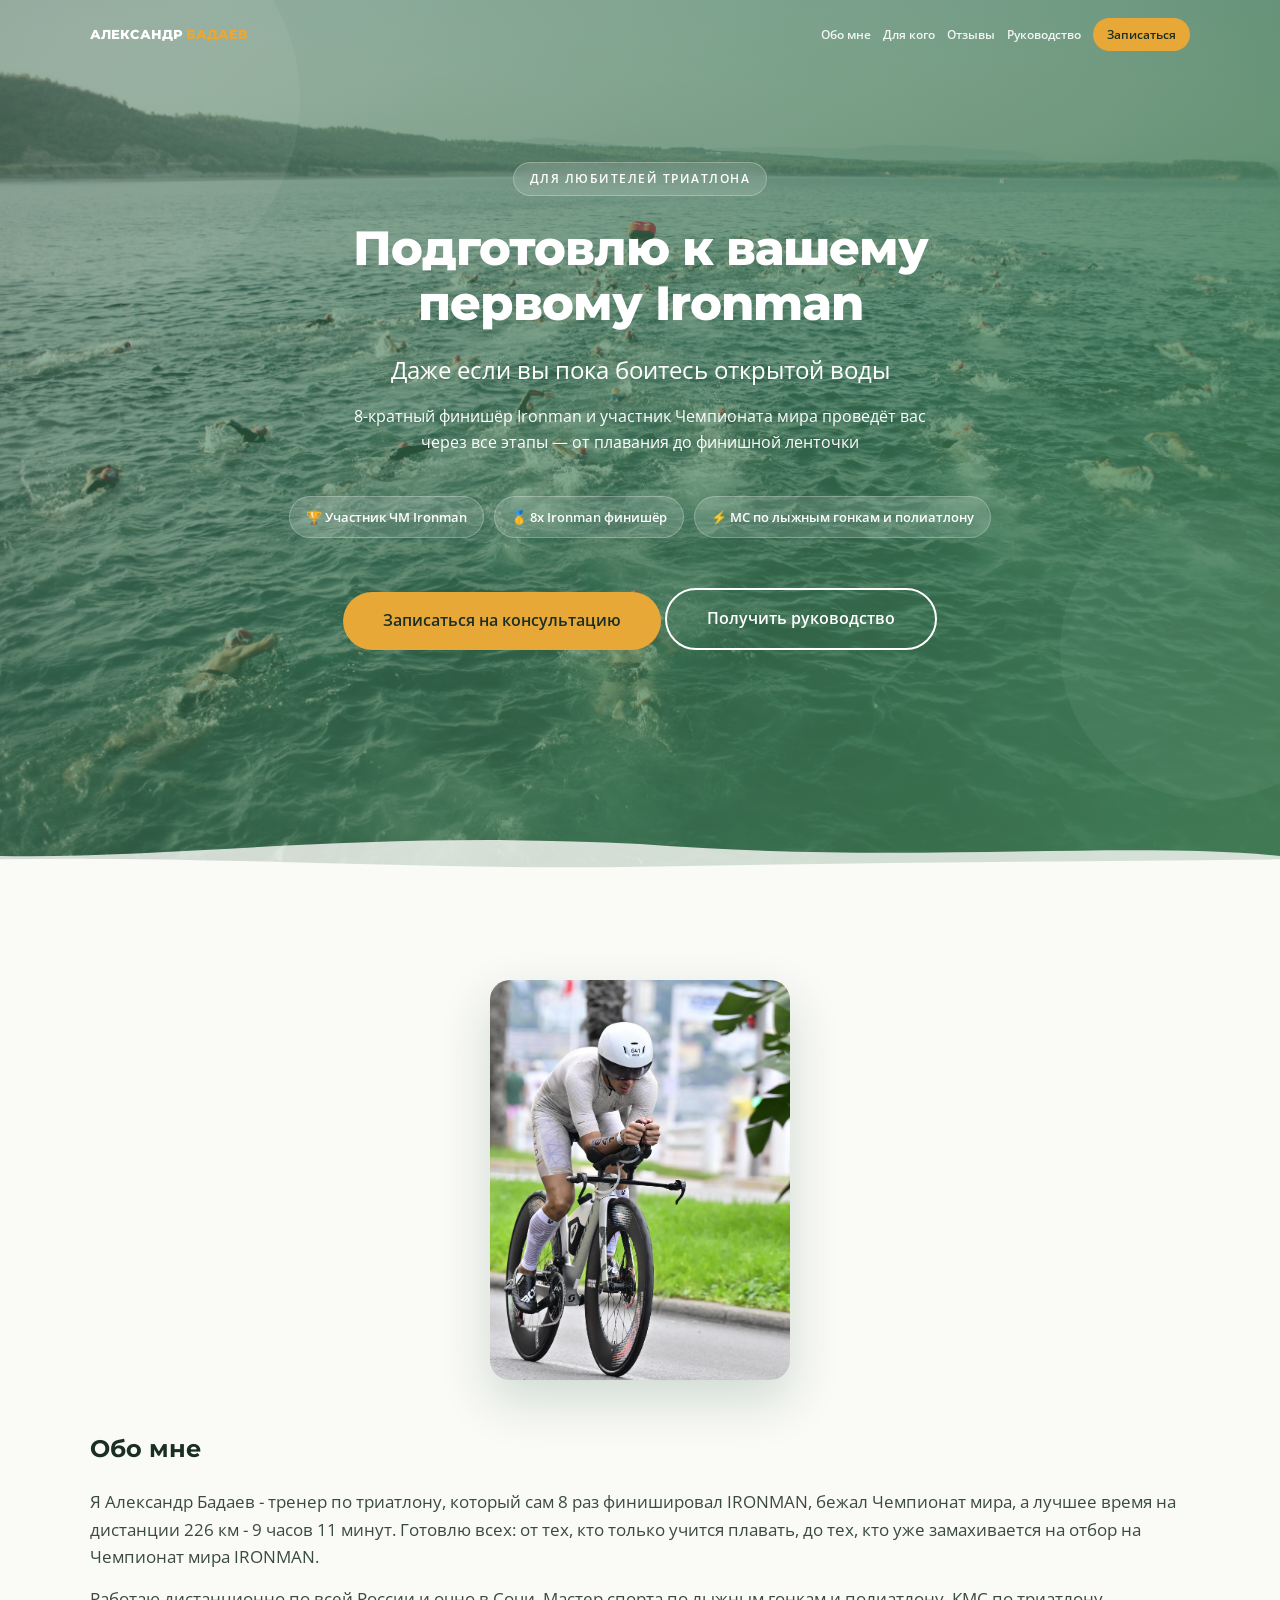
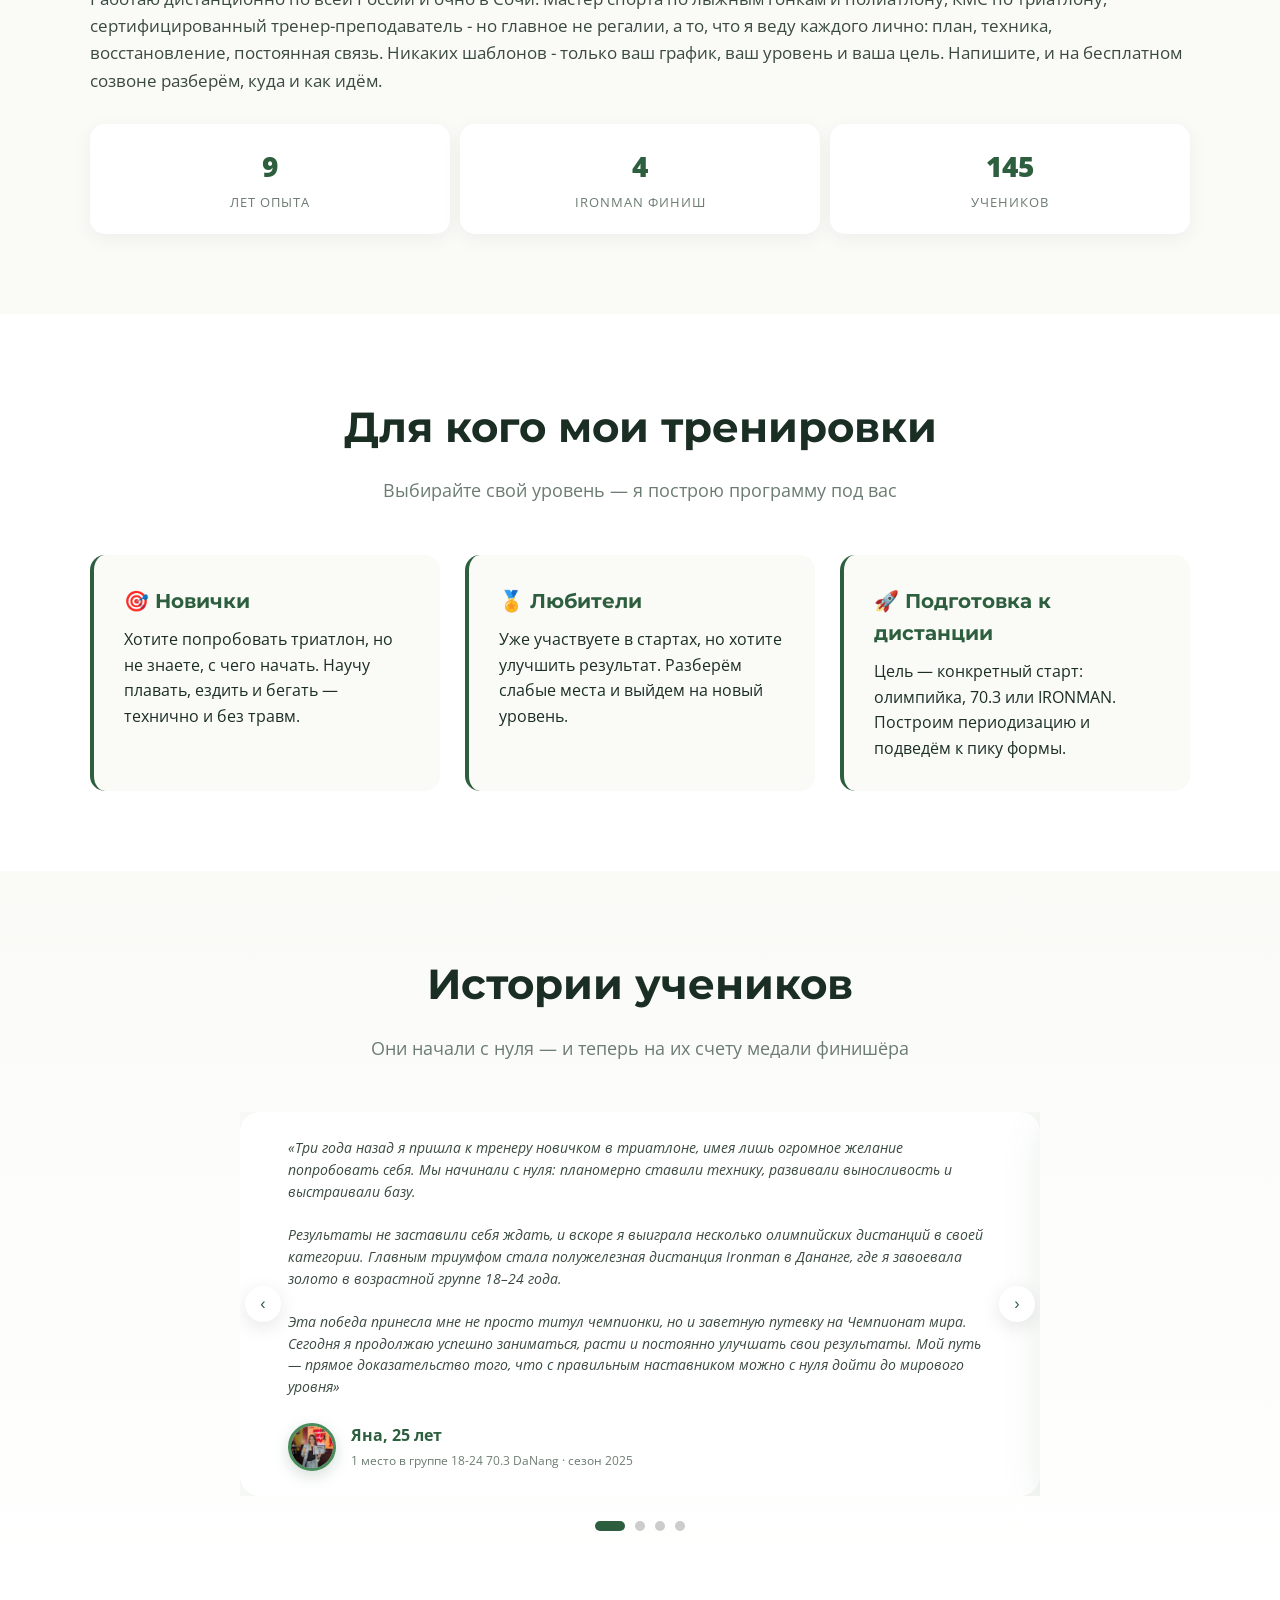
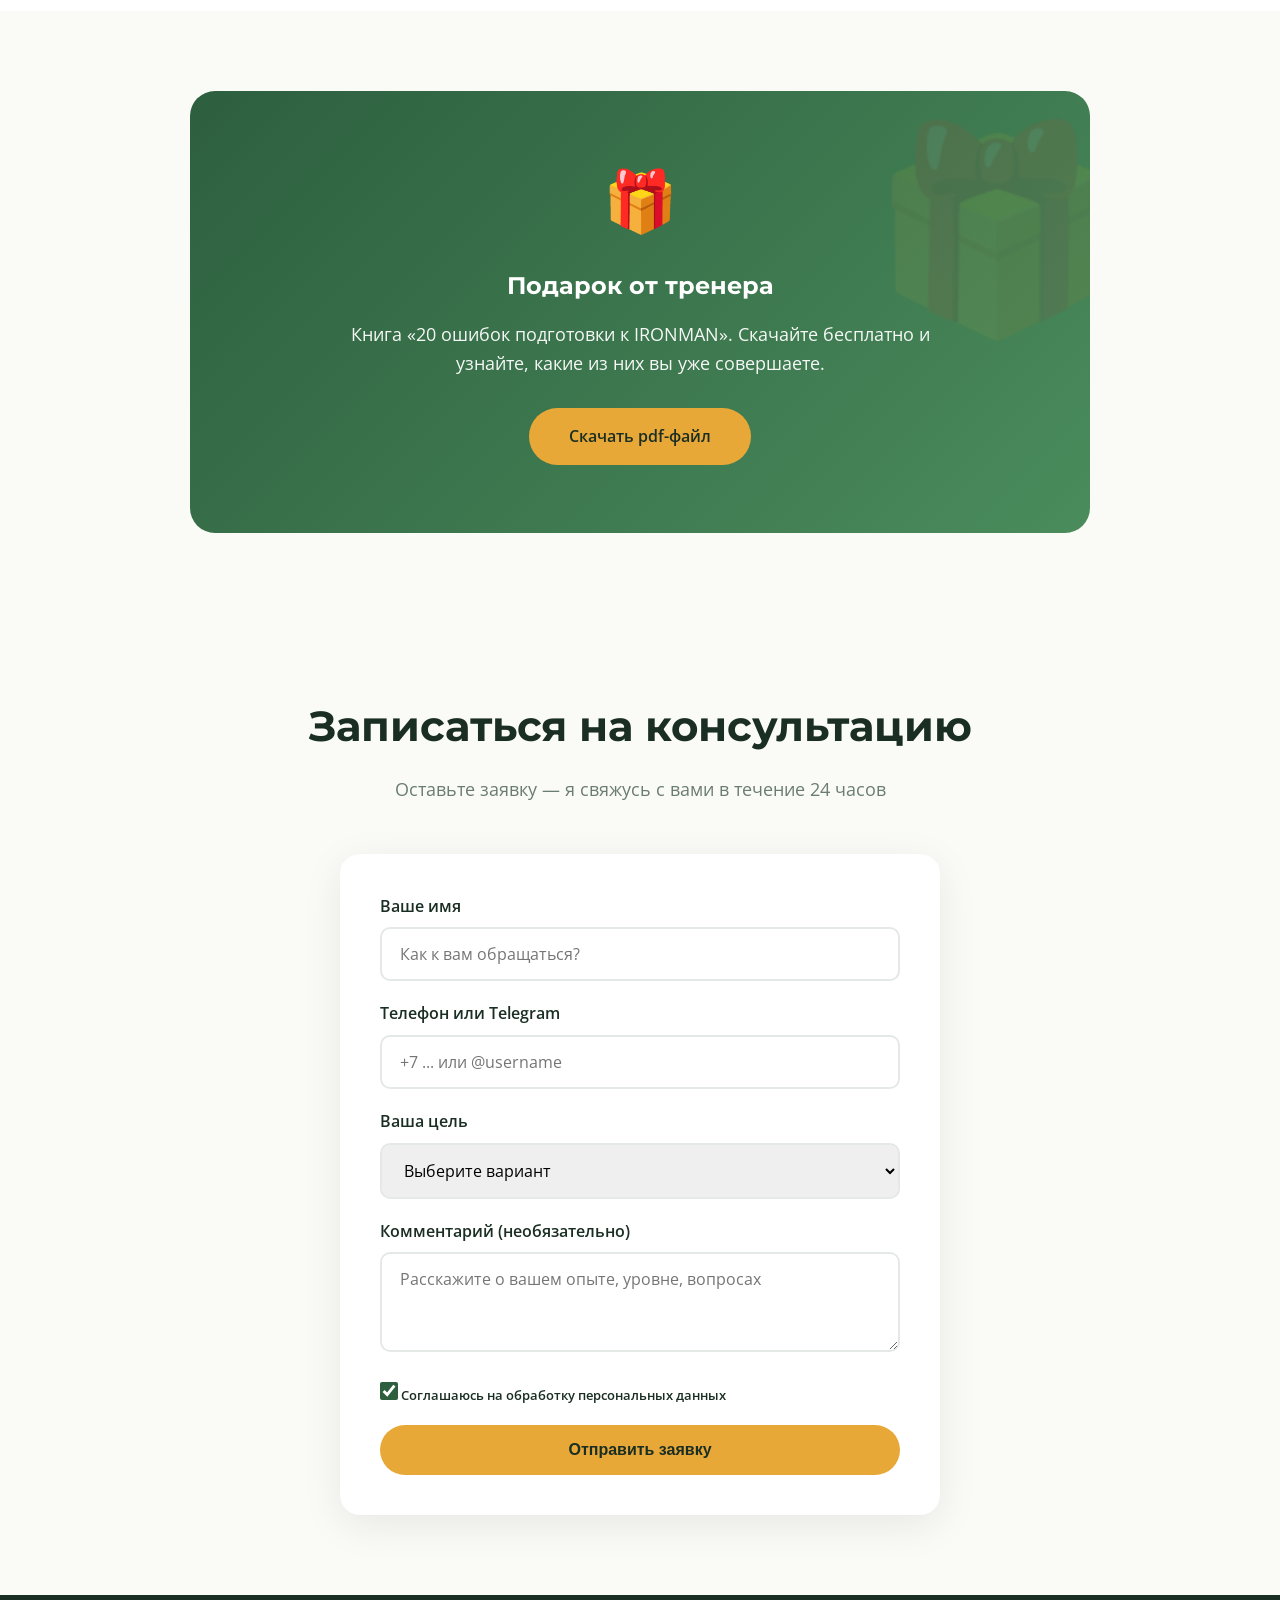
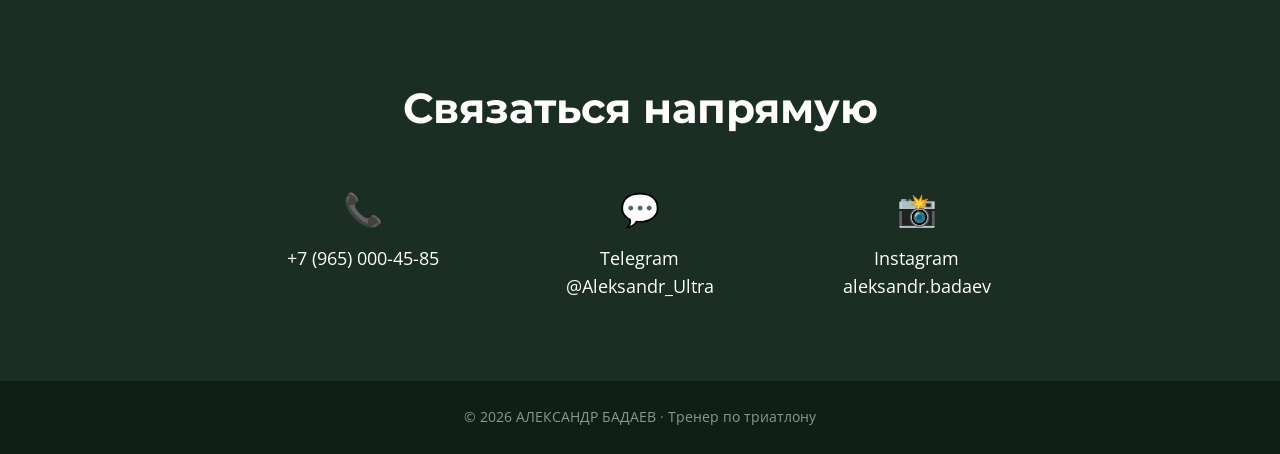
==== index.html @ 338d78ca "Update index.html" ====
<!DOCTYPE html>
<html lang="ru">
<head>
    <meta charset="UTF-8">
    <link rel="preconnect" href="https://fonts.googleapis.com">
<link rel="preconnect" href="https://fonts.gstatic.com" crossorigin>
<link href="https://fonts.googleapis.com/css2?family=Montserrat:wght@600;700;800&family=Open+Sans:wght@400;600&display=swap" rel="stylesheet">
    <meta name="viewport" content="width=device-width, initial-scale=1.0">
    <meta name="description" content="Александр Бадаев - персональный тренер по триатлону. Подготовка новичков и любителей к соревнованиям. Индивидуальные тренировочные планы, консультации. Начните путь к вашей первой гонке!">
    <title>Тренер по триатлону Александр Бадаев| Персональные тренировки и подготовка к стартам</title>
    <style>
        * { margin: 0; padding: 0; box-sizing: border-box; }

        :root {
            --green: #2d5f3f;
            --green-light: #4a8c5c;
            --accent: #e8a838;
            --bg: #fafaf7;
            --dark: #1a2e23;
            --gray: #6b7c72;
        }

        html { scroll-behavior: smooth; }

        body {
            font-family: 'Open Sans', sans-serif;
            color: var(--dark);
            line-height: 1.6;
            background: var(--bg);
            overflow-x: hidden;
        }
        h1, h2, h3 {
            font-family: 'Montserrat', sans-serif;
            font-weight: 700;
        }

        /* ===== HERO С ФОНОМ ===== */
.hero {
    min-height: 100vh;
    /* Замените 'hero-bg.jpg' на имя вашего файла */
    background: linear-gradient(135deg, rgba(45, 95, 63, 0.45) 0%, rgba(74, 140, 92, 0.85) 100%), 
                url('hero-bg.jpg');
    background-size: cover;
    background-position: center;
    background-attachment: fixed; /* Параллакс-эффект */
    color: white;
    display: flex;
    align-items: center;
    justify-content: center;
    text-align: center;
    padding: 40px 20px 120px;
    position: relative;
    overflow: hidden;
}


        /* Плавающие круги на фоне */
        .hero::before,
        .hero::after {
            content: '';
            position: absolute;
            border-radius: 50%;
            background: rgba(255,255,255,0.05);
            animation: float 20s infinite ease-in-out;
        }
        .hero::before {
            width: 400px; height: 400px;
            top: -100px; left: -100px;
        }
        .hero::after {
            width: 300px; height: 300px;
            bottom: 100px; right: -80px;
            animation-delay: -10s;
        }

        @keyframes float {
            0%, 100% { transform: translate(0, 0) scale(1); }
            50% { transform: translate(30px, -30px) scale(1.1); }
        }

        .hero-content { position: relative; z-index: 2; max-width: 800px; }
        .hero h1 {
            font-size: clamp(28px, 4vw, 48px);
            margin-bottom: 20px;
            font-weight: 800;
            letter-spacing: -1px;
            animation: slideUp 1s ease;
            line-height: 1.15;
        }
        .hero .subtitle {
            font-size: clamp(18px, 2.5vw, 24px);
            margin-bottom: 15px;
            opacity: 0.95;
            animation: slideUp 1s ease 0.2s both;
        }
        .hero .tagline {
            font-size: 16px;
            margin-bottom: 40px;
            opacity: 0.85;
            max-width: 600px;
            margin-left: auto;
            margin-right: auto;
            animation: slideUp 1s ease 0.4s both;
        }

        @keyframes slideUp {
            from { opacity: 0; transform: translateY(30px); }
            to { opacity: 1; transform: translateY(0); }
        }

        /* Бейджи достижений */
        .badges {
          display: flex;
          justify-content: center;
          flex-wrap: wrap;
          gap: 15px;
          margin-bottom: 40px;
          animation: slideUp 1s ease 0.3s both;
        }

        .badge {
          background: rgba(255, 255, 255, 0.15);
          backdrop-filter: blur(10px);
         -webkit-backdrop-filter: blur(10px);
          border: 1px solid rgba(255, 255, 255, 0.25);
          padding: 12px 22px;
          border-radius: 50px;
          font-size: 15px;
          font-weight: 600;
          color: white;
          transition: all 0.3s;
          cursor: default;
        }

        .badge:hover {
         background: rgba(255, 255, 255, 0.25);
         transform: translateY(-3px);
        }

        /* Пре-заголовок "Для любителей триатлона" */
        .hero-pretitle {
          display: inline-block;
          background: rgba(255, 255, 255, 0.15);
          backdrop-filter: blur(10px);
          border: 1px solid rgba(255, 255, 255, 0.25);
          padding: 8px 20px;
          border-radius: 50px;
          font-size: 14px;
          font-weight: 600;
          text-transform: uppercase;
          letter-spacing: 1.5px;
          margin-bottom: 25px;
          animation: slideUp 1s ease;
        }


        /* Волны внизу hero */
        .waves {
            position: absolute;
            bottom: 0;
            left: 0;
            width: 100%;
            height: 100px;
            z-index: 1;
        }
        .waves svg {
            width: 100%;
            height: 100%;
        }

        /* ===== КНОПКИ ===== */
        .btn {
            display: inline-block;
            padding: 16px 40px;
            border-radius: 50px;
            text-decoration: none;
            font-weight: 600;
            font-size: 16px;
            transition: all 0.3s;
            border: none;
            cursor: pointer;
            position: relative;
            overflow: hidden;
        }
        .btn-primary {
            background: var(--accent);
            color: var(--dark);
            animation: pulse 2s infinite;
        }
        .btn-primary:hover {
            transform: translateY(-3px);
            box-shadow: 0 10px 25px rgba(232, 168, 56, 0.4);
            animation: none;
        }
        @keyframes pulse {
            0%, 100% { box-shadow: 0 0 0 0 rgba(232, 168, 56, 0.5); }
            50% { box-shadow: 0 0 0 15px rgba(232, 168, 56, 0); }
        }
        .btn-outline {
            background: transparent;
            color: white;
            border: 2px solid white;
            margin-left: 10px;
        }
        .btn-outline:hover {
            background: white;
            color: var(--green);
            transform: translateY(-3px);
        }

        /* ===== СЕКЦИИ ===== */
        section { padding: 80px 20px; }
        .container { max-width: 1100px; margin: 0 auto; }
        .section-title {
            font-size: clamp(28px, 4vw, 42px);
            text-align: center;
            margin-bottom: 15px;
            color: var(--dark);
            font-weight: 700;
        }
        .section-subtitle {
            text-align: center;
            color: var(--gray);
            margin-bottom: 50px;
            font-size: 18px;
        }

        /* ===== О ТРЕНЕРЕ ===== */
        .about {
            display: grid;
            grid-template-columns: 1fr 1.5fr;
            gap: 50px;
            align-items: center;
        }
        .about-photo {
            width: 100%;
            aspect-ratio: 3/4;
            background: linear-gradient(135deg, var(--green-light), var(--green));
            border-radius: 20px;
            box-shadow: 0 20px 50px rgba(45, 95, 63, 0.2);
            background-size: cover;
            background-position: center;
            transition: transform 0.5s;
        }
        .about-photo:hover { transform: scale(1.02) rotate(-1deg); }
        .about h2 { text-align: left; margin-bottom: 20px; }
        .about p { margin-bottom: 15px; font-size: 17px; color: #3a4a40; }
        .achievements {
            display: grid;
            grid-template-columns: repeat(3, 1fr);
            gap: 20px;
            margin-top: 30px;
        }
        .achievement {
            text-align: center;
            padding: 20px 10px;
            background: white;
            border-radius: 15px;
            box-shadow: 0 5px 20px rgba(0,0,0,0.05);
            transition: transform 0.3s;
        }
        .achievement:hover { transform: translateY(-5px); }
        .achievement .num {
            font-size: 36px;
            font-weight: 800;
            color: var(--green);
            display: block;
        }
        .achievement .label {
            font-size: 13px;
            color: var(--gray);
            text-transform: uppercase;
            letter-spacing: 1px;
        }

        /* ===== ДЛЯ КОГО ===== */
        .for-whom { background: white; }
        .targets {
            display: grid;
            grid-template-columns: repeat(auto-fit, minmax(250px, 1fr));
            gap: 25px;
        }
        .target-card {
            padding: 30px;
            border-radius: 15px;
            background: var(--bg);
            border-left: 4px solid var(--green);
            transition: all 0.4s;
            cursor: pointer;
        }
        .target-card:hover {
            transform: translateY(-8px) scale(1.02);
            box-shadow: 0 15px 40px rgba(45, 95, 63, 0.15);
            border-left-color: var(--accent);
        }
        .target-card h3 {
            color: var(--green);
            margin-bottom: 10px;
            font-size: 20px;
            transition: color 0.3s;
        }
        .target-card:hover h3 { color: var(--accent); }

        /* ===== СЛАЙДЕР ===== */
        .reviews { background: linear-gradient(180deg, var(--bg) 0%, white 100%); }
        .slider {
            position: relative;
            max-width: 800px;
            margin: 0 auto;
            overflow: hidden;
        }
        .slider-track {
            display: flex;
            transition: transform 0.6s cubic-bezier(0.4, 0, 0.2, 1);
        }
        .review-card {
            min-width: 100%;
            padding: 40px 80px;
            background: white;
            border-radius: 20px;
            box-shadow: 0 10px 40px rgba(45, 95, 63, 0.1);
            text-align: center;
        }
        .review-author {
            display: flex;
            align-items: center;
            gap: 15px;
            margin-top: 25px;
            text-align: left;
        }

        .review-photo {
            width: 60px;
            height: 60px;
            border-radius: 50%;
            object-fit: cover;
            object-position: center;
            border: 3px solid var(--green-light);
            box-shadow: 0 5px 15px rgba(45, 95, 63, 0.2);
            flex-shrink: 0;
            display: block;
        }

        .review-info .author {
            font-weight: 700;
            color: var(--green);
            font-size: 18px;
            margin-bottom: 3px;
        }

        .review-info .distance {
            color: var(--gray);
            font-size: 14px;
            margin: 0;
        }

        .review-card .quote {
            font-size: 16px;
            font-style: italic;
            color: #3a4a40;
            margin-bottom: 25px;
            line-height: 1.6;
            text-align: left;
        }
        .slider-btn {
            position: absolute;
            top: 50%;
            transform: translateY(-50%);
            background: white;
            border: none;
            width: 50px; height: 50px;
            border-radius: 50%;
            cursor: pointer;
            font-size: 20px;
            color: var(--green);
            box-shadow: 0 5px 20px rgba(0,0,0,0.1);
            transition: all 0.3s;
            z-index: 10;
        }
        .slider-btn:hover {
            background: var(--green);
            color: white;
            transform: translateY(-50%) scale(1.1);
        }
        .slider-btn.prev { left: 20px; }
        .slider-btn.next { right: 20px; }
        .slider-dots {
            display: flex;
            justify-content: center;
            gap: 10px;
            margin-top: 25px;
        }
        .dot {
            width: 10px; height: 10px;
            border-radius: 50%;
            background: #ccc;
            cursor: pointer;
            transition: all 0.3s;
        }
        .dot.active { background: var(--green); width: 30px; border-radius: 5px; }

        /* ===== ЛИД-МАГНИТ ===== */
        .lead-magnet {
            background: linear-gradient(135deg, var(--green) 0%, var(--green-light) 100%);
            color: white;
            text-align: center;
            border-radius: 25px;
            max-width: 900px;
            margin: 0 auto;
            padding: 60px 30px;
            position: relative;
            overflow: hidden;
        }
        .lead-magnet::before {
            content: '🎁';
            position: absolute;
            font-size: 200px;
            opacity: 0.08;
            top: -30px;
            right: -30px;
            animation: spin 20s linear infinite;
        }
        @keyframes spin {
            from { transform: rotate(0deg); }
            to { transform: rotate(360deg); }
        }
        .lead-magnet h2 { color: white; margin-bottom: 15px; position: relative; }
        .lead-magnet p {
            font-size: 18px;
            margin-bottom: 30px;
            opacity: 0.95;
            max-width: 600px;
            margin-left: auto;
            margin-right: auto;
            position: relative;
        }
        .lead-magnet .gift-icon {
            font-size: 60px;
            margin-bottom: 20px;
            display: inline-block;
            animation: wiggle 2s infinite;
            position: relative;
        }
        @keyframes wiggle {
            0%, 100% { transform: rotate(0); }
            25% { transform: rotate(-10deg); }
            75% { transform: rotate(10deg); }
        }

        /* ===== ФОРМА ===== */
        .contact-form {
            max-width: 600px;
            margin: 0 auto;
            background: white;
            padding: 40px;
            border-radius: 20px;
            box-shadow: 0 10px 40px rgba(0,0,0,0.08);
        }
        .form-group { margin-bottom: 20px; }
        .form-group label {
            display: block;
            margin-bottom: 8px;
            font-weight: 600;
            color: var(--dark);
        }
        .form-group input,
        .form-group textarea,
        .form-group select {
            width: 100%;
            padding: 14px 18px;
            border: 2px solid #e5e9e6;
            border-radius: 10px;
            font-size: 16px;
            font-family: inherit;
            transition: all 0.3s;
        }
        .form-group input:focus,
        .form-group textarea:focus,
        .form-group select:focus {
            outline: none;
            border-color: var(--green);
            box-shadow: 0 0 0 4px rgba(45, 95, 63, 0.1);
        }
        .form-group textarea { resize: vertical; min-height: 100px; }
        .contact-form .btn { width: 100%; }
        .consent {
        display: flex;
        align-items: flex-start;
        gap: 10px;
        font-size: 13px;
        color: var(--gray);
        cursor: pointer;
        line-height: 1.5;
        font-weight: 400;
        }
        .consent input {
        width: 18px;
        height: 18px;
        margin-top: 2px;
        accent-color: var(--green);
        cursor: pointer;
        flex-shrink: 0;
        }
        .form-success {
        text-align: center;
        padding: 40px 20px;
        font-size: 18px;
        font-weight: 600;
        color: var(--green);
        line-height: 1.6;
        }


        /* ===== КОНТАКТЫ ===== */
        .contacts-section { background: var(--dark); color: white; text-align: center; }
        .contacts-section h2 { color: white; }
        .contacts-grid {
            display: grid;
            grid-template-columns: repeat(auto-fit, minmax(200px, 1fr));
            gap: 30px;
            max-width: 800px;
            margin: 40px auto 0;
        }
        .contact-item a {
            color: white;
            text-decoration: none;
            font-size: 18px;
            transition: all 0.3s;
            display: inline-block;
        }
        .contact-item a:hover {
            color: var(--accent);
            transform: translateY(-3px);
        }
        .contact-item .icon {
            font-size: 32px;
            margin-bottom: 10px;
            display: block;
        }

        footer {
            background: #0f1f17;
            color: #8a9a90;
            text-align: center;
            padding: 25px;
            font-size: 14px;
        }

        /* ===== АНИМАЦИИ ПРИ СКРОЛЛЕ ===== */
        .fade-in {
            opacity: 0;
            transform: translateY(40px);
            transition: all 0.9s cubic-bezier(0.4, 0, 0.2, 1);
        }
        .fade-in.visible {
            opacity: 1;
            transform: translateY(0);
        }
        .fade-in-left {
            opacity: 0;
            transform: translateX(-40px);
            transition: all 0.9s cubic-bezier(0.4, 0, 0.2, 1);
        }
        .fade-in-left.visible { opacity: 1; transform: translateX(0); }
        .fade-in-right {
            opacity: 0;
            transform: translateX(40px);
            transition: all 0.9s cubic-bezier(0.4, 0, 0.2, 1);
        }
        .fade-in-right.visible { opacity: 1; transform: translateX(0); }

/* ===== ШАПКА ===== */

html { scroll-padding-top: 90px; }
.header {
    position: fixed;
    top: 0; left: 0; right: 0;
    z-index: 100;
    padding: 18px 20px;
    transition: all 0.3s;
}
.header.scrolled {
    background: rgba(26, 46, 35, 0.95);
    backdrop-filter: blur(10px);
    -webkit-backdrop-filter: blur(10px);
    padding: 12px 20px;
    box-shadow: 0 5px 20px rgba(0,0,0,0.15);
}
.header-container {
    max-width: 1100px;
    margin: 0 auto;
    display: flex;
    align-items: center;
    justify-content: space-between;
}
.logo {
    font-family: 'Montserrat', sans-serif;
    font-weight: 800;
    font-size: 18px;
    color: white;
    text-decoration: none;
}
.logo span { color: var(--accent); }
.nav { display: flex; gap: 28px; align-items: center; }
.nav a {
    color: white;
    text-decoration: none;
    font-size: 15px;
    font-weight: 600;
    opacity: 0.9;
    transition: all 0.3s;
}
.nav a:hover { opacity: 1; color: var(--accent); }
.nav a.nav-cta {
    background: var(--accent);
    color: var(--dark);
    padding: 10px 22px;
    border-radius: 50px;
    opacity: 1;
}
.nav a.nav-cta:hover {
    color: var(--dark);
    transform: translateY(-2px);
    box-shadow: 0 8px 20px rgba(232,168,56,0.4);
}
        /* ===== АДАПТИВ ===== */
     
        @media (max-width: 768px) { 
            select {
                -webkit-appearance: none !important;
                appearance: none !important;
                border-radius: 10px;
                pading: 15px;
                font-size: 16px;
                border: 1px solid #d1d5db;
                background: white;
                width: 100%;
            }
            }
        .badges { gap: 10px; }
        .badge { font-size: 13px; padding: 10px 16px; }
        .hero-pretitle { font-size: 12px; padding: 6px 16px; }
        .about { grid-template-columns: 1fr; }
        .about-photo { max-width: 300px; margin: 0 auto; }
        .achievements { grid-template-columns: repeat(3, 1fr); gap: 10px; }
        .achievement .num { font-size: 28px; }
        .btn-outline { margin-left: 0; margin-top: 10px; }

        /* ===== ОТЗЫВЫ НА МОБИЛЬНЫХ ===== */
        .review-card { padding: 25px 48px; }          /* отступы по бокам, чтобы текст не залезал под кнопки */
        .review-card .quote { font-size: 14px; line-height: 1.55; }  /* текст поменьше */
        .review-photo { width: 48px; height: 48px; }
        .review-info .author { font-size: 16px; }
        .review-info .distance { font-size: 12px; }
        .slider-btn { width: 36px; height: 36px; font-size: 16px; }  /* кнопки поменьше */
        .slider-btn.prev { left: 5px; }
        .slider-btn.next { right: 5px; }
        }

    .    /* Шапка в одну строку */
    .header { padding: 14px 16px; }
    .header-container {
        flex-direction: row;
        align-items: center;
        justify-content: space-between;
        gap: 12px;
    }
    .logo {
        font-size: 13px;
        white-space: nowrap;
        flex-shrink: 0;
    }
    .nav {
        flex: 1;
        min-width: 0;
        gap: 12px;
        overflow-x: auto;
        scrollbar-width: none;
        -webkit-overflow-scrolling: touch;
    }
    .nav::-webkit-scrollbar { display: none; }
    .nav a { font-size: 12px; white-space: nowrap; }
    .nav a:first-child { margin-left: auto; }
    .nav a.nav-cta { padding: 7px 14px; font-size: 12px; }
    html { scroll-padding-top: 80px; }


    </style>
   </head>
<body>

<header class="header" id="header">
    <div class="header-container">
        <a href="#" class="logo">АЛЕКСАНДР <span>БАДАЕВ</span></a>
        <nav class="nav" id="nav">
            <a href="#about">Обо мне</a>
            <a href="#for-whom">Для кого</a>
            <a href="#reviews">Отзывы</a>
            <a href="#gift">Руководство</a>
            <a href="#form" class="nav-cta">Записаться</a>
        </nav>
    </div>
</header>
    <!-- HERO -->
    <section class="hero">
     <div class="hero-content">
          <p class="hero-pretitle">Для любителей триатлона</p>
          <h1>Подготовлю к вашему <br> первому Ironman</h1>
          <p class="subtitle">Даже если вы пока боитесь открытой воды</p>
          <p class="tagline">8-кратный финишёр Ironman и участник Чемпионата мира проведёт вас через все этапы — от плавания до финишной ленточки</p>
    
         <div class="badges">
         <div class="badge">🏆 Участник ЧМ Ironman</div>
         <div class="badge">🥇 8x Ironman финишёр</div>
         <div class="badge">⚡ МС по лыжным гонкам и полиатлону</div>
         </div>
    
         <div>
         <a href="#form" class="btn btn-primary">Записаться на консультацию</a>
         <a href="#gift" class="btn btn-outline">Получить руководство
        </a>
         </div>
     </div>

        <!-- Волны -->
        <div class="waves">
            <svg viewBox="0 0 1200 120" preserveAspectRatio="none">
                <path d="M0,60 C150,100 350,0 600,60 C850,120 1050,20 1200,60 L1200,120 L0,120 Z" fill="#fafaf7" opacity="0.8">
                    <animate attributeName="d" dur="10s" repeatCount="indefinite"
                        values="M0,60 C150,100 350,0 600,60 C850,120 1050,20 1200,60 L1200,120 L0,120 Z;
                                M0,80 C150,20 350,100 600,40 C850,0 1050,100 1200,80 L1200,120 L0,120 Z;
                                M0,60 C150,100 350,0 600,60 C850,120 1050,20 1200,60 L1200,120 L0,120 Z"/>
                </path>
                <path d="M0,80 C200,40 400,120 600,80 C800,40 1000,100 1200,80 L1200,120 L0,120 Z" fill="#fafaf7">
                    <animate attributeName="d" dur="8s" repeatCount="indefinite"
                        values="M0,80 C200,40 400,120 600,80 C800,40 1000,100 1200,80 L1200,120 L0,120 Z;
                                M0,60 C200,100 400,40 600,80 C800,120 1000,40 1200,60 L1200,120 L0,120 Z;
                                M0,80 C200,40 400,120 600,80 C800,40 1000,100 1200,80 L1200,120 L0,120 Z"/>
                </path>
            </svg>
        </div>
    </section>

    <!-- О ТРЕНЕРЕ -->
    <section id="about">
        <div class="container">
            <div class="about">
                <div class="about-photo fade-in-left" style="background-image: url('photo.jpg');"></div>
                <div class="fade-in-right">
                    <h2>Обо мне</h2>
                    <p>Я Александр Бадаев - тренер по триатлону, который сам 8 раз финишировал IRONMAN, бежал Чемпионат мира, а лучшее время на дистанции 226 км - 9 часов 11 минут. Готовлю всех: от тех, кто только учится плавать, до тех, кто уже замахивается на отбор на Чемпионат мира IRONMAN.</p>
                    <p>Работаю дистанционно по всей России и очно в Сочи. Мастер спорта по лыжным гонкам и полиатлону, КМС по триатлону, сертифицированный тренер-преподаватель - но главное не регалии, а то, что я веду каждого лично: план, техника, восстановление, постоянная связь. Никаких шаблонов - только ваш график, ваш уровень и ваша цель. Напишите, и на бесплатном созвоне разберём, куда и как идём.</p>
                    
                    <div class="achievements">
                        <div class="achievement">
                            <span class="num" data-target="16">0</span>
                            <span class="label">лет опыта</span>
                        </div>
                        <div class="achievement">
                            <span class="num" data-target="8">0</span>
                            <span class="label">IRONMAN финиш</span>
                        </div>
                        <div class="achievement">
                            <span class="num" data-target="250">0</span>
                            <span class="label">учеников</span>
                        </div>
                    </div>
                </div>
            </div>
        </div>
    </section>

    <!-- ДЛЯ КОГО -->
    <section class="for-whom" id="for-whom">
        <div class="container">
            <h2 class="section-title fade-in">Для кого мои тренировки</h2>
            <p class="section-subtitle fade-in">Выбирайте свой уровень — я построю программу под вас</p>
            <div class="targets">
                <div class="target-card fade-in">
                    <h3>🎯 Новички</h3>
                    <p>Хотите попробовать триатлон, но не знаете, с чего начать. Научу плавать, ездить и бегать — технично и без травм.</p>
                </div>
                <div class="target-card fade-in">
                    <h3>🏅 Любители</h3>
                    <p>Уже участвуете в стартах, но хотите улучшить результат. Разберём слабые места и выйдем на новый уровень.</p>
                </div>
                <div class="target-card fade-in">
                    <h3>🚀 Подготовка к дистанции</h3>
                    <p>Цель — конкретный старт: олимпийка, 70.3 или IRONMAN. Построим периодизацию и подведём к пику формы.</p>
                </div>
            </div>
        </div>
    </section>

    <!-- ОТЗЫВЫ -->
    <section class="reviews" id="reviews">
        <div class="container">
            <h2 class="section-title fade-in">Истории учеников</h2>
            <p class="section-subtitle fade-in">Они начали с нуля — и теперь на их счету медали финишёра</p>
            
            <div class="slider fade-in">
                <div class="slider-track" id="sliderTrack">
                    <div class="review-card">
                      <p class="quote">«Три года назад я пришла к тренеру новичком в триатлоне, имея лишь огромное желание попробовать себя. Мы начинали с нуля: планомерно ставили технику, развивали выносливость и выстраивали базу. <br><br>Результаты не заставили себя ждать, и вскоре я выиграла несколько олимпийских дистанций в своей категории. Главным триумфом стала полужелезная дистанция Ironman в Дананге, где я завоевала золото в возрастной группе 18–24 года. <br><br>Эта победа принесла мне не просто титул чемпионки, но и заветную путевку на Чемпионат мира. Сегодня я продолжаю успешно заниматься, расти и постоянно улучшать свои результаты. Мой путь — прямое доказательство того, что с правильным наставником можно с нуля дойти до мирового уровня»</p>
                      <div class="review-author">
                        <img src="review1.jpg" alt="Яна" class="review-photo">
                        <div class="review-info">
                          <p class="author">Яна, 25 лет</p>
                          <p class="distance">1 место в группе 18-24 70.3 DaNang · сезон 2025</p>
                        </div>
                      </div>
                    </div>

                    <div class="review-card">
                      <p class="quote">«Тренерскому делу можно научиться, но быть хорошим тренером - это талант. И у Саши он есть! Спасибо ему за Большие результаты, достигнутые мной, они, без сомнения - огромная его заслуга. 
                      Спасибо и за ценности, которые прививает своим воспитанникам и учит их чтить.
                      <br><br>Спасибо Саше и за человеческие качества - честность, доброту, отзывчивость, порядочность, проницательность и способность принимать дальновидные решения. Я очень надеюсь, что и в дальнейшем он не оставите нас без своей поддержки 💪 🥇 🏊 🚴 🏃🥇»</p>
                      <div class="review-author">
                        <img src="review2.jpg" alt="Антон" class="review-photo">
                        <div class="review-info">
                          <p class="author">Антон, 37 лет</p>
                          <p class="distance">3 место 28км плавание · сезон 2022</p>
                        </div>
                      </div>
                    </div>

                   <div class="review-card">
                      <p class="quote">«Я пришел к Александру в апреле 2021 года, до триатлона довольно много бегал и катался на велосипеде, но очень боялся и не любил плавать из-за страха открытой воды. Мой предыдущий результат на дистанции 113 в Выборге едва вышел из 6 часов, поэтому целью на IronMan в Санкт-Петербурге мы поставили 5:30. Благодаря индивидуальным занятиям в начале пути мы быстро настроились на совместную работу. <br><br>В итоге я финишировал со временем 5:09 и остался очень доволен результатом. Триатлон прекрасен своим разнообразием и заставляет жестко планировать распорядок дня, что полезно для продуктивной жизни. Я рекомендую Александра как тренера тем, кто хочет понять и полюбить циклические виды спорта. С ним вы выйдете на старт сильными и уверенными, что эта дистанция вам по плечу.»</p>
                      <div class="review-author">
                        <img src="review3.jpg" alt="Андрей" class="review-photo">
                        <div class="review-info">
                          <p class="author">Андрей, 38 лет</p>
                          <p class="distance">Финишёр 70.3 · сезон 2021</p>
                        </div>
                      </div>
                    </div>

                    <div class="review-card">
                      <p class="quote">«Александр — великолепный тренер.Моя задача была подготовиться за 9 месяцев к моей первой половинке железной дистанции в Сочи. При этом — основное требование было, к тому чтобы безопасно пройти дистанцию, так как ранее была травма в процессе самостоятельной подготовки.Александр, внимательно подходил к подготовке планов, а личные встречи помогали понять на какие нюансы надо обращать внимание. <br><br>Планы — не универсальные, а берут во внимание особенности жизни спортсмена.Александр, также помог подобрать оптимальную экипировку для старта, всегда был на связи и полно и внимательно отвечал на вопросы.Дистанция взята.<br><br>Могу смело рекомендовать работать с Александром!»</p>
                      <div class="review-author">
                        <img src="review4.jpg" alt="Алексей" class="review-photo">
                        <div class="review-info">
                          <p class="author">Артем, 38 лет</p>
                          <p class="distance">Финишёр 70.3 · сезон 2021</p>
                        </div>
                      </div>
                    </div>
                </div>
                <button class="slider-btn prev" onclick="moveSlide(-1)">‹</button>
                <button class="slider-btn next" onclick="moveSlide(1)">›</button>
            </div>
            <div class="slider-dots" id="sliderDots"></div>
        </div>
    </section>

    <!-- ЛИД-МАГНИТ -->
    <section id="gift">
        <div class="container">
            <div class="lead-magnet fade-in">
                <div class="gift-icon">🎁</div>
                <h2>Подарок от тренера</h2>
                <p>Книга «20 ошибок подготовки к IRONMAN». Скачайте бесплатно и узнайте, какие из них вы уже совершаете.</p>
                <a href="20_oshibok_podgotovki_k_Ironman.pdf" download class="btn btn-primary">Скачать pdf-файл</a>
            </div>
        </div>
    </section>

    <!-- ФОРМА -->
    <section id="form">
        <div class="container">
            <h2 class="section-title fade-in">Записаться на консультацию</h2>
            <p class="section-subtitle fade-in">Оставьте заявку — я свяжусь с вами в течение 24 часов</p>
            
            <form class="contact-form fade-in" action="https://formspree.io/f/mvkpggjy" method="POST">
                <div class="form-group">
                    <label for="name">Ваше имя</label>
                    <input type="text" id="name" name="name" required placeholder="Как к вам обращаться?">
                </div>
                <div class="form-group">
                    <label for="phone">Телефон или Telegram</label>
                    <input type="text" id="phone" name="phone" required placeholder="+7 ... или @username">
                </div>
                <div class="form-group">
                    <label for="goal">Ваша цель</label>
                    <select id="goal" name="goal" required>
                        <option value="">Выберите вариант</option>
                        <option>Хочу попробовать триатлон</option>
                        <option>Готовлюсь к первой олимпийке</option>
                        <option>Готовлюсь к 70.3 (половинке)</option>
                        <option>Готовлюсь к IRONMAN</option>
                        <option>Улучшить текущий результат</option>
                    </select>
                </div>
                <div class="form-group">
                    <label for="message">Комментарий (необязательно)</label>
                    <textarea id="message" name="message" placeholder="Расскажите о вашем опыте, уровне, вопросах"></textarea>
                </div>
                                <div class="form-group">
                    <label class="consent">
                        <input type="checkbox" required checked>
                        <span>Соглашаюсь на обработку персональных данных</span>
                    </label>
                </div>
                <button type="submit" class="btn btn-primary">Отправить заявку</button>
            </form>
        </div>
    </section>

    <!-- КОНТАКТЫ -->
    <section class="contacts-section">
        <div class="container">
            <h2 class="section-title fade-in">Связаться напрямую</h2>
            <div class="contacts-grid">
                <div class="contact-item fade-in">
                    <span class="icon">📞</span>
                    <a href="tel:+79999999999">+7 (965) 000-45-85</a>
                </div>
                <div class="contact-item fade-in">
                    <span class="icon">💬</span>
                    <a href="https://t.me/username" target="_blank">Telegram <br> @Aleksandr_Ultra</a>
                </div>
                <div class="contact-item fade-in">
                    <span class="icon">📸</span>
                    <a href="https://instagram.com/username" target="_blank">Instagram <br> aleksandr.badaev </a>
                </div>
            </div>
        </div>
    </section>

    <footer>
        © 2026 АЛЕКСАНДР БАДАЕВ · Тренер по триатлону
    </footer>

    <script>
        // ===== СЛАЙДЕР =====
        const track = document.getElementById('sliderTrack');
        const slides = track.children;
        const totalSlides = slides.length;
        let currentSlide = 0;
        const dotsContainer = document.getElementById('sliderDots');

        for (let i = 0; i < totalSlides; i++) {
            const dot = document.createElement('div');
            dot.classList.add('dot');
            if (i === 0) dot.classList.add('active');
            dot.addEventListener('click', () => goToSlide(i));
            dotsContainer.appendChild(dot);
        }

        function updateSlider() {
            track.style.transform = `translateX(-${currentSlide * 100}%)`;
            document.querySelectorAll('.dot').forEach((d, i) => {
                d.classList.toggle('active', i === currentSlide);
            });
        }

        function moveSlide(dir) {
            currentSlide = (currentSlide + dir + totalSlides) % totalSlides;
            updateSlider();
        }

        function goToSlide(idx) {
            currentSlide = idx;
            updateSlider();
        }


        // ===== АНИМАЦИЯ ПРИ СКРОЛЛЕ =====
        const observer = new IntersectionObserver((entries) => {
            entries.forEach(entry => {
                if (entry.isIntersecting) entry.target.classList.add('visible');
            });
        }, { threshold: 0.15 });

        document.querySelectorAll('.fade-in, .fade-in-left, .fade-in-right').forEach(el => observer.observe(el));

        // ===== АНИМИРОВАННЫЕ СЧЁТЧИКИ =====
        const counters = document.querySelectorAll('.achievement .num');
        const counterObserver = new IntersectionObserver((entries) => {
            entries.forEach(entry => {
                if (entry.isIntersecting) {
                    const el = entry.target;
                    const target = +el.getAttribute('data-target');
                    let current = 0;
                    const step = target / 50;
                    const timer = setInterval(() => {
                        current += step;
                        if (current >= target) {
                            el.textContent = target + (target >= 100 ? '+' : '');
                            clearInterval(timer);
                        } else {
                            el.textContent = Math.floor(current);
                        }
                    }, 30);
                    counterObserver.unobserve(el);
                }
            });
        }, { threshold: 0.5 });

        counters.forEach(c => counterObserver.observe(c));
        // ===== ШАПКА =====
const header = document.getElementById('header');
window.addEventListener('scroll', () => {
    header.classList.toggle('scrolled', window.scrollY > 50);
});
// ===== ФОРМА: отправка без перезагрузки =====
const form = document.querySelector('.contact-form');
form.addEventListener('submit', async (e) => {
    e.preventDefault();
    const btn = form.querySelector('button[type="submit"]');
    const original = btn.textContent;
    btn.textContent = 'Отправляю...';
    btn.disabled = true;
    try {
        const res = await fetch(form.action, {
            method: 'POST',
            body: new FormData(form),
            headers: { 'Accept': 'application/json' }
        });
        if (res.ok) {
            form.innerHTML = '<div class="form-success">✅ Заявка отправлена!<br>Свяжусь с вами в течение 24 часов.</div>';
        } else {
            btn.textContent = original;
            btn.disabled = false;
            alert('Не удалось отправить. Попробуйте ещё раз.');
        }
    } catch {
        btn.textContent = original;
        btn.disabled = false;
        alert('Проверьте подключение к интернету и попробуйте ещё раз.');
    }
});
    </script>
<!-- Yandex.Metrika counter -->
<script type="text/javascript">
    (function(m,e,t,r,i,k,a){
        m[i]=m[i]||function(){(m[i].a=m[i].a||[]).push(arguments)};
        m[i].l=1*new Date();
        for (var j = 0; j < document.scripts.length; j++) {if (document.scripts[j].src === r) { return; }}
        k=e.createElement(t),a=e.getElementsByTagName(t)[0],k.async=1,k.src=r,a.parentNode.insertBefore(k,a)
    })(window, document,'script','https://mc.yandex.ru/metrika/tag.js?id=111830556', 'ym');

    ym(111830556, 'init', {ssr:true, webvisor:true, clickmap:true, ecommerce:"dataLayer", referrer: document.referrer, url: location.href, accurateTrackBounce:true, trackLinks:true});
</script>
<noscript><div><img src="https://mc.yandex.ru/watch/111830556" style="position:absolute; left:-9999px;" alt="" /></div></noscript>
<!-- /Yandex.Metrika counter -->
</body>
</html>
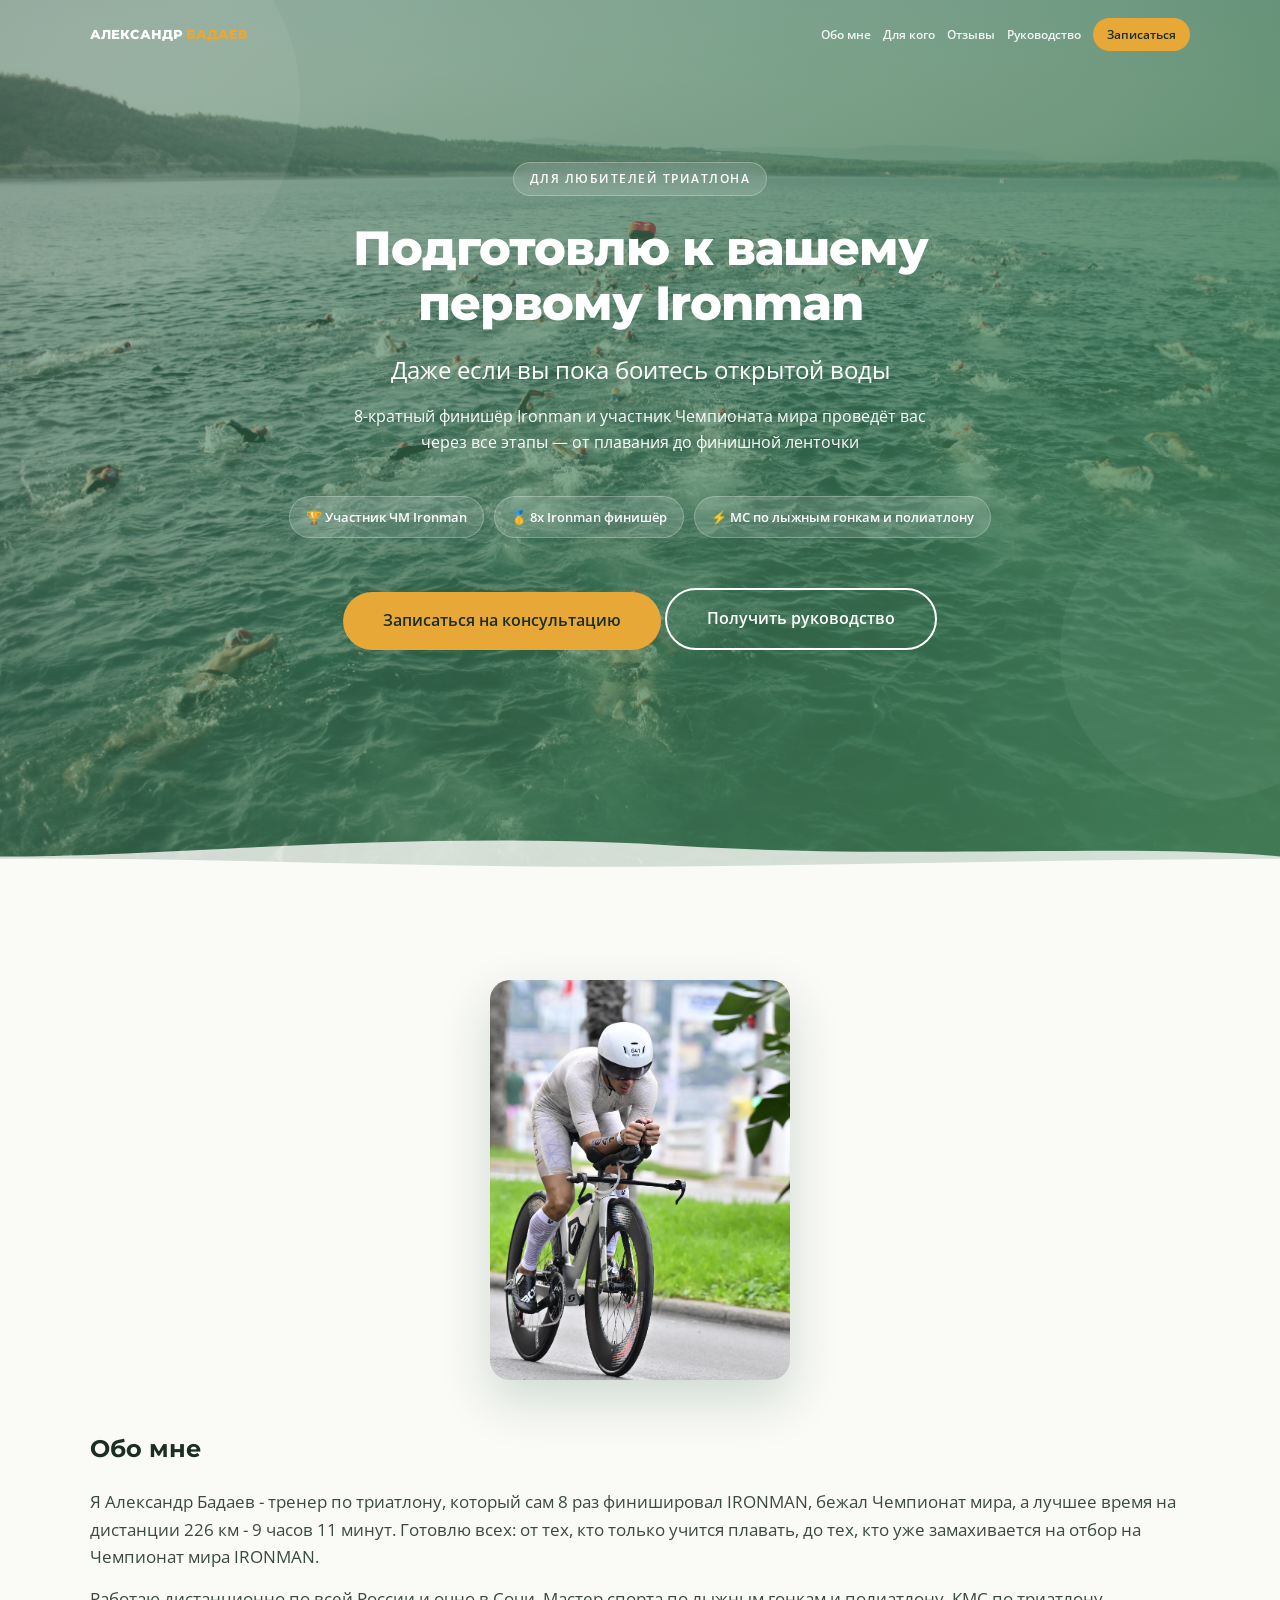
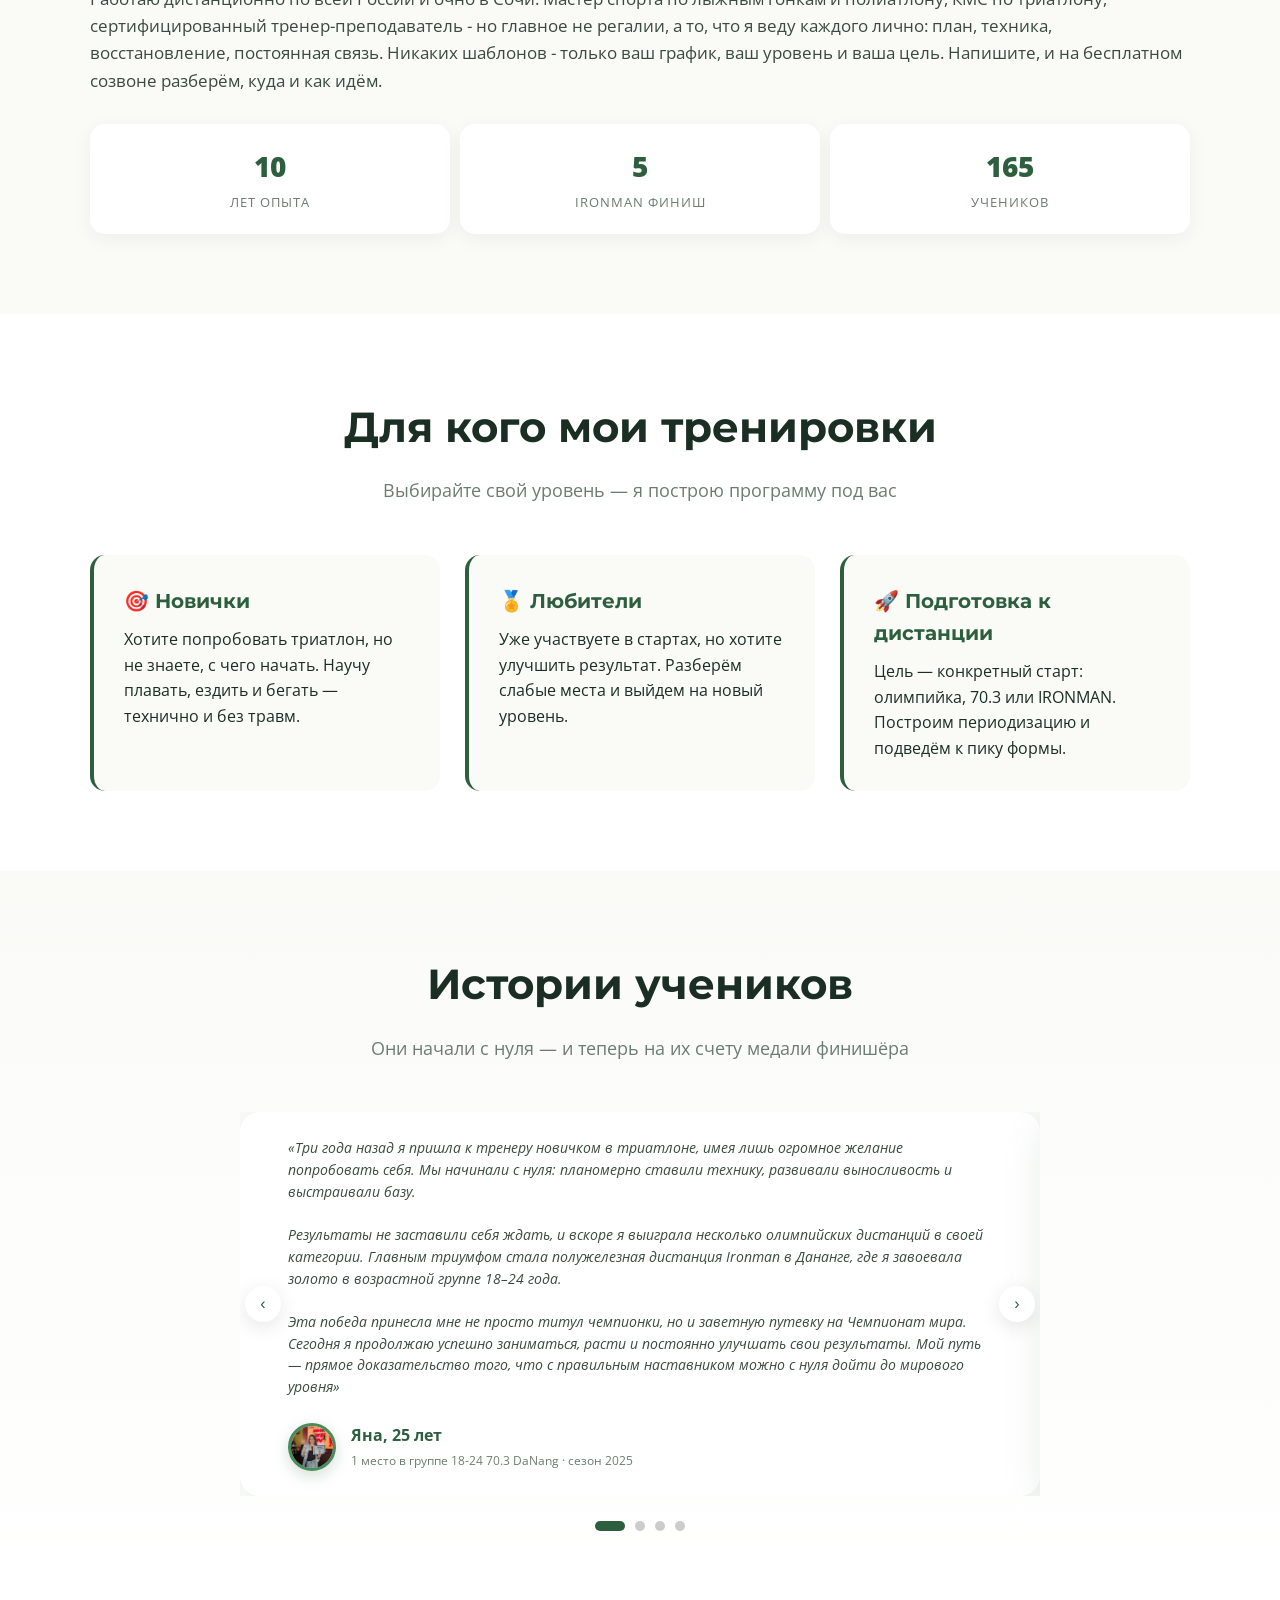
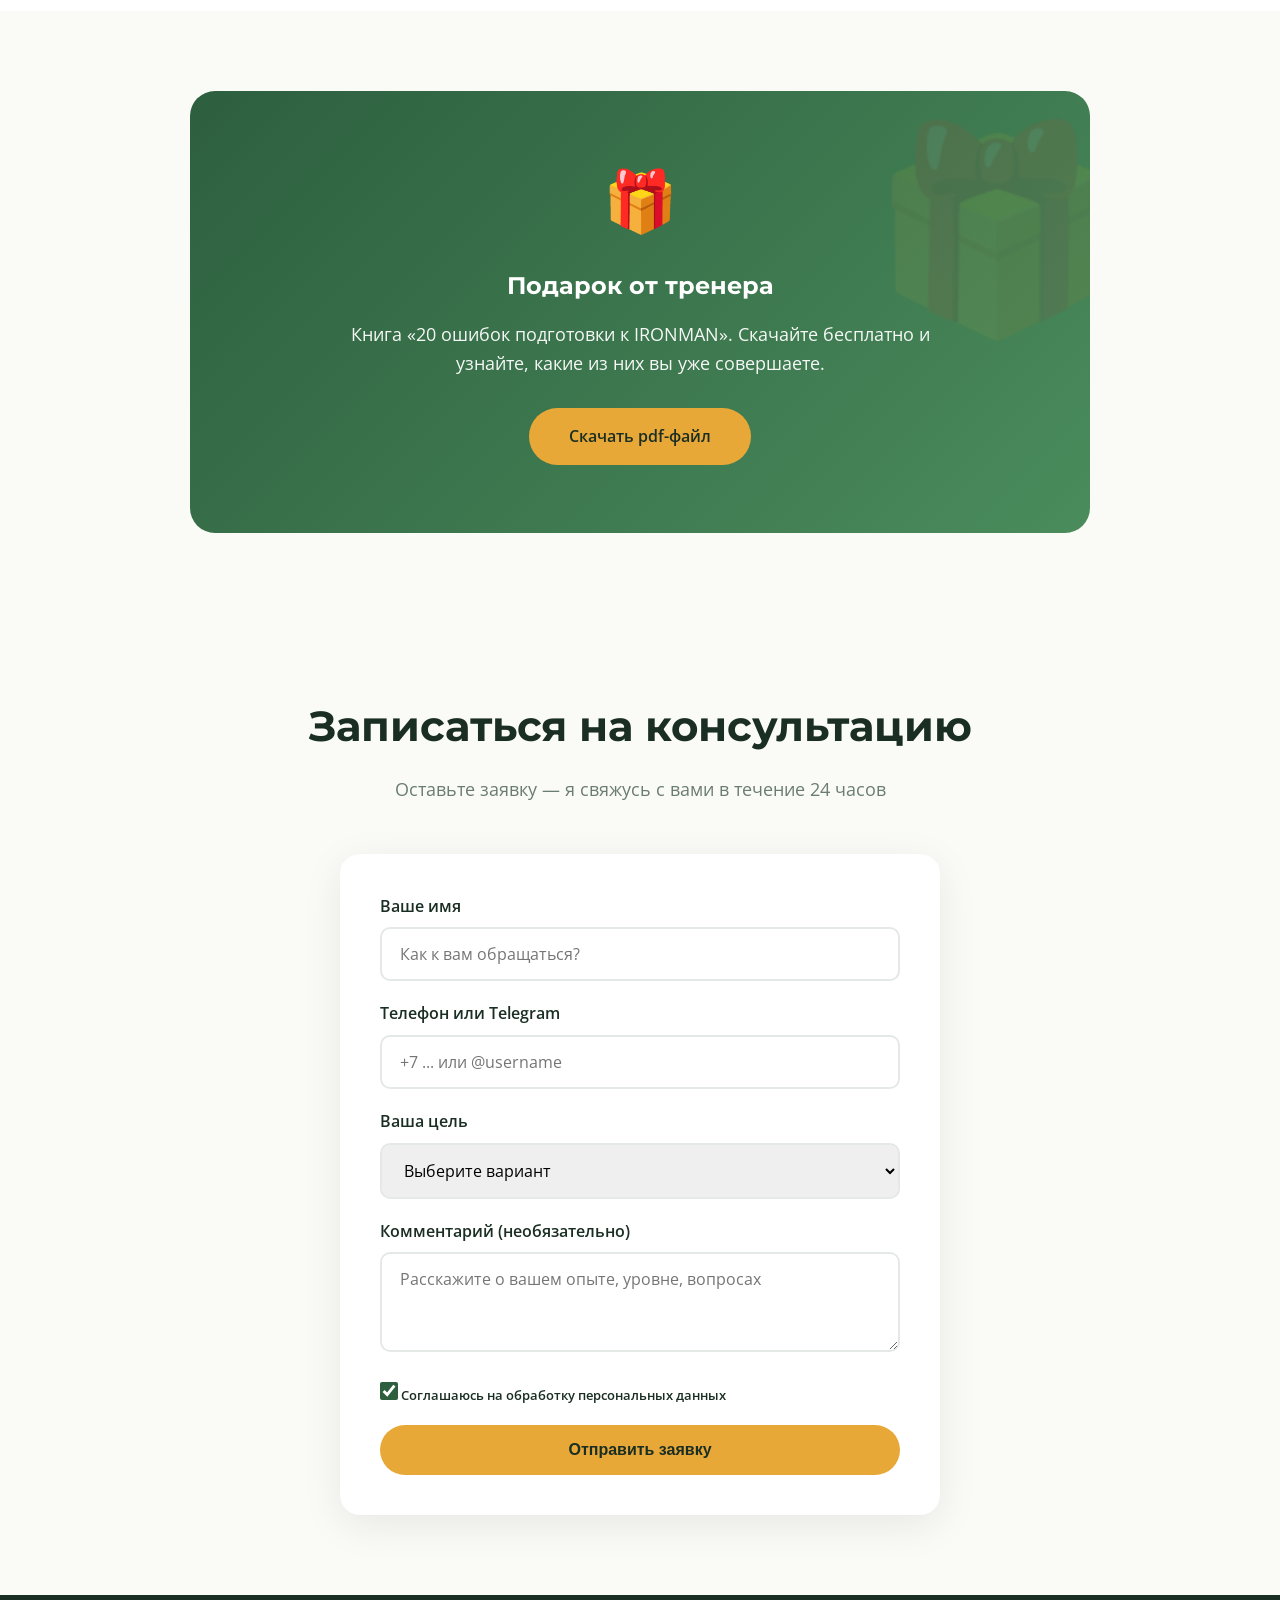
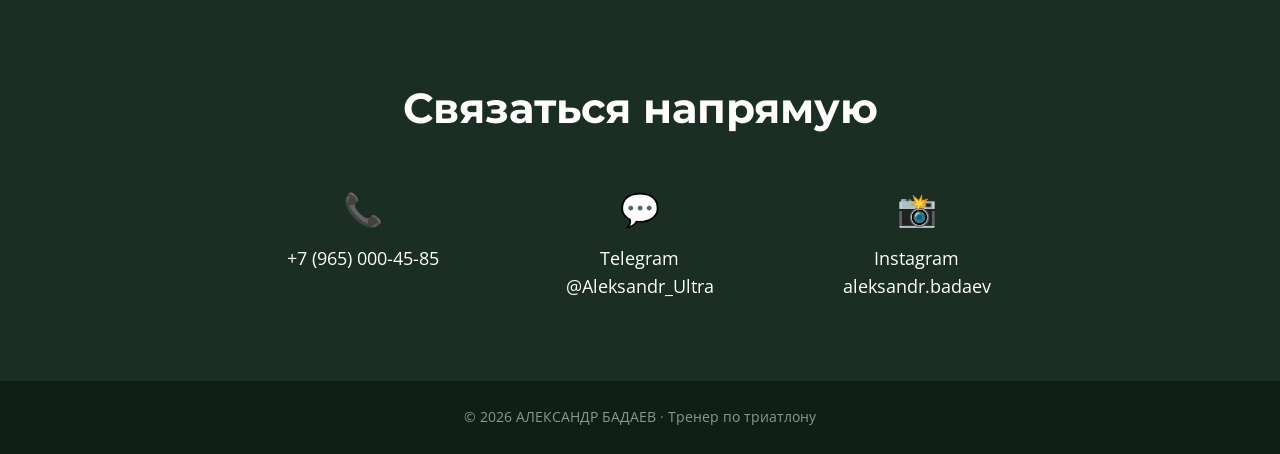
==== commit 4991c9b1: "Update index.html" ====
--- a/index.html
+++ b/index.html
@@ -913,15 +913,15 @@
             <div class="contacts-grid">
                 <div class="contact-item fade-in">
                     <span class="icon">📞</span>
-                    <a href="tel:+79999999999">+7 (965) 000-45-85</a>
+                    <a href="tel:+79650004585">+7 (965) 000-45-85</a>
                 </div>
                 <div class="contact-item fade-in">
                     <span class="icon">💬</span>
-                    <a href="https://t.me/username" target="_blank">Telegram <br> @Aleksandr_Ultra</a>
+                    <a href="https://t.me/Aleksandr_Ultra" target="_blank">Telegram <br> @Aleksandr_Ultra</a>
                 </div>
                 <div class="contact-item fade-in">
                     <span class="icon">📸</span>
-                    <a href="https://instagram.com/username" target="_blank">Instagram <br> aleksandr.badaev </a>
+                    <a href="https://instagram.com/aleksandr.badaev" target="_blank">Instagram <br> aleksandr.badaev </a>
                 </div>
             </div>
         </div>
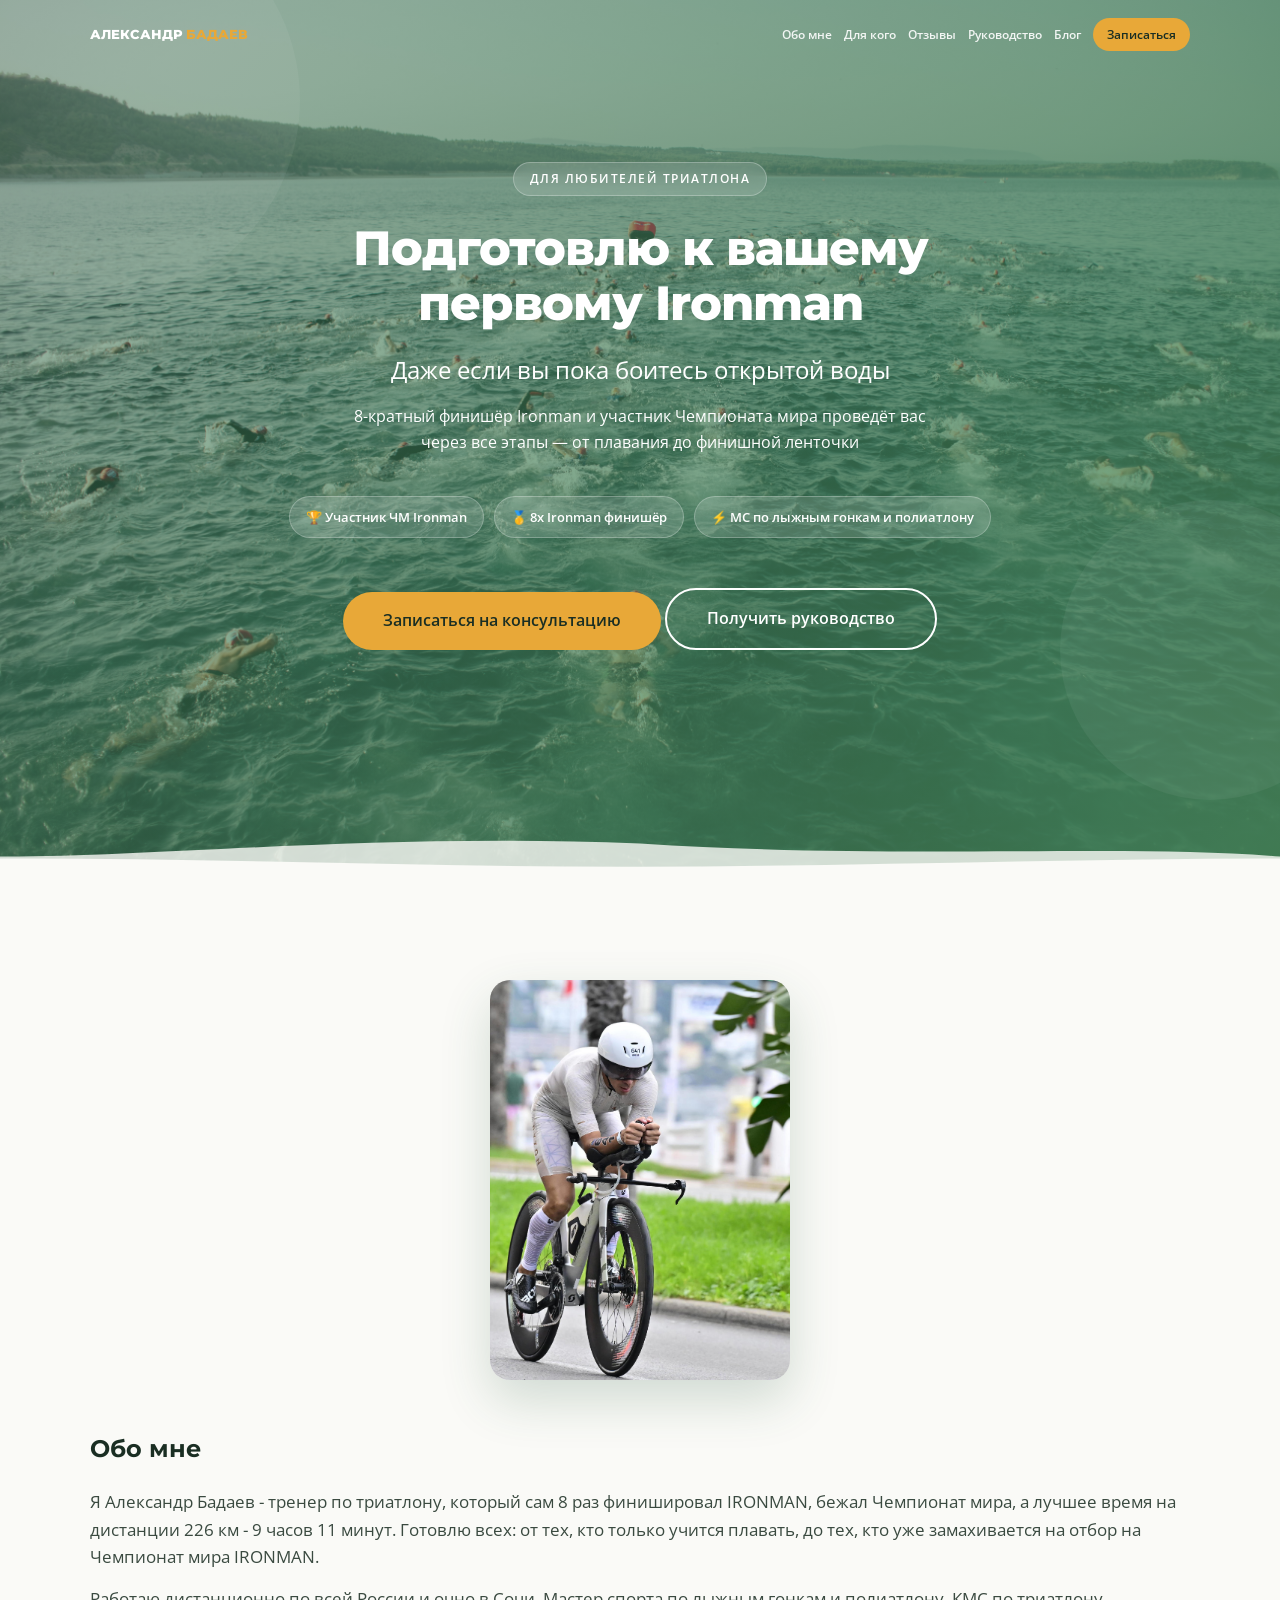
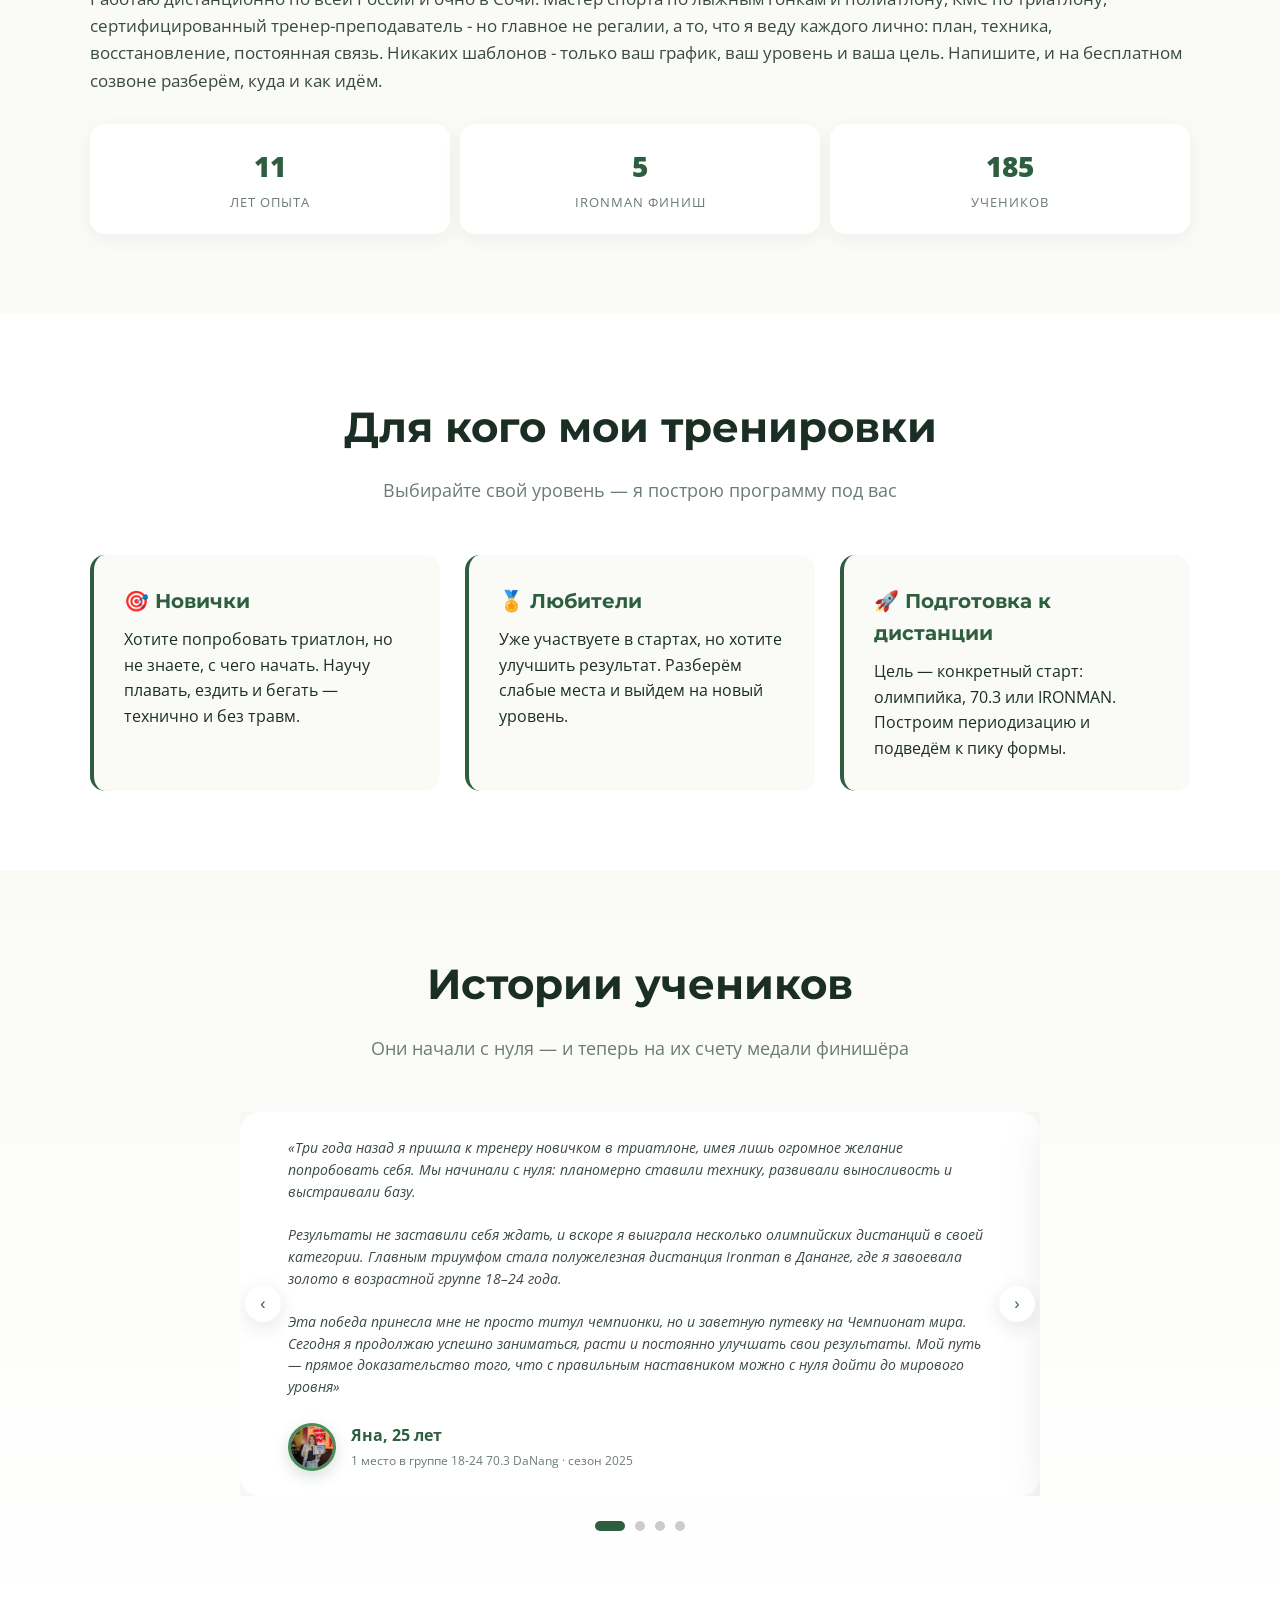
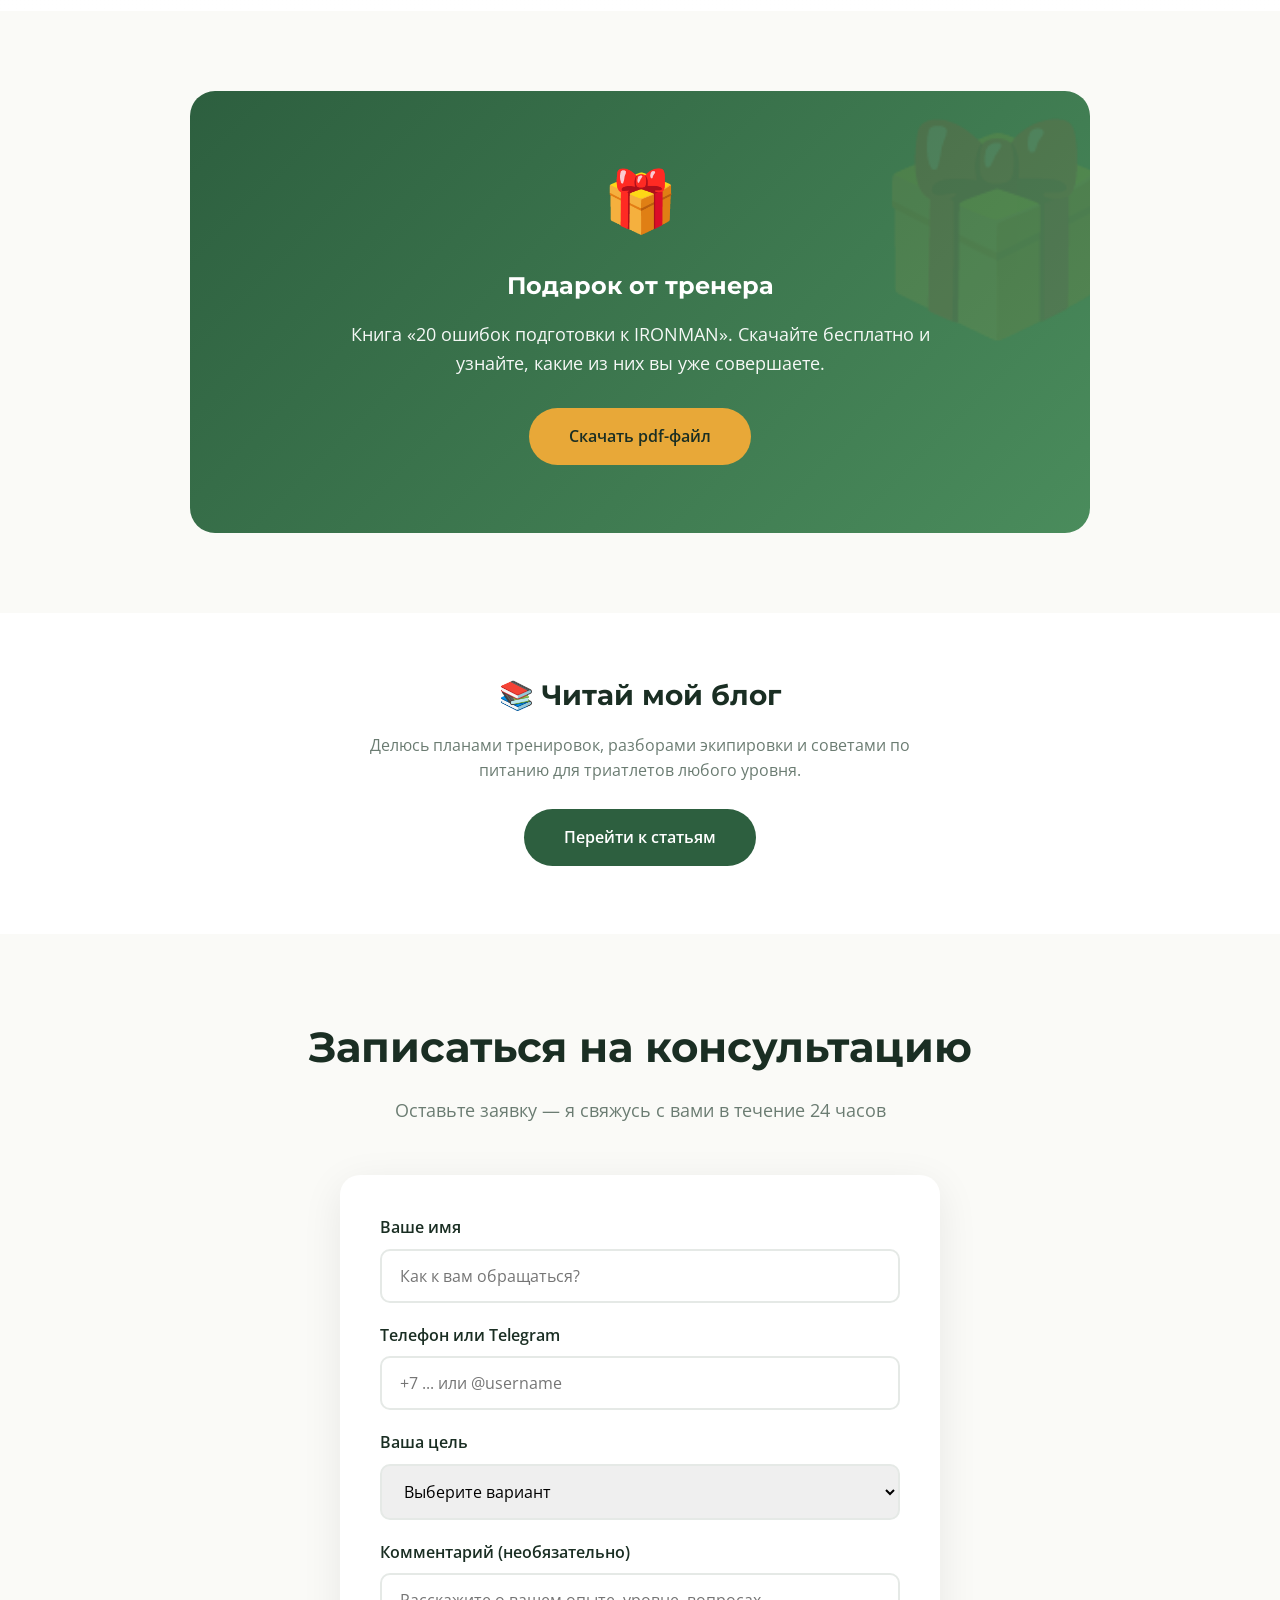
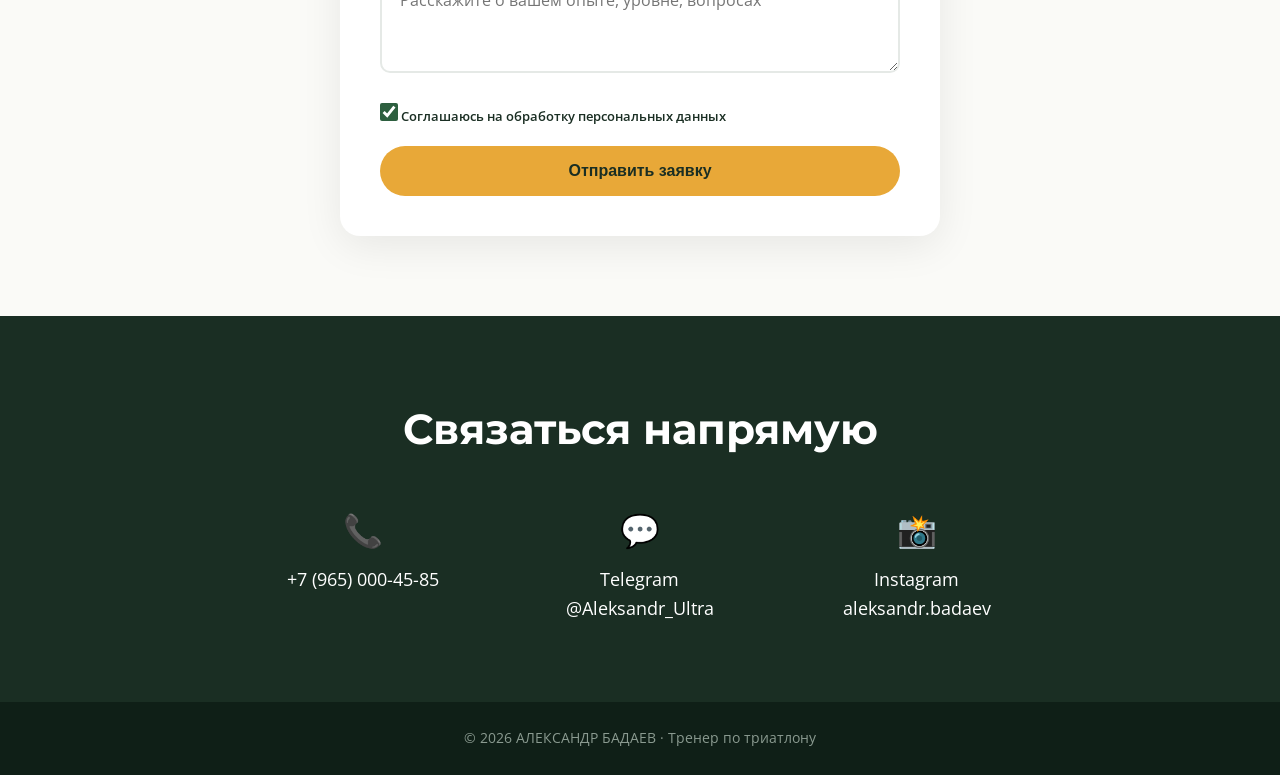
==== commit ff46e860: "Update index.html" ====
--- a/index.html
+++ b/index.html
@@ -697,6 +697,7 @@
             <a href="#for-whom">Для кого</a>
             <a href="#reviews">Отзывы</a>
             <a href="#gift">Руководство</a>
+            <a href="blog/">Блог</a>
             <a href="#form" class="nav-cta">Записаться</a>
         </nav>
     </div>
@@ -862,6 +863,17 @@
                 <p>Книга «20 ошибок подготовки к IRONMAN». Скачайте бесплатно и узнайте, какие из них вы уже совершаете.</p>
                 <a href="20_oshibok_podgotovki_k_Ironman.pdf" download class="btn btn-primary">Скачать pdf-файл</a>
             </div>
+        </div>
+    </section>
+    
+    <!-- БАННЕР БЛОГА -->
+    <section style="background: white; padding: 60px 20px; text-align: center;">
+        <div class="container fade-in">
+            <h2 class="section-title" style="font-size: 28px; margin-bottom: 15px;">📚 Читай мой блог</h2>
+            <p style="color: var(--gray); margin-bottom: 25px; max-width: 600px; margin-left: auto; margin-right: auto;">
+                Делюсь планами тренировок, разборами экипировки и советами по питанию для триатлетов любого уровня.
+            </p>
+            <a href="blog/" class="btn btn-primary" style="background: var(--green); color: white;">Перейти к статьям</a>
         </div>
     </section>
 
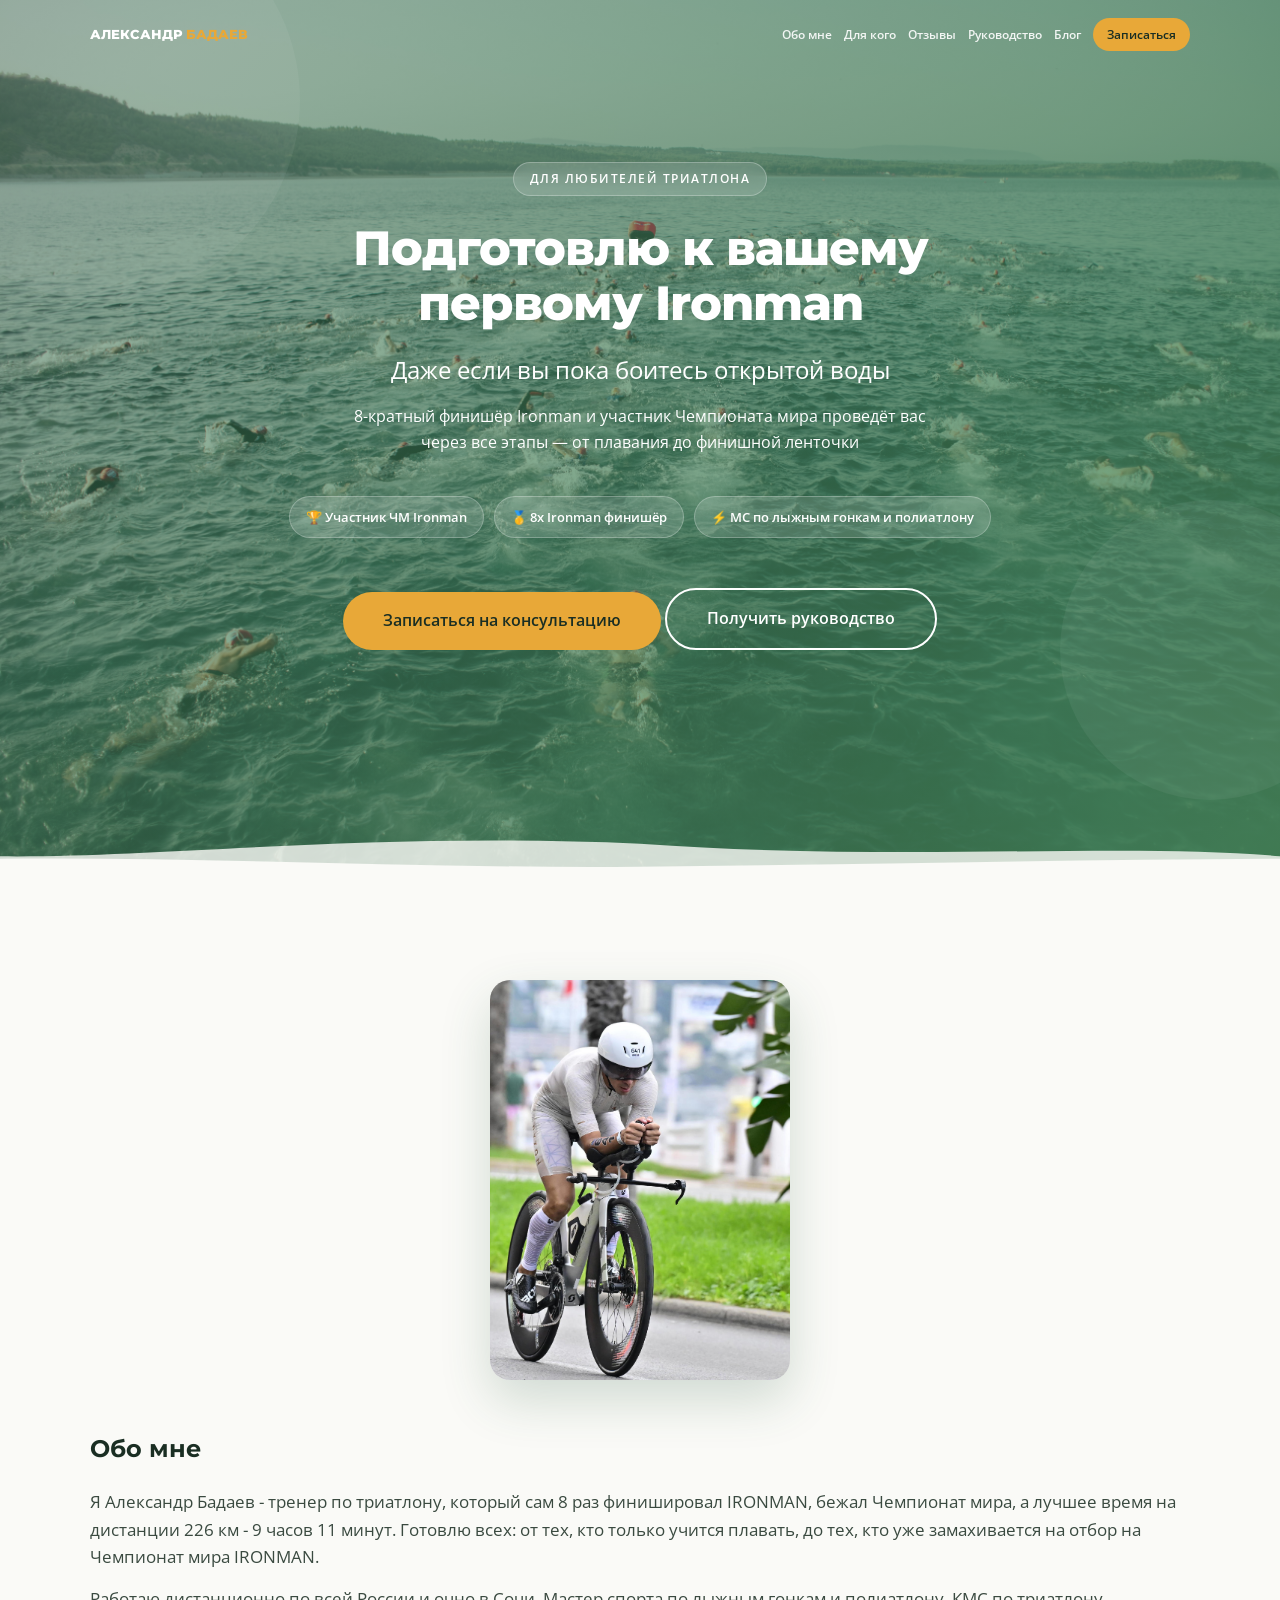
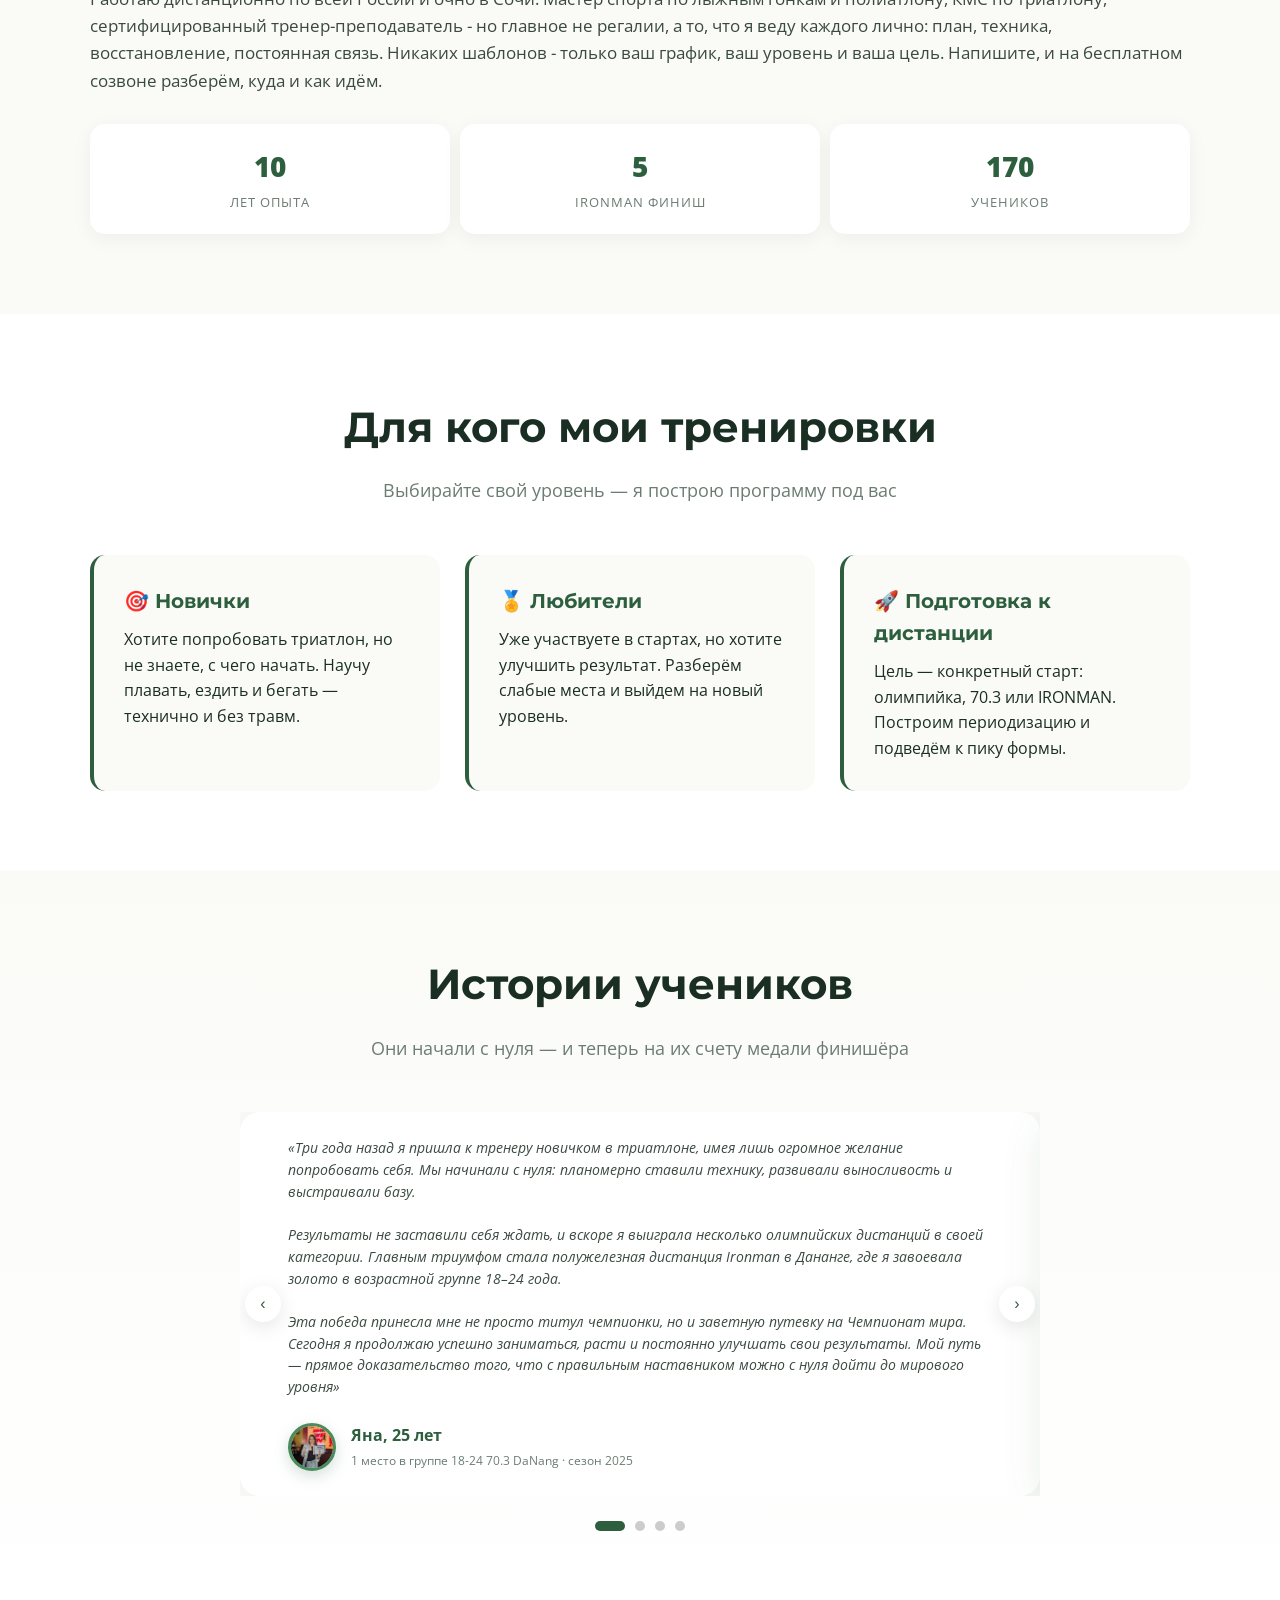
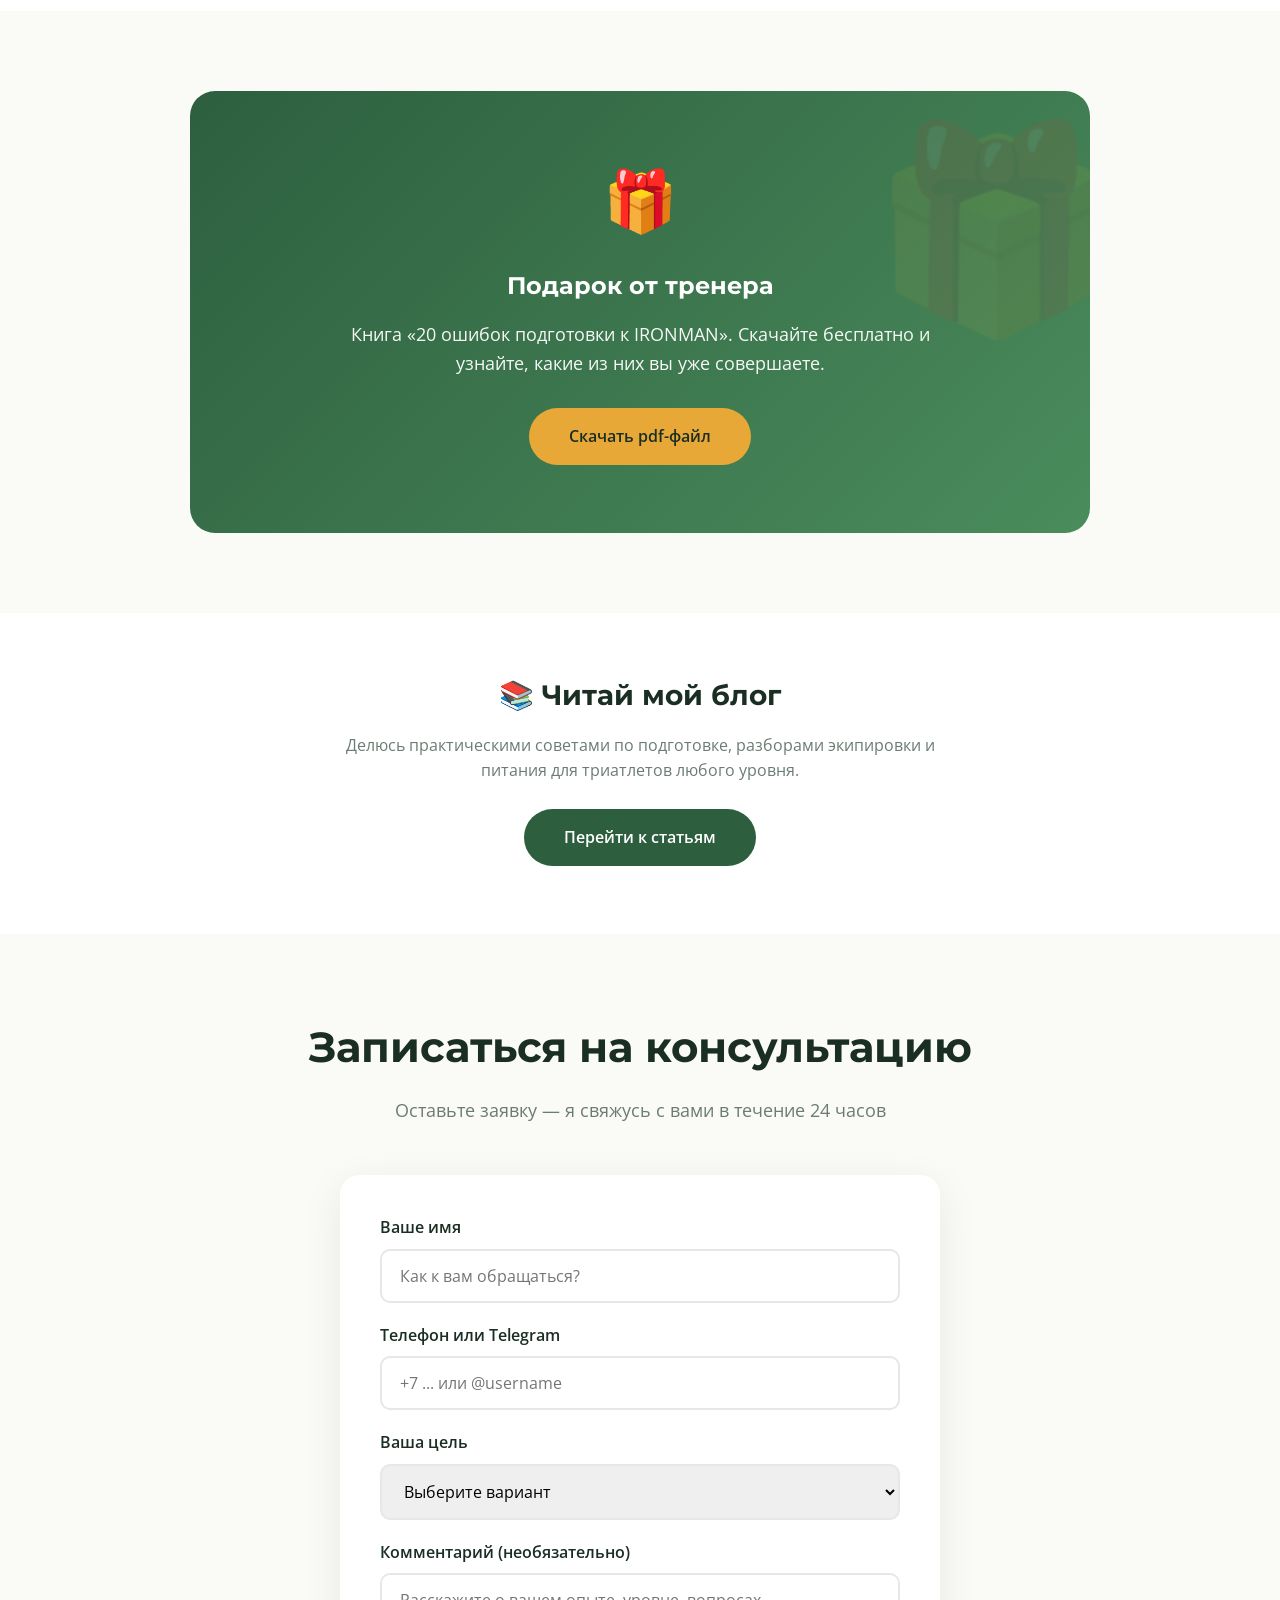
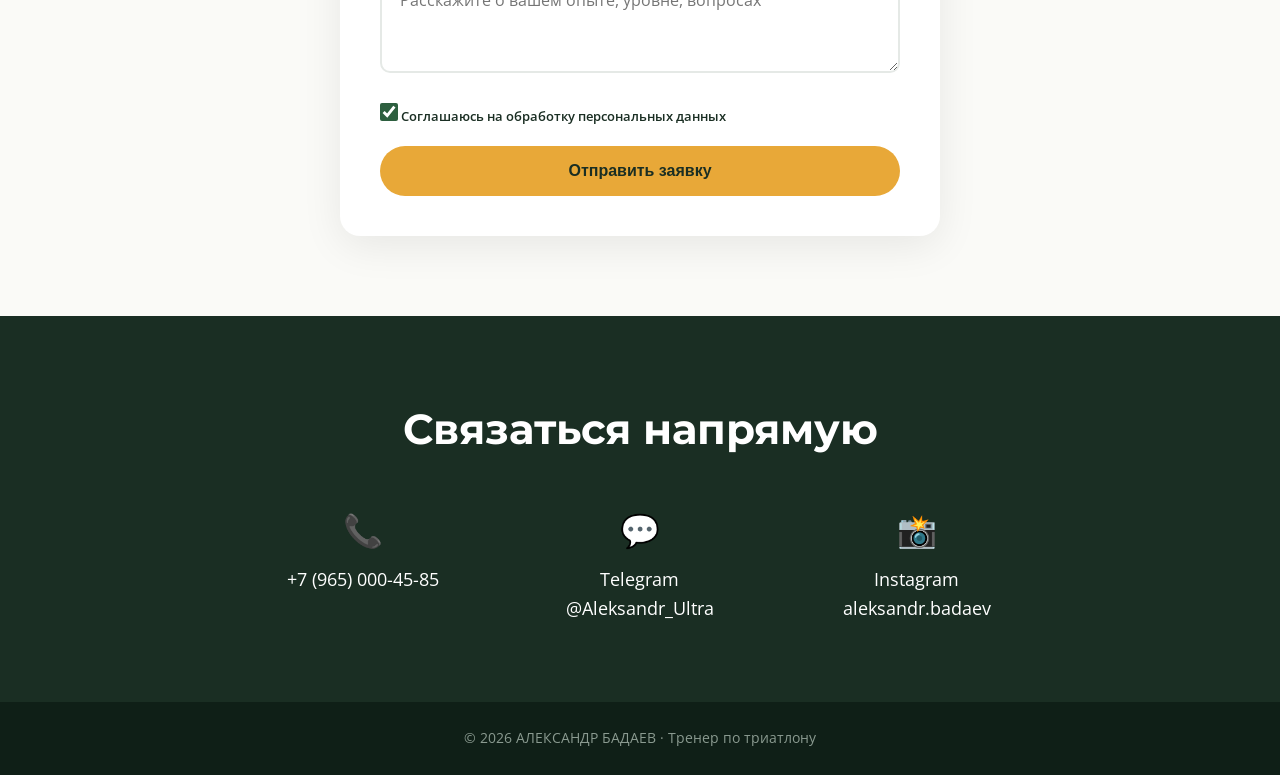
==== commit 82d58442: "Update index.html" ====
--- a/index.html
+++ b/index.html
@@ -871,7 +871,7 @@
         <div class="container fade-in">
             <h2 class="section-title" style="font-size: 28px; margin-bottom: 15px;">📚 Читай мой блог</h2>
             <p style="color: var(--gray); margin-bottom: 25px; max-width: 600px; margin-left: auto; margin-right: auto;">
-                Делюсь планами тренировок, разборами экипировки и советами по питанию для триатлетов любого уровня.
+                Делюсь практическими советами по подготовке, разборами экипировки и питания для триатлетов любого уровня.
             </p>
             <a href="blog/" class="btn btn-primary" style="background: var(--green); color: white;">Перейти к статьям</a>
         </div>
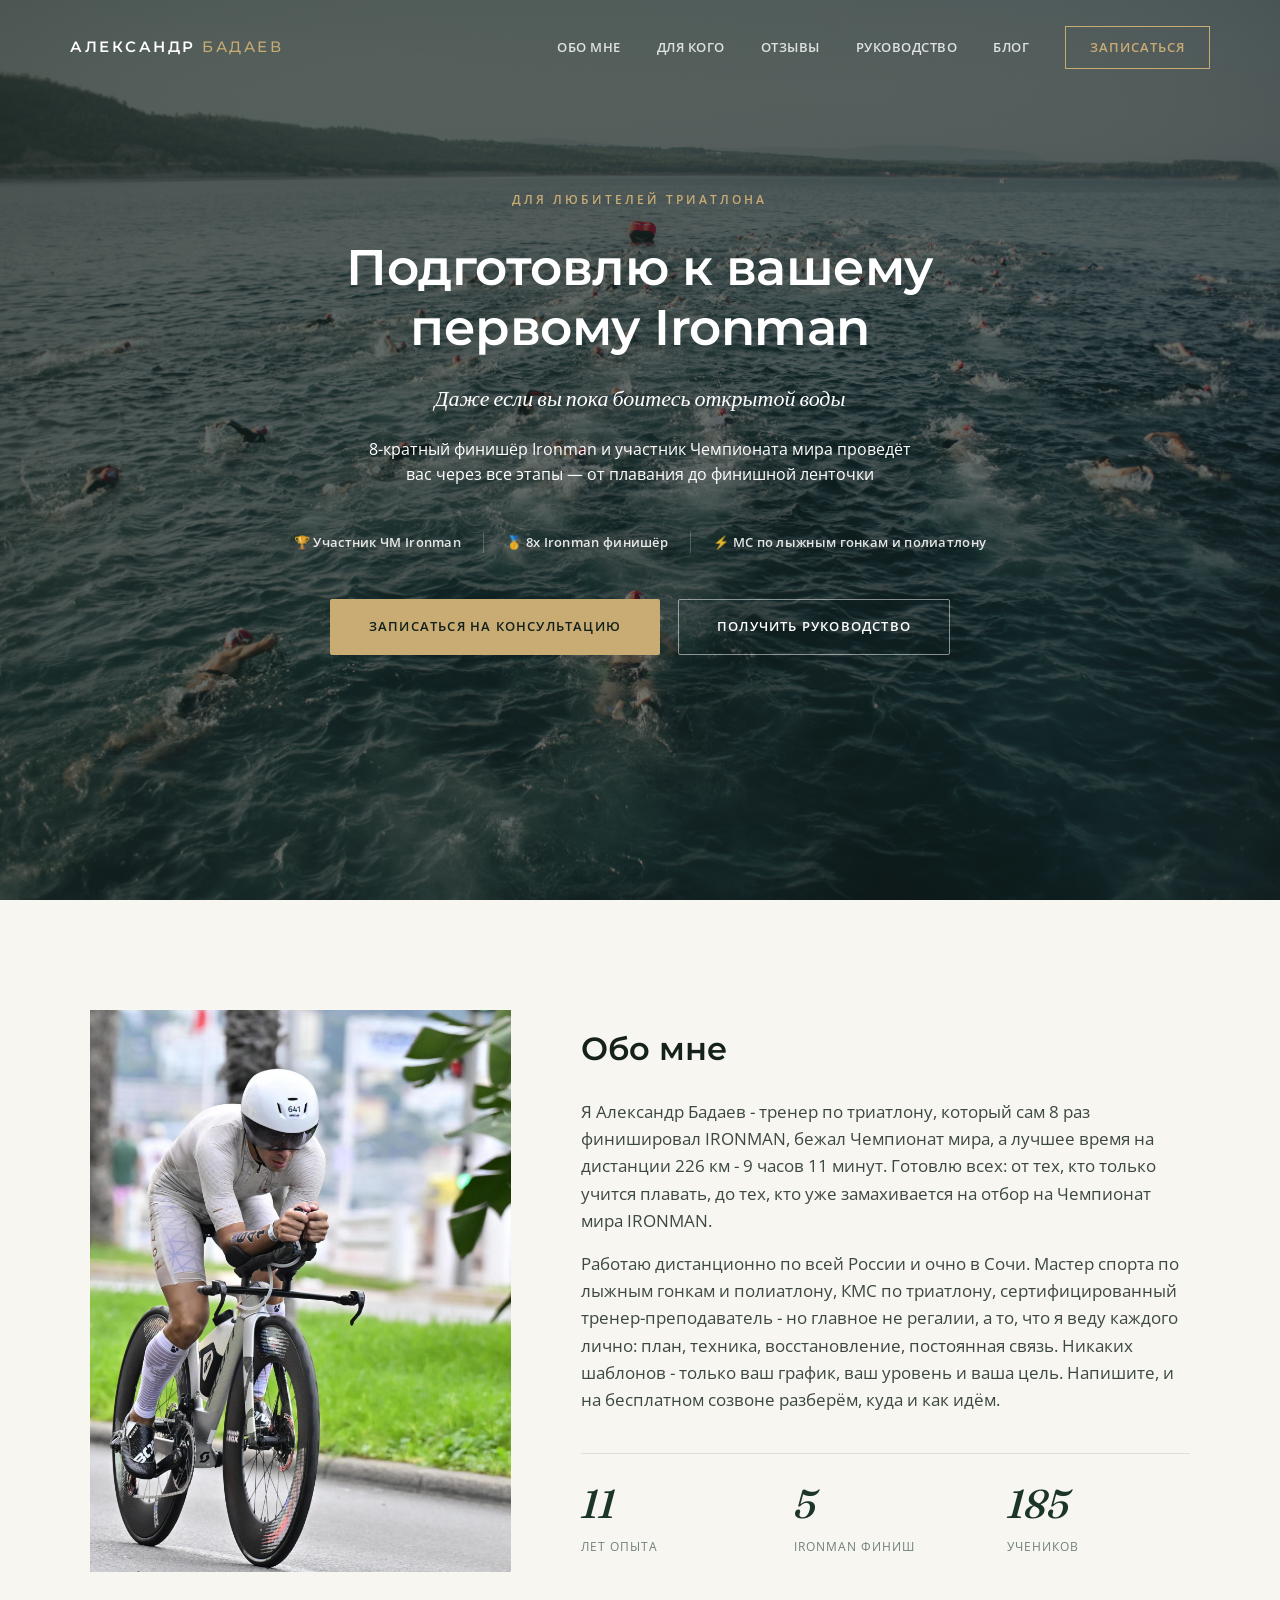
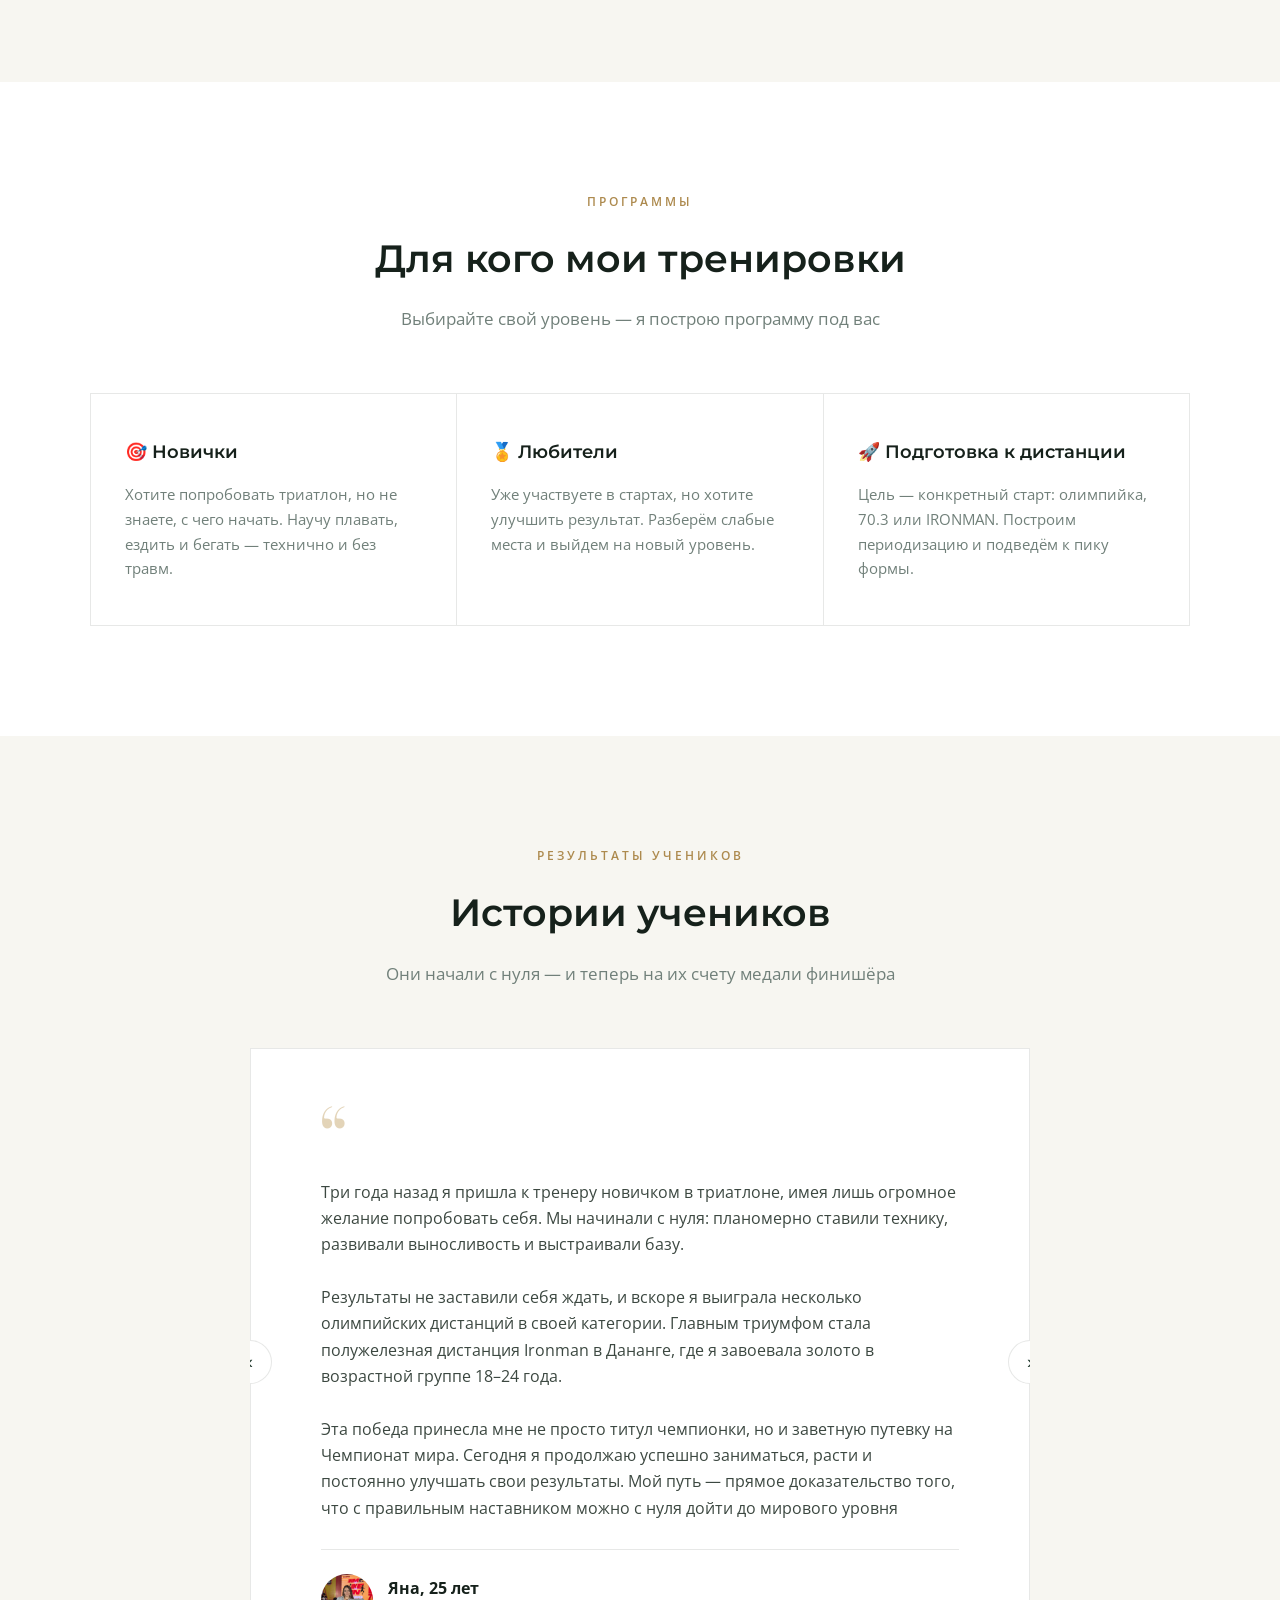
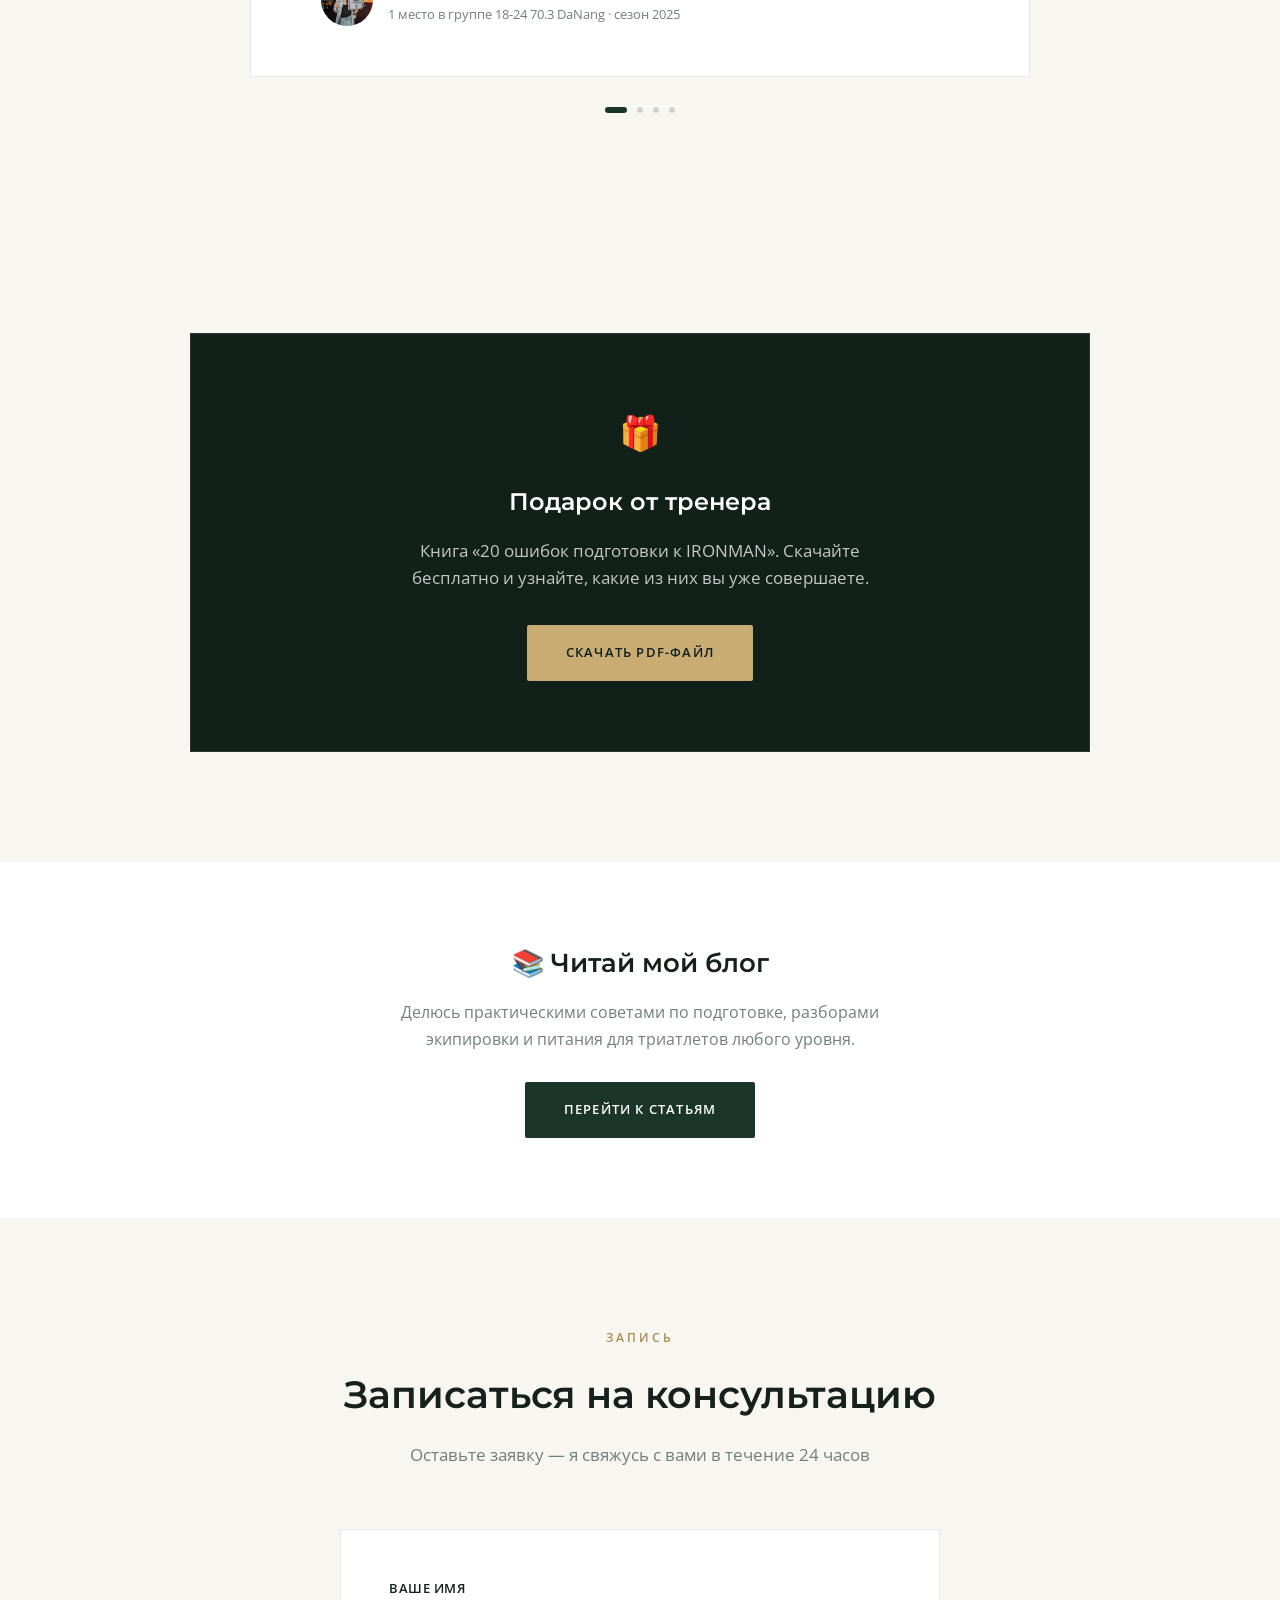
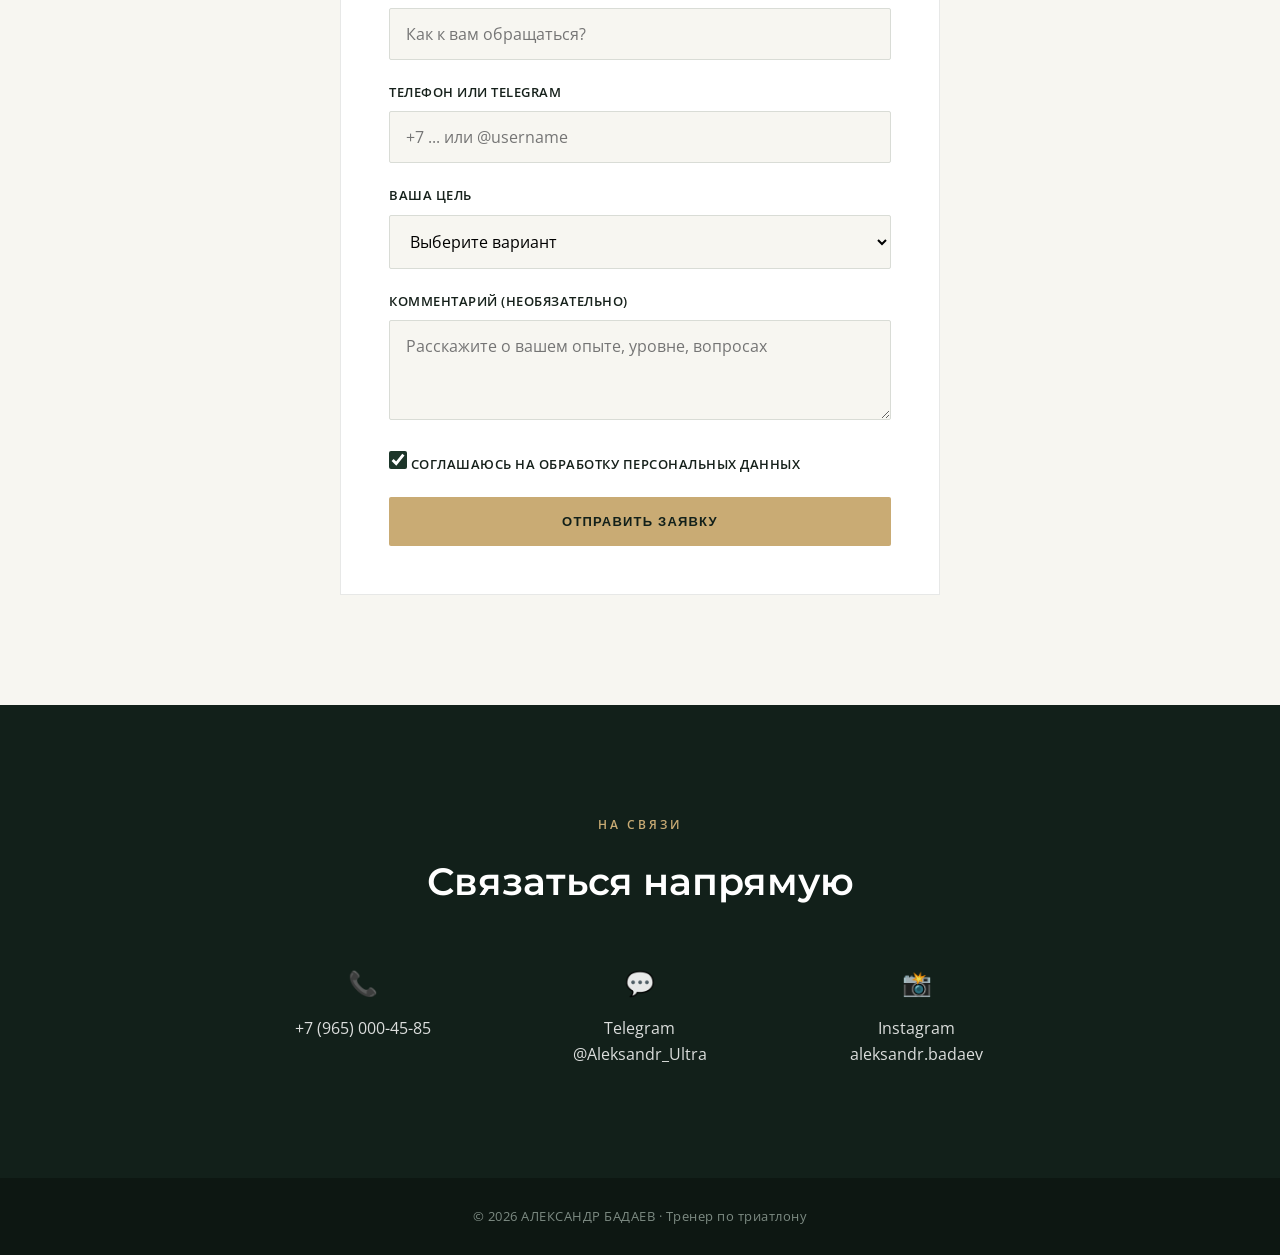
==== commit 0c839099: "Update index.html" ====
--- a/index.html
+++ b/index.html
@@ -4,7 +4,7 @@
     <meta charset="UTF-8">
     <link rel="preconnect" href="https://fonts.googleapis.com">
 <link rel="preconnect" href="https://fonts.gstatic.com" crossorigin>
-<link href="https://fonts.googleapis.com/css2?family=Montserrat:wght@600;700;800&family=Open+Sans:wght@400;600&display=swap" rel="stylesheet">
+<link href="https://fonts.googleapis.com/css2?family=Montserrat:wght@500;600;700&family=Fraunces:ital,opsz,wght@0,9..144,500;1,9..144,500&family=Open+Sans:wght@400;600&display=swap" rel="stylesheet">
     <meta name="viewport" content="width=device-width, initial-scale=1.0">
     <meta name="description" content="Александр Бадаев - персональный тренер по триатлону. Подготовка новичков и любителей к соревнованиям. Индивидуальные тренировочные планы, консультации. Начните путь к вашей первой гонке!">
     <title>Тренер по триатлону Александр Бадаев| Персональные тренировки и подготовка к стартам</title>
@@ -12,300 +12,344 @@
         * { margin: 0; padding: 0; box-sizing: border-box; }
 
         :root {
-            --green: #2d5f3f;
-            --green-light: #4a8c5c;
-            --accent: #e8a838;
-            --bg: #fafaf7;
-            --dark: #1a2e23;
-            --gray: #6b7c72;
-        }
-
-        html { scroll-behavior: smooth; }
+            --green-950: #12201a;
+            --green-800: #1c3529;
+            --green-700: #274a38;
+            --green-500: #4b7361;
+            --gold: #ad8a4e;
+            --gold-light: #c9ab74;
+            --bg: #f7f6f1;
+            --paper: #ffffff;
+            --ink: #16211b;
+            --gray: #71807a;
+            --hair: rgba(22, 33, 27, 0.1);
+        }
+
+        html { scroll-behavior: smooth; scroll-padding-top: 96px; }
 
         body {
             font-family: 'Open Sans', sans-serif;
-            color: var(--dark);
-            line-height: 1.6;
+            color: var(--ink);
+            line-height: 1.65;
             background: var(--bg);
             overflow-x: hidden;
         }
         h1, h2, h3 {
             font-family: 'Montserrat', sans-serif;
-            font-weight: 700;
-        }
-
-        /* ===== HERO С ФОНОМ ===== */
-.hero {
-    min-height: 100vh;
-    /* Замените 'hero-bg.jpg' на имя вашего файла */
-    background: linear-gradient(135deg, rgba(45, 95, 63, 0.45) 0%, rgba(74, 140, 92, 0.85) 100%), 
-                url('hero-bg.jpg');
-    background-size: cover;
-    background-position: center;
-    background-attachment: fixed; /* Параллакс-эффект */
-    color: white;
-    display: flex;
-    align-items: center;
-    justify-content: center;
-    text-align: center;
-    padding: 40px 20px 120px;
-    position: relative;
-    overflow: hidden;
-}
-
-
-        /* Плавающие круги на фоне */
-        .hero::before,
-        .hero::after {
+            font-weight: 600;
+        }
+
+        @media (prefers-reduced-motion: reduce) {
+            *, *::before, *::after { animation-duration: 0.001ms !important; transition-duration: 0.001ms !important; }
+        }
+
+        /* ===== ШАПКА ===== */
+        .header {
+            position: fixed;
+            top: 0; left: 0; right: 0;
+            z-index: 100;
+            padding: 26px 32px;
+            transition: all 0.4s ease;
+        }
+        .header.scrolled {
+            background: rgba(18, 32, 26, 0.92);
+            backdrop-filter: blur(14px);
+            -webkit-backdrop-filter: blur(14px);
+            padding: 16px 32px;
+            box-shadow: 0 1px 0 rgba(255,255,255,0.06);
+        }
+        .header-container {
+            max-width: 1140px;
+            margin: 0 auto;
+            display: flex;
+            align-items: center;
+            justify-content: space-between;
+        }
+        .logo {
+            font-family: 'Montserrat', sans-serif;
+            font-weight: 600;
+            font-size: 15px;
+            letter-spacing: 2.5px;
+            color: white;
+            text-decoration: none;
+        }
+        .logo span { color: var(--gold-light); font-weight: 500; }
+        .nav { display: flex; gap: 36px; align-items: center; }
+        .nav a {
+            color: rgba(255,255,255,0.82);
+            text-decoration: none;
+            font-size: 13px;
+            font-weight: 600;
+            letter-spacing: 0.5px;
+            text-transform: uppercase;
+            transition: color 0.3s;
+            position: relative;
+        }
+        .nav a:not(.nav-cta)::after {
             content: '';
             position: absolute;
-            border-radius: 50%;
-            background: rgba(255,255,255,0.05);
-            animation: float 20s infinite ease-in-out;
-        }
-        .hero::before {
-            width: 400px; height: 400px;
-            top: -100px; left: -100px;
-        }
-        .hero::after {
-            width: 300px; height: 300px;
-            bottom: 100px; right: -80px;
-            animation-delay: -10s;
-        }
-
-        @keyframes float {
-            0%, 100% { transform: translate(0, 0) scale(1); }
-            50% { transform: translate(30px, -30px) scale(1.1); }
-        }
-
-        .hero-content { position: relative; z-index: 2; max-width: 800px; }
+            left: 0; bottom: -6px;
+            width: 0; height: 1px;
+            background: var(--gold-light);
+            transition: width 0.3s ease;
+        }
+        .nav a:not(.nav-cta):hover::after { width: 100%; }
+        .nav a:hover { color: white; }
+        .nav a.nav-cta {
+            border: 1px solid var(--gold-light);
+            color: var(--gold-light);
+            padding: 10px 24px;
+            letter-spacing: 1px;
+        }
+        .nav a.nav-cta:hover {
+            background: var(--gold-light);
+            color: var(--green-950);
+        }
+
+        /* Бургер */
+        .burger {
+            display: none;
+            flex-direction: column;
+            justify-content: center;
+            gap: 5px;
+            width: 40px;
+            height: 40px;
+            background: none;
+            border: none;
+            cursor: pointer;
+            z-index: 110;
+        }
+        .burger span {
+            display: block;
+            width: 24px;
+            height: 1.5px;
+            background: white;
+            margin: 0 auto;
+            transition: all 0.3s ease;
+        }
+        .burger.active span:nth-child(1) { transform: translateY(6.5px) rotate(45deg); }
+        .burger.active span:nth-child(2) { opacity: 0; }
+        .burger.active span:nth-child(3) { transform: translateY(-6.5px) rotate(-45deg); }
+
+        /* ===== HERO ===== */
+        .hero {
+            min-height: 100vh;
+            background: linear-gradient(160deg, rgba(18, 32, 26, 0.72) 0%, rgba(18, 32, 26, 0.55) 100%),
+                        url('hero-bg.jpg');
+            background-size: cover;
+            background-position: center;
+            background-attachment: fixed;
+            color: white;
+            display: flex;
+            align-items: center;
+            justify-content: center;
+            text-align: center;
+            padding: 40px 20px 100px;
+            position: relative;
+        }
+
+        .hero-content { position: relative; z-index: 2; max-width: 760px; }
+
+        .hero-pretitle {
+            display: inline-block;
+            font-size: 12px;
+            font-weight: 600;
+            text-transform: uppercase;
+            letter-spacing: 3px;
+            color: var(--gold-light);
+            margin-bottom: 28px;
+            animation: fadeUp 1s ease both;
+        }
+
         .hero h1 {
-            font-size: clamp(28px, 4vw, 48px);
+            font-size: clamp(30px, 4.4vw, 50px);
+            margin-bottom: 22px;
+            font-weight: 600;
+            letter-spacing: -0.5px;
+            line-height: 1.2;
+            animation: fadeUp 1s ease 0.1s both;
+        }
+        .hero .subtitle {
+            font-family: 'Fraunces', serif;
+            font-style: italic;
+            font-size: clamp(18px, 2.2vw, 22px);
             margin-bottom: 20px;
-            font-weight: 800;
-            letter-spacing: -1px;
-            animation: slideUp 1s ease;
-            line-height: 1.15;
-        }
-        .hero .subtitle {
-            font-size: clamp(18px, 2.5vw, 24px);
-            margin-bottom: 15px;
-            opacity: 0.95;
-            animation: slideUp 1s ease 0.2s both;
+            opacity: 0.9;
+            font-weight: 500;
+            animation: fadeUp 1s ease 0.2s both;
         }
         .hero .tagline {
-            font-size: 16px;
-            margin-bottom: 40px;
-            opacity: 0.85;
-            max-width: 600px;
+            font-size: 15.5px;
+            margin-bottom: 44px;
+            opacity: 0.78;
+            max-width: 560px;
             margin-left: auto;
             margin-right: auto;
-            animation: slideUp 1s ease 0.4s both;
-        }
-
-        @keyframes slideUp {
-            from { opacity: 0; transform: translateY(30px); }
+            animation: fadeUp 1s ease 0.3s both;
+        }
+
+        @keyframes fadeUp {
+            from { opacity: 0; transform: translateY(18px); }
             to { opacity: 1; transform: translateY(0); }
         }
 
-        /* Бейджи достижений */
+        /* Бейджи — сдержанные, разделены тонкой линией */
         .badges {
-          display: flex;
-          justify-content: center;
-          flex-wrap: wrap;
-          gap: 15px;
-          margin-bottom: 40px;
-          animation: slideUp 1s ease 0.3s both;
-        }
-
+            display: flex;
+            justify-content: center;
+            flex-wrap: wrap;
+            gap: 0;
+            margin-bottom: 46px;
+            animation: fadeUp 1s ease 0.4s both;
+        }
         .badge {
-          background: rgba(255, 255, 255, 0.15);
-          backdrop-filter: blur(10px);
-         -webkit-backdrop-filter: blur(10px);
-          border: 1px solid rgba(255, 255, 255, 0.25);
-          padding: 12px 22px;
-          border-radius: 50px;
-          font-size: 15px;
-          font-weight: 600;
-          color: white;
-          transition: all 0.3s;
-          cursor: default;
-        }
-
-        .badge:hover {
-         background: rgba(255, 255, 255, 0.25);
-         transform: translateY(-3px);
-        }
-
-        /* Пре-заголовок "Для любителей триатлона" */
-        .hero-pretitle {
-          display: inline-block;
-          background: rgba(255, 255, 255, 0.15);
-          backdrop-filter: blur(10px);
-          border: 1px solid rgba(255, 255, 255, 0.25);
-          padding: 8px 20px;
-          border-radius: 50px;
-          font-size: 14px;
-          font-weight: 600;
-          text-transform: uppercase;
-          letter-spacing: 1.5px;
-          margin-bottom: 25px;
-          animation: slideUp 1s ease;
-        }
-
-
-        /* Волны внизу hero */
-        .waves {
-            position: absolute;
-            bottom: 0;
-            left: 0;
-            width: 100%;
-            height: 100px;
-            z-index: 1;
-        }
-        .waves svg {
-            width: 100%;
-            height: 100%;
-        }
+            font-size: 13px;
+            font-weight: 600;
+            letter-spacing: 0.3px;
+            color: rgba(255,255,255,0.88);
+            padding: 0 22px;
+            border-right: 1px solid rgba(255,255,255,0.22);
+        }
+        .badge:last-child { border-right: none; }
+
+        .waves { display: none; }
 
         /* ===== КНОПКИ ===== */
         .btn {
             display: inline-block;
-            padding: 16px 40px;
-            border-radius: 50px;
+            padding: 16px 38px;
+            border-radius: 2px;
             text-decoration: none;
             font-weight: 600;
-            font-size: 16px;
-            transition: all 0.3s;
-            border: none;
+            font-size: 13px;
+            letter-spacing: 1.2px;
+            text-transform: uppercase;
+            transition: all 0.35s ease;
+            border: 1px solid transparent;
             cursor: pointer;
-            position: relative;
-            overflow: hidden;
         }
         .btn-primary {
-            background: var(--accent);
-            color: var(--dark);
-            animation: pulse 2s infinite;
+            background: var(--gold-light);
+            color: var(--green-950);
         }
         .btn-primary:hover {
-            transform: translateY(-3px);
-            box-shadow: 0 10px 25px rgba(232, 168, 56, 0.4);
-            animation: none;
-        }
-        @keyframes pulse {
-            0%, 100% { box-shadow: 0 0 0 0 rgba(232, 168, 56, 0.5); }
-            50% { box-shadow: 0 0 0 15px rgba(232, 168, 56, 0); }
+            background: transparent;
+            border-color: var(--gold-light);
+            color: var(--gold-light);
         }
         .btn-outline {
             background: transparent;
             color: white;
-            border: 2px solid white;
-            margin-left: 10px;
+            border: 1px solid rgba(255,255,255,0.5);
+            margin-left: 14px;
         }
         .btn-outline:hover {
-            background: white;
-            color: var(--green);
-            transform: translateY(-3px);
+            border-color: white;
+            background: rgba(255,255,255,0.08);
         }
 
         /* ===== СЕКЦИИ ===== */
-        section { padding: 80px 20px; }
+        section { padding: 110px 20px; }
         .container { max-width: 1100px; margin: 0 auto; }
+        .eyebrow {
+            display: block;
+            text-align: center;
+            font-size: 12px;
+            font-weight: 600;
+            letter-spacing: 3px;
+            text-transform: uppercase;
+            color: var(--gold);
+            margin-bottom: 16px;
+        }
         .section-title {
-            font-size: clamp(28px, 4vw, 42px);
+            font-size: clamp(26px, 3.4vw, 38px);
             text-align: center;
             margin-bottom: 15px;
-            color: var(--dark);
-            font-weight: 700;
+            color: var(--ink);
+            font-weight: 600;
         }
         .section-subtitle {
             text-align: center;
             color: var(--gray);
-            margin-bottom: 50px;
-            font-size: 18px;
+            margin-bottom: 60px;
+            font-size: 17px;
+            max-width: 520px;
+            margin-left: auto;
+            margin-right: auto;
         }
 
         /* ===== О ТРЕНЕРЕ ===== */
         .about {
             display: grid;
-            grid-template-columns: 1fr 1.5fr;
-            gap: 50px;
+            grid-template-columns: 0.9fr 1.3fr;
+            gap: 70px;
             align-items: center;
         }
         .about-photo {
             width: 100%;
             aspect-ratio: 3/4;
-            background: linear-gradient(135deg, var(--green-light), var(--green));
-            border-radius: 20px;
-            box-shadow: 0 20px 50px rgba(45, 95, 63, 0.2);
+            background: var(--green-700);
             background-size: cover;
             background-position: center;
-            transition: transform 0.5s;
-        }
-        .about-photo:hover { transform: scale(1.02) rotate(-1deg); }
-        .about h2 { text-align: left; margin-bottom: 20px; }
-        .about p { margin-bottom: 15px; font-size: 17px; color: #3a4a40; }
+        }
+        .about h2 { text-align: left; margin-bottom: 22px; font-size: clamp(24px, 3vw, 32px); }
+        .about p { margin-bottom: 16px; font-size: 16.5px; color: #3c4841; }
         .achievements {
             display: grid;
             grid-template-columns: repeat(3, 1fr);
-            gap: 20px;
-            margin-top: 30px;
-        }
-        .achievement {
-            text-align: center;
-            padding: 20px 10px;
-            background: white;
-            border-radius: 15px;
-            box-shadow: 0 5px 20px rgba(0,0,0,0.05);
-            transition: transform 0.3s;
-        }
-        .achievement:hover { transform: translateY(-5px); }
+            gap: 30px;
+            margin-top: 40px;
+            padding-top: 30px;
+            border-top: 1px solid var(--hair);
+        }
+        .achievement { text-align: left; }
         .achievement .num {
-            font-size: 36px;
-            font-weight: 800;
-            color: var(--green);
+            font-family: 'Fraunces', serif;
+            font-style: italic;
+            font-size: 40px;
+            font-weight: 500;
+            color: var(--green-800);
             display: block;
+            line-height: 1;
+            margin-bottom: 8px;
         }
         .achievement .label {
-            font-size: 13px;
+            font-size: 12px;
             color: var(--gray);
             text-transform: uppercase;
             letter-spacing: 1px;
         }
 
         /* ===== ДЛЯ КОГО ===== */
-        .for-whom { background: white; }
+        .for-whom { background: var(--paper); }
         .targets {
             display: grid;
             grid-template-columns: repeat(auto-fit, minmax(250px, 1fr));
-            gap: 25px;
+            gap: 0;
+            border-top: 1px solid var(--hair);
+            border-left: 1px solid var(--hair);
         }
         .target-card {
-            padding: 30px;
-            border-radius: 15px;
-            background: var(--bg);
-            border-left: 4px solid var(--green);
-            transition: all 0.4s;
-            cursor: pointer;
-        }
-        .target-card:hover {
-            transform: translateY(-8px) scale(1.02);
-            box-shadow: 0 15px 40px rgba(45, 95, 63, 0.15);
-            border-left-color: var(--accent);
-        }
+            padding: 44px 34px;
+            background: var(--paper);
+            border-right: 1px solid var(--hair);
+            border-bottom: 1px solid var(--hair);
+            transition: background 0.3s ease;
+        }
+        .target-card:hover { background: var(--bg); }
         .target-card h3 {
-            color: var(--green);
-            margin-bottom: 10px;
-            font-size: 20px;
-            transition: color 0.3s;
-        }
-        .target-card:hover h3 { color: var(--accent); }
+            color: var(--ink);
+            margin-bottom: 14px;
+            font-size: 18px;
+            font-weight: 600;
+        }
+        .target-card p { color: var(--gray); font-size: 15px; }
 
         /* ===== СЛАЙДЕР ===== */
-        .reviews { background: linear-gradient(180deg, var(--bg) 0%, white 100%); }
+        .reviews { background: var(--bg); }
         .slider {
             position: relative;
-            max-width: 800px;
+            max-width: 780px;
             margin: 0 auto;
             overflow: hidden;
         }
@@ -315,171 +359,157 @@
         }
         .review-card {
             min-width: 100%;
-            padding: 40px 80px;
-            background: white;
-            border-radius: 20px;
-            box-shadow: 0 10px 40px rgba(45, 95, 63, 0.1);
-            text-align: center;
+            padding: 50px 70px;
+            background: var(--paper);
+            border: 1px solid var(--hair);
+            text-align: left;
+            position: relative;
+        }
+        .review-card::before {
+            content: '“';
+            font-family: 'Fraunces', serif;
+            font-size: 90px;
+            color: var(--gold-light);
+            opacity: 0.5;
+            line-height: 1;
+            display: block;
+            margin-bottom: -10px;
         }
         .review-author {
             display: flex;
             align-items: center;
             gap: 15px;
-            margin-top: 25px;
-            text-align: left;
+            margin-top: 28px;
+            padding-top: 24px;
+            border-top: 1px solid var(--hair);
         }
 
         .review-photo {
-            width: 60px;
-            height: 60px;
+            width: 52px;
+            height: 52px;
             border-radius: 50%;
             object-fit: cover;
             object-position: center;
-            border: 3px solid var(--green-light);
-            box-shadow: 0 5px 15px rgba(45, 95, 63, 0.2);
             flex-shrink: 0;
             display: block;
         }
 
         .review-info .author {
             font-weight: 700;
-            color: var(--green);
-            font-size: 18px;
+            color: var(--ink);
+            font-size: 16px;
             margin-bottom: 3px;
         }
 
         .review-info .distance {
             color: var(--gray);
-            font-size: 14px;
+            font-size: 13px;
             margin: 0;
         }
 
         .review-card .quote {
-            font-size: 16px;
-            font-style: italic;
-            color: #3a4a40;
-            margin-bottom: 25px;
-            line-height: 1.6;
-            text-align: left;
+            font-size: 15.5px;
+            color: #3c4841;
+            margin-bottom: 0;
+            line-height: 1.7;
         }
         .slider-btn {
             position: absolute;
             top: 50%;
             transform: translateY(-50%);
-            background: white;
-            border: none;
-            width: 50px; height: 50px;
+            background: var(--paper);
+            border: 1px solid var(--hair);
+            width: 44px; height: 44px;
             border-radius: 50%;
             cursor: pointer;
-            font-size: 20px;
-            color: var(--green);
-            box-shadow: 0 5px 20px rgba(0,0,0,0.1);
+            font-size: 18px;
+            color: var(--green-800);
             transition: all 0.3s;
             z-index: 10;
         }
         .slider-btn:hover {
-            background: var(--green);
+            background: var(--green-800);
             color: white;
-            transform: translateY(-50%) scale(1.1);
-        }
-        .slider-btn.prev { left: 20px; }
-        .slider-btn.next { right: 20px; }
+            border-color: var(--green-800);
+        }
+        .slider-btn.prev { left: -22px; }
+        .slider-btn.next { right: -22px; }
         .slider-dots {
             display: flex;
             justify-content: center;
             gap: 10px;
-            margin-top: 25px;
+            margin-top: 30px;
         }
         .dot {
-            width: 10px; height: 10px;
+            width: 6px; height: 6px;
             border-radius: 50%;
-            background: #ccc;
+            background: #cfd3ce;
             cursor: pointer;
             transition: all 0.3s;
         }
-        .dot.active { background: var(--green); width: 30px; border-radius: 5px; }
+        .dot.active { background: var(--green-800); width: 22px; border-radius: 3px; }
 
         /* ===== ЛИД-МАГНИТ ===== */
         .lead-magnet {
-            background: linear-gradient(135deg, var(--green) 0%, var(--green-light) 100%);
+            background: var(--green-950);
             color: white;
             text-align: center;
-            border-radius: 25px;
             max-width: 900px;
             margin: 0 auto;
-            padding: 60px 30px;
-            position: relative;
-            overflow: hidden;
-        }
-        .lead-magnet::before {
-            content: '🎁';
-            position: absolute;
-            font-size: 200px;
-            opacity: 0.08;
-            top: -30px;
-            right: -30px;
-            animation: spin 20s linear infinite;
-        }
-        @keyframes spin {
-            from { transform: rotate(0deg); }
-            to { transform: rotate(360deg); }
-        }
-        .lead-magnet h2 { color: white; margin-bottom: 15px; position: relative; }
+            padding: 70px 40px;
+            border: 1px solid rgba(255,255,255,0.1);
+        }
+        .lead-magnet .gift-icon {
+            font-size: 34px;
+            margin-bottom: 22px;
+            display: inline-block;
+        }
+        .lead-magnet h2 { color: white; margin-bottom: 15px; font-weight: 600; }
         .lead-magnet p {
-            font-size: 18px;
-            margin-bottom: 30px;
-            opacity: 0.95;
-            max-width: 600px;
+            font-size: 16.5px;
+            margin-bottom: 34px;
+            opacity: 0.75;
+            max-width: 520px;
             margin-left: auto;
             margin-right: auto;
-            position: relative;
-        }
-        .lead-magnet .gift-icon {
-            font-size: 60px;
-            margin-bottom: 20px;
-            display: inline-block;
-            animation: wiggle 2s infinite;
-            position: relative;
-        }
-        @keyframes wiggle {
-            0%, 100% { transform: rotate(0); }
-            25% { transform: rotate(-10deg); }
-            75% { transform: rotate(10deg); }
         }
 
         /* ===== ФОРМА ===== */
         .contact-form {
             max-width: 600px;
             margin: 0 auto;
-            background: white;
-            padding: 40px;
-            border-radius: 20px;
-            box-shadow: 0 10px 40px rgba(0,0,0,0.08);
-        }
-        .form-group { margin-bottom: 20px; }
+            background: var(--paper);
+            padding: 48px;
+            border: 1px solid var(--hair);
+        }
+        .form-group { margin-bottom: 22px; }
         .form-group label {
             display: block;
             margin-bottom: 8px;
             font-weight: 600;
-            color: var(--dark);
+            font-size: 13px;
+            text-transform: uppercase;
+            letter-spacing: 0.5px;
+            color: var(--ink);
         }
         .form-group input,
         .form-group textarea,
         .form-group select {
             width: 100%;
-            padding: 14px 18px;
-            border: 2px solid #e5e9e6;
-            border-radius: 10px;
+            padding: 14px 16px;
+            border: 1px solid #d9dcd6;
+            border-radius: 2px;
             font-size: 16px;
             font-family: inherit;
+            background: var(--bg);
             transition: all 0.3s;
         }
         .form-group input:focus,
         .form-group textarea:focus,
         .form-group select:focus {
             outline: none;
-            border-color: var(--green);
-            box-shadow: 0 0 0 4px rgba(45, 95, 63, 0.1);
+            border-color: var(--green-800);
+            background: white;
         }
         .form-group textarea { resize: vertical; min-height: 100px; }
         .contact-form .btn { width: 100%; }
@@ -492,199 +522,151 @@
         cursor: pointer;
         line-height: 1.5;
         font-weight: 400;
+        text-transform: none;
         }
         .consent input {
         width: 18px;
         height: 18px;
         margin-top: 2px;
-        accent-color: var(--green);
+        accent-color: var(--green-800);
         cursor: pointer;
         flex-shrink: 0;
         }
         .form-success {
         text-align: center;
         padding: 40px 20px;
-        font-size: 18px;
+        font-size: 17px;
         font-weight: 600;
-        color: var(--green);
+        color: var(--green-800);
         line-height: 1.6;
         }
 
-
         /* ===== КОНТАКТЫ ===== */
-        .contacts-section { background: var(--dark); color: white; text-align: center; }
+        .contacts-section { background: var(--green-950); color: white; text-align: center; }
         .contacts-section h2 { color: white; }
         .contacts-grid {
             display: grid;
             grid-template-columns: repeat(auto-fit, minmax(200px, 1fr));
             gap: 30px;
             max-width: 800px;
-            margin: 40px auto 0;
+            margin: 50px auto 0;
         }
         .contact-item a {
-            color: white;
+            color: rgba(255,255,255,0.85);
             text-decoration: none;
-            font-size: 18px;
+            font-size: 16px;
             transition: all 0.3s;
             display: inline-block;
         }
-        .contact-item a:hover {
-            color: var(--accent);
-            transform: translateY(-3px);
-        }
+        .contact-item a:hover { color: var(--gold-light); }
         .contact-item .icon {
-            font-size: 32px;
-            margin-bottom: 10px;
+            font-size: 24px;
+            margin-bottom: 12px;
             display: block;
+            opacity: 0.9;
         }
 
         footer {
-            background: #0f1f17;
-            color: #8a9a90;
+            background: #0d1712;
+            color: #7c8a82;
             text-align: center;
-            padding: 25px;
-            font-size: 14px;
+            padding: 28px;
+            font-size: 13px;
+            letter-spacing: 0.5px;
         }
 
         /* ===== АНИМАЦИИ ПРИ СКРОЛЛЕ ===== */
         .fade-in {
             opacity: 0;
-            transform: translateY(40px);
-            transition: all 0.9s cubic-bezier(0.4, 0, 0.2, 1);
-        }
-        .fade-in.visible {
-            opacity: 1;
-            transform: translateY(0);
-        }
+            transform: translateY(30px);
+            transition: all 0.8s cubic-bezier(0.4, 0, 0.2, 1);
+        }
+        .fade-in.visible { opacity: 1; transform: translateY(0); }
         .fade-in-left {
             opacity: 0;
-            transform: translateX(-40px);
-            transition: all 0.9s cubic-bezier(0.4, 0, 0.2, 1);
+            transform: translateX(-30px);
+            transition: all 0.8s cubic-bezier(0.4, 0, 0.2, 1);
         }
         .fade-in-left.visible { opacity: 1; transform: translateX(0); }
         .fade-in-right {
             opacity: 0;
-            transform: translateX(40px);
-            transition: all 0.9s cubic-bezier(0.4, 0, 0.2, 1);
+            transform: translateX(30px);
+            transition: all 0.8s cubic-bezier(0.4, 0, 0.2, 1);
         }
         .fade-in-right.visible { opacity: 1; transform: translateX(0); }
 
-/* ===== ШАПКА ===== */
-
-html { scroll-padding-top: 90px; }
-.header {
-    position: fixed;
-    top: 0; left: 0; right: 0;
-    z-index: 100;
-    padding: 18px 20px;
-    transition: all 0.3s;
-}
-.header.scrolled {
-    background: rgba(26, 46, 35, 0.95);
-    backdrop-filter: blur(10px);
-    -webkit-backdrop-filter: blur(10px);
-    padding: 12px 20px;
-    box-shadow: 0 5px 20px rgba(0,0,0,0.15);
-}
-.header-container {
-    max-width: 1100px;
-    margin: 0 auto;
-    display: flex;
-    align-items: center;
-    justify-content: space-between;
-}
-.logo {
-    font-family: 'Montserrat', sans-serif;
-    font-weight: 800;
-    font-size: 18px;
-    color: white;
-    text-decoration: none;
-}
-.logo span { color: var(--accent); }
-.nav { display: flex; gap: 28px; align-items: center; }
-.nav a {
-    color: white;
-    text-decoration: none;
-    font-size: 15px;
-    font-weight: 600;
-    opacity: 0.9;
-    transition: all 0.3s;
-}
-.nav a:hover { opacity: 1; color: var(--accent); }
-.nav a.nav-cta {
-    background: var(--accent);
-    color: var(--dark);
-    padding: 10px 22px;
-    border-radius: 50px;
-    opacity: 1;
-}
-.nav a.nav-cta:hover {
-    color: var(--dark);
-    transform: translateY(-2px);
-    box-shadow: 0 8px 20px rgba(232,168,56,0.4);
-}
         /* ===== АДАПТИВ ===== */
-     
-        @media (max-width: 768px) { 
+        @media (max-width: 860px) {
+            .about { grid-template-columns: 1fr; gap: 36px; }
+            .about-photo { max-width: 320px; margin: 0 auto; }
+        }
+
+        @media (max-width: 768px) {
             select {
                 -webkit-appearance: none !important;
                 appearance: none !important;
-                border-radius: 10px;
-                pading: 15px;
+                border-radius: 2px;
+                padding: 15px;
                 font-size: 16px;
-                border: 1px solid #d1d5db;
-                background: white;
+                border: 1px solid #d9dcd6;
                 width: 100%;
             }
+
+            section { padding: 72px 20px; }
+
+            .burger { display: flex; }
+
+            .header { padding: 18px 20px; }
+            .header.scrolled { padding: 14px 20px; }
+
+            .nav {
+                position: fixed;
+                top: 0; right: 0;
+                height: 100vh;
+                width: min(78vw, 320px);
+                background: var(--green-950);
+                flex-direction: column;
+                align-items: flex-start;
+                justify-content: center;
+                gap: 30px;
+                padding: 40px;
+                transform: translateX(100%);
+                transition: transform 0.4s ease;
+                z-index: 105;
             }
-        .badges { gap: 10px; }
-        .badge { font-size: 13px; padding: 10px 16px; }
-        .hero-pretitle { font-size: 12px; padding: 6px 16px; }
-        .about { grid-template-columns: 1fr; }
-        .about-photo { max-width: 300px; margin: 0 auto; }
-        .achievements { grid-template-columns: repeat(3, 1fr); gap: 10px; }
-        .achievement .num { font-size: 28px; }
-        .btn-outline { margin-left: 0; margin-top: 10px; }
-
-        /* ===== ОТЗЫВЫ НА МОБИЛЬНЫХ ===== */
-        .review-card { padding: 25px 48px; }          /* отступы по бокам, чтобы текст не залезал под кнопки */
-        .review-card .quote { font-size: 14px; line-height: 1.55; }  /* текст поменьше */
-        .review-photo { width: 48px; height: 48px; }
-        .review-info .author { font-size: 16px; }
-        .review-info .distance { font-size: 12px; }
-        .slider-btn { width: 36px; height: 36px; font-size: 16px; }  /* кнопки поменьше */
-        .slider-btn.prev { left: 5px; }
-        .slider-btn.next { right: 5px; }
-        }
-
-    .    /* Шапка в одну строку */
-    .header { padding: 14px 16px; }
-    .header-container {
-        flex-direction: row;
-        align-items: center;
-        justify-content: space-between;
-        gap: 12px;
-    }
-    .logo {
-        font-size: 13px;
-        white-space: nowrap;
-        flex-shrink: 0;
-    }
-    .nav {
-        flex: 1;
-        min-width: 0;
-        gap: 12px;
-        overflow-x: auto;
-        scrollbar-width: none;
-        -webkit-overflow-scrolling: touch;
-    }
-    .nav::-webkit-scrollbar { display: none; }
-    .nav a { font-size: 12px; white-space: nowrap; }
-    .nav a:first-child { margin-left: auto; }
-    .nav a.nav-cta { padding: 7px 14px; font-size: 12px; }
-    html { scroll-padding-top: 80px; }
-
-
+            .nav.open { transform: translateX(0); }
+            .nav a { font-size: 15px; }
+            .nav a.nav-cta { align-self: flex-start; }
+
+            .nav-overlay {
+                display: none;
+                position: fixed;
+                inset: 0;
+                background: rgba(13, 23, 18, 0.5);
+                z-index: 104;
+            }
+            .nav-overlay.open { display: block; }
+
+            .badges { flex-direction: column; gap: 10px; }
+            .badge { border-right: none; padding: 0; }
+
+            .btn-outline { margin-left: 0; margin-top: 12px; }
+
+            .achievements { gap: 16px; }
+            .achievement .num { font-size: 30px; }
+
+            .review-card { padding: 34px 26px; }
+            .review-card::before { font-size: 60px; }
+            .review-card .quote { font-size: 14.5px; }
+            .review-photo { width: 46px; height: 46px; }
+            .review-info .author { font-size: 15px; }
+
+            .slider-btn { width: 38px; height: 38px; font-size: 16px; }
+            .slider-btn.prev { left: 6px; }
+            .slider-btn.next { right: 6px; }
+
+            .contact-form { padding: 30px 24px; }
+        }
     </style>
    </head>
 <body>
@@ -700,8 +682,13 @@
             <a href="blog/">Блог</a>
             <a href="#form" class="nav-cta">Записаться</a>
         </nav>
+        <button class="burger" id="burger" aria-label="Меню" aria-expanded="false">
+            <span></span><span></span><span></span>
+        </button>
     </div>
 </header>
+<div class="nav-overlay" id="navOverlay"></div>
+
     <!-- HERO -->
     <section class="hero">
      <div class="hero-content">
@@ -709,37 +696,19 @@
           <h1>Подготовлю к вашему <br> первому Ironman</h1>
           <p class="subtitle">Даже если вы пока боитесь открытой воды</p>
           <p class="tagline">8-кратный финишёр Ironman и участник Чемпионата мира проведёт вас через все этапы — от плавания до финишной ленточки</p>
-    
+
          <div class="badges">
          <div class="badge">🏆 Участник ЧМ Ironman</div>
          <div class="badge">🥇 8x Ironman финишёр</div>
          <div class="badge">⚡ МС по лыжным гонкам и полиатлону</div>
          </div>
-    
+
          <div>
          <a href="#form" class="btn btn-primary">Записаться на консультацию</a>
          <a href="#gift" class="btn btn-outline">Получить руководство
         </a>
          </div>
      </div>
-
-        <!-- Волны -->
-        <div class="waves">
-            <svg viewBox="0 0 1200 120" preserveAspectRatio="none">
-                <path d="M0,60 C150,100 350,0 600,60 C850,120 1050,20 1200,60 L1200,120 L0,120 Z" fill="#fafaf7" opacity="0.8">
-                    <animate attributeName="d" dur="10s" repeatCount="indefinite"
-                        values="M0,60 C150,100 350,0 600,60 C850,120 1050,20 1200,60 L1200,120 L0,120 Z;
-                                M0,80 C150,20 350,100 600,40 C850,0 1050,100 1200,80 L1200,120 L0,120 Z;
-                                M0,60 C150,100 350,0 600,60 C850,120 1050,20 1200,60 L1200,120 L0,120 Z"/>
-                </path>
-                <path d="M0,80 C200,40 400,120 600,80 C800,40 1000,100 1200,80 L1200,120 L0,120 Z" fill="#fafaf7">
-                    <animate attributeName="d" dur="8s" repeatCount="indefinite"
-                        values="M0,80 C200,40 400,120 600,80 C800,40 1000,100 1200,80 L1200,120 L0,120 Z;
-                                M0,60 C200,100 400,40 600,80 C800,120 1000,40 1200,60 L1200,120 L0,120 Z;
-                                M0,80 C200,40 400,120 600,80 C800,40 1000,100 1200,80 L1200,120 L0,120 Z"/>
-                </path>
-            </svg>
-        </div>
     </section>
 
     <!-- О ТРЕНЕРЕ -->
@@ -751,7 +720,7 @@
                     <h2>Обо мне</h2>
                     <p>Я Александр Бадаев - тренер по триатлону, который сам 8 раз финишировал IRONMAN, бежал Чемпионат мира, а лучшее время на дистанции 226 км - 9 часов 11 минут. Готовлю всех: от тех, кто только учится плавать, до тех, кто уже замахивается на отбор на Чемпионат мира IRONMAN.</p>
                     <p>Работаю дистанционно по всей России и очно в Сочи. Мастер спорта по лыжным гонкам и полиатлону, КМС по триатлону, сертифицированный тренер-преподаватель - но главное не регалии, а то, что я веду каждого лично: план, техника, восстановление, постоянная связь. Никаких шаблонов - только ваш график, ваш уровень и ваша цель. Напишите, и на бесплатном созвоне разберём, куда и как идём.</p>
-                    
+
                     <div class="achievements">
                         <div class="achievement">
                             <span class="num" data-target="16">0</span>
@@ -774,6 +743,7 @@
     <!-- ДЛЯ КОГО -->
     <section class="for-whom" id="for-whom">
         <div class="container">
+            <span class="eyebrow fade-in">Программы</span>
             <h2 class="section-title fade-in">Для кого мои тренировки</h2>
             <p class="section-subtitle fade-in">Выбирайте свой уровень — я построю программу под вас</p>
             <div class="targets">
@@ -796,13 +766,14 @@
     <!-- ОТЗЫВЫ -->
     <section class="reviews" id="reviews">
         <div class="container">
+            <span class="eyebrow fade-in">Результаты учеников</span>
             <h2 class="section-title fade-in">Истории учеников</h2>
             <p class="section-subtitle fade-in">Они начали с нуля — и теперь на их счету медали финишёра</p>
-            
+
             <div class="slider fade-in">
                 <div class="slider-track" id="sliderTrack">
                     <div class="review-card">
-                      <p class="quote">«Три года назад я пришла к тренеру новичком в триатлоне, имея лишь огромное желание попробовать себя. Мы начинали с нуля: планомерно ставили технику, развивали выносливость и выстраивали базу. <br><br>Результаты не заставили себя ждать, и вскоре я выиграла несколько олимпийских дистанций в своей категории. Главным триумфом стала полужелезная дистанция Ironman в Дананге, где я завоевала золото в возрастной группе 18–24 года. <br><br>Эта победа принесла мне не просто титул чемпионки, но и заветную путевку на Чемпионат мира. Сегодня я продолжаю успешно заниматься, расти и постоянно улучшать свои результаты. Мой путь — прямое доказательство того, что с правильным наставником можно с нуля дойти до мирового уровня»</p>
+                      <p class="quote">Три года назад я пришла к тренеру новичком в триатлоне, имея лишь огромное желание попробовать себя. Мы начинали с нуля: планомерно ставили технику, развивали выносливость и выстраивали базу. <br><br>Результаты не заставили себя ждать, и вскоре я выиграла несколько олимпийских дистанций в своей категории. Главным триумфом стала полужелезная дистанция Ironman в Дананге, где я завоевала золото в возрастной группе 18–24 года. <br><br>Эта победа принесла мне не просто титул чемпионки, но и заветную путевку на Чемпионат мира. Сегодня я продолжаю успешно заниматься, расти и постоянно улучшать свои результаты. Мой путь — прямое доказательство того, что с правильным наставником можно с нуля дойти до мирового уровня</p>
                       <div class="review-author">
                         <img src="review1.jpg" alt="Яна" class="review-photo">
                         <div class="review-info">
@@ -813,9 +784,9 @@
                     </div>
 
                     <div class="review-card">
-                      <p class="quote">«Тренерскому делу можно научиться, но быть хорошим тренером - это талант. И у Саши он есть! Спасибо ему за Большие результаты, достигнутые мной, они, без сомнения - огромная его заслуга. 
+                      <p class="quote">Тренерскому делу можно научиться, но быть хорошим тренером - это талант. И у Саши он есть! Спасибо ему за Большие результаты, достигнутые мной, они, без сомнения - огромная его заслуга.
                       Спасибо и за ценности, которые прививает своим воспитанникам и учит их чтить.
-                      <br><br>Спасибо Саше и за человеческие качества - честность, доброту, отзывчивость, порядочность, проницательность и способность принимать дальновидные решения. Я очень надеюсь, что и в дальнейшем он не оставите нас без своей поддержки 💪 🥇 🏊 🚴 🏃🥇»</p>
+                      <br><br>Спасибо Саше и за человеческие качества - честность, доброту, отзывчивость, порядочность, проницательность и способность принимать дальновидные решения. Я очень надеюсь, что и в дальнейшем он не оставите нас без своей поддержки 💪 🥇 🏊 🚴 🏃🥇</p>
                       <div class="review-author">
                         <img src="review2.jpg" alt="Антон" class="review-photo">
                         <div class="review-info">
@@ -826,7 +797,7 @@
                     </div>
 
                    <div class="review-card">
-                      <p class="quote">«Я пришел к Александру в апреле 2021 года, до триатлона довольно много бегал и катался на велосипеде, но очень боялся и не любил плавать из-за страха открытой воды. Мой предыдущий результат на дистанции 113 в Выборге едва вышел из 6 часов, поэтому целью на IronMan в Санкт-Петербурге мы поставили 5:30. Благодаря индивидуальным занятиям в начале пути мы быстро настроились на совместную работу. <br><br>В итоге я финишировал со временем 5:09 и остался очень доволен результатом. Триатлон прекрасен своим разнообразием и заставляет жестко планировать распорядок дня, что полезно для продуктивной жизни. Я рекомендую Александра как тренера тем, кто хочет понять и полюбить циклические виды спорта. С ним вы выйдете на старт сильными и уверенными, что эта дистанция вам по плечу.»</p>
+                      <p class="quote">Я пришел к Александру в апреле 2021 года, до триатлона довольно много бегал и катался на велосипеде, но очень боялся и не любил плавать из-за страха открытой воды. Мой предыдущий результат на дистанции 113 в Выборге едва вышел из 6 часов, поэтому целью на IronMan в Санкт-Петербурге мы поставили 5:30. Благодаря индивидуальным занятиям в начале пути мы быстро настроились на совместную работу. <br><br>В итоге я финишировал со временем 5:09 и остался очень доволен результатом. Триатлон прекрасен своим разнообразием и заставляет жестко планировать распорядок дня, что полезно для продуктивной жизни. Я рекомендую Александра как тренера тем, кто хочет понять и полюбить циклические виды спорта. С ним вы выйдете на старт сильными и уверенными, что эта дистанция вам по плечу.</p>
                       <div class="review-author">
                         <img src="review3.jpg" alt="Андрей" class="review-photo">
                         <div class="review-info">
@@ -837,7 +808,7 @@
                     </div>
 
                     <div class="review-card">
-                      <p class="quote">«Александр — великолепный тренер.Моя задача была подготовиться за 9 месяцев к моей первой половинке железной дистанции в Сочи. При этом — основное требование было, к тому чтобы безопасно пройти дистанцию, так как ранее была травма в процессе самостоятельной подготовки.Александр, внимательно подходил к подготовке планов, а личные встречи помогали понять на какие нюансы надо обращать внимание. <br><br>Планы — не универсальные, а берут во внимание особенности жизни спортсмена.Александр, также помог подобрать оптимальную экипировку для старта, всегда был на связи и полно и внимательно отвечал на вопросы.Дистанция взята.<br><br>Могу смело рекомендовать работать с Александром!»</p>
+                      <p class="quote">Александр — великолепный тренер. Моя задача была подготовиться за 9 месяцев к моей первой половинке железной дистанции в Сочи. При этом — основное требование было, к тому чтобы безопасно пройти дистанцию, так как ранее была травма в процессе самостоятельной подготовки. Александр, внимательно подходил к подготовке планов, а личные встречи помогали понять на какие нюансы надо обращать внимание. <br><br>Планы — не универсальные, а берут во внимание особенности жизни спортсмена. Александр, также помог подобрать оптимальную экипировку для старта, всегда был на связи и полно и внимательно отвечал на вопросы. Дистанция взята.<br><br>Могу смело рекомендовать работать с Александром!</p>
                       <div class="review-author">
                         <img src="review4.jpg" alt="Алексей" class="review-photo">
                         <div class="review-info">
@@ -865,24 +836,25 @@
             </div>
         </div>
     </section>
-    
+
     <!-- БАННЕР БЛОГА -->
-    <section style="background: white; padding: 60px 20px; text-align: center;">
+    <section style="background: var(--paper); padding: 80px 20px; text-align: center;">
         <div class="container fade-in">
-            <h2 class="section-title" style="font-size: 28px; margin-bottom: 15px;">📚 Читай мой блог</h2>
-            <p style="color: var(--gray); margin-bottom: 25px; max-width: 600px; margin-left: auto; margin-right: auto;">
+            <h2 class="section-title" style="font-size: 26px; margin-bottom: 15px;">📚 Читай мой блог</h2>
+            <p style="color: var(--gray); margin-bottom: 30px; max-width: 560px; margin-left: auto; margin-right: auto;">
                 Делюсь практическими советами по подготовке, разборами экипировки и питания для триатлетов любого уровня.
             </p>
-            <a href="blog/" class="btn btn-primary" style="background: var(--green); color: white;">Перейти к статьям</a>
+            <a href="blog/" class="btn btn-primary" style="background: var(--green-800); color: white;">Перейти к статьям</a>
         </div>
     </section>
 
     <!-- ФОРМА -->
     <section id="form">
         <div class="container">
+            <span class="eyebrow fade-in">Запись</span>
             <h2 class="section-title fade-in">Записаться на консультацию</h2>
             <p class="section-subtitle fade-in">Оставьте заявку — я свяжусь с вами в течение 24 часов</p>
-            
+
             <form class="contact-form fade-in" action="https://formspree.io/f/mvkpggjy" method="POST">
                 <div class="form-group">
                     <label for="name">Ваше имя</label>
@@ -921,6 +893,7 @@
     <!-- КОНТАКТЫ -->
     <section class="contacts-section">
         <div class="container">
+            <span class="eyebrow fade-in" style="color: var(--gold-light);">На связи</span>
             <h2 class="section-title fade-in">Связаться напрямую</h2>
             <div class="contacts-grid">
                 <div class="contact-item fade-in">
@@ -975,7 +948,6 @@
             currentSlide = idx;
             updateSlider();
         }
-
 
         // ===== АНИМАЦИЯ ПРИ СКРОЛЛЕ =====
         const observer = new IntersectionObserver((entries) => {
@@ -1010,38 +982,62 @@
         }, { threshold: 0.5 });
 
         counters.forEach(c => counterObserver.observe(c));
+
         // ===== ШАПКА =====
-const header = document.getElementById('header');
-window.addEventListener('scroll', () => {
-    header.classList.toggle('scrolled', window.scrollY > 50);
-});
-// ===== ФОРМА: отправка без перезагрузки =====
-const form = document.querySelector('.contact-form');
-form.addEventListener('submit', async (e) => {
-    e.preventDefault();
-    const btn = form.querySelector('button[type="submit"]');
-    const original = btn.textContent;
-    btn.textContent = 'Отправляю...';
-    btn.disabled = true;
-    try {
-        const res = await fetch(form.action, {
-            method: 'POST',
-            body: new FormData(form),
-            headers: { 'Accept': 'application/json' }
+        const header = document.getElementById('header');
+        window.addEventListener('scroll', () => {
+            header.classList.toggle('scrolled', window.scrollY > 50);
         });
-        if (res.ok) {
-            form.innerHTML = '<div class="form-success">✅ Заявка отправлена!<br>Свяжусь с вами в течение 24 часов.</div>';
-        } else {
-            btn.textContent = original;
-            btn.disabled = false;
-            alert('Не удалось отправить. Попробуйте ещё раз.');
-        }
-    } catch {
-        btn.textContent = original;
-        btn.disabled = false;
-        alert('Проверьте подключение к интернету и попробуйте ещё раз.');
-    }
-});
+
+        // ===== БУРГЕР-МЕНЮ =====
+        const burger = document.getElementById('burger');
+        const nav = document.getElementById('nav');
+        const navOverlay = document.getElementById('navOverlay');
+
+        function closeMenu() {
+            burger.classList.remove('active');
+            nav.classList.remove('open');
+            navOverlay.classList.remove('open');
+            burger.setAttribute('aria-expanded', 'false');
+        }
+
+        burger.addEventListener('click', () => {
+            const isOpen = nav.classList.toggle('open');
+            burger.classList.toggle('active', isOpen);
+            navOverlay.classList.toggle('open', isOpen);
+            burger.setAttribute('aria-expanded', String(isOpen));
+        });
+
+        navOverlay.addEventListener('click', closeMenu);
+        nav.querySelectorAll('a').forEach(a => a.addEventListener('click', closeMenu));
+
+        // ===== ФОРМА: отправка без перезагрузки =====
+        const form = document.querySelector('.contact-form');
+        form.addEventListener('submit', async (e) => {
+            e.preventDefault();
+            const btn = form.querySelector('button[type="submit"]');
+            const original = btn.textContent;
+            btn.textContent = 'Отправляю...';
+            btn.disabled = true;
+            try {
+                const res = await fetch(form.action, {
+                    method: 'POST',
+                    body: new FormData(form),
+                    headers: { 'Accept': 'application/json' }
+                });
+                if (res.ok) {
+                    form.innerHTML = '<div class="form-success">✅ Заявка отправлена!<br>Свяжусь с вами в течение 24 часов.</div>';
+                } else {
+                    btn.textContent = original;
+                    btn.disabled = false;
+                    alert('Не удалось отправить. Попробуйте ещё раз.');
+                }
+            } catch {
+                btn.textContent = original;
+                btn.disabled = false;
+                alert('Проверьте подключение к интернету и попробуйте ещё раз.');
+            }
+        });
     </script>
 <!-- Yandex.Metrika counter -->
 <script type="text/javascript">
@@ -1058,4 +1054,3 @@
 <!-- /Yandex.Metrika counter -->
 </body>
 </html>
-
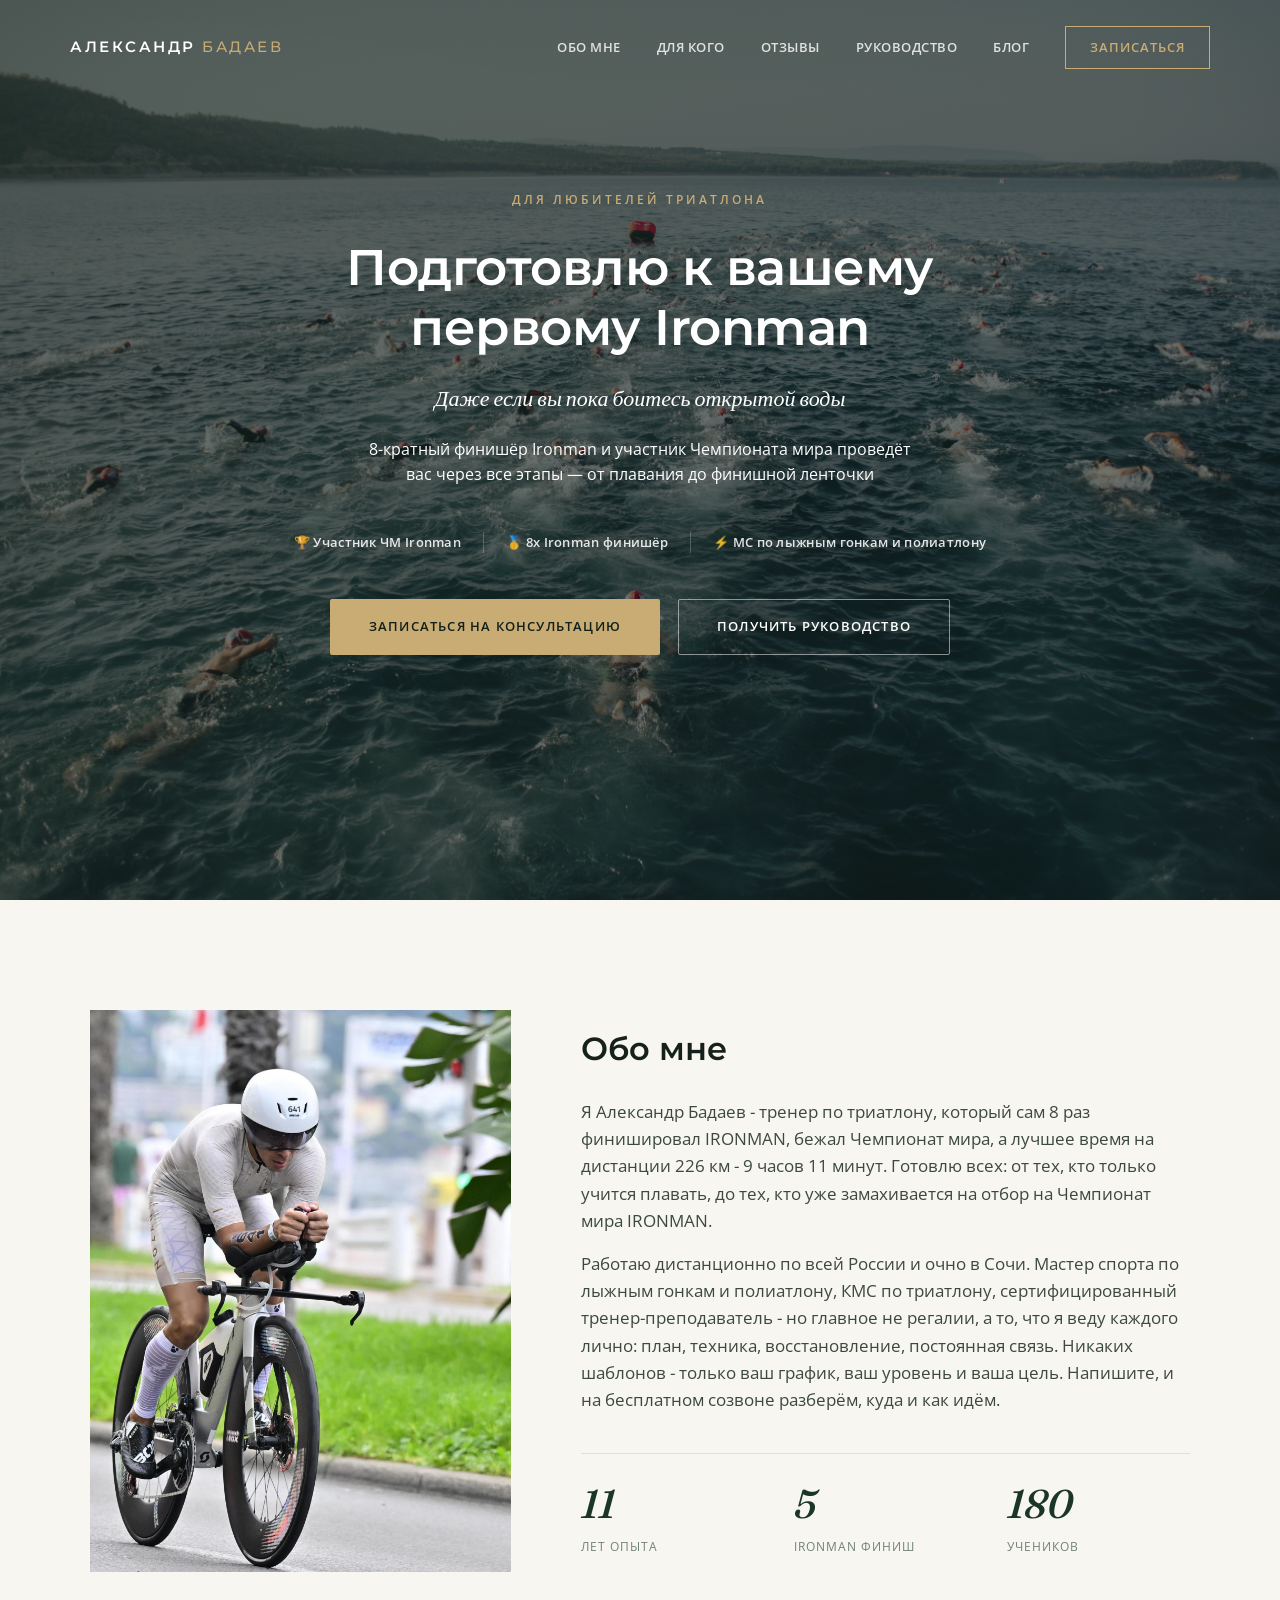
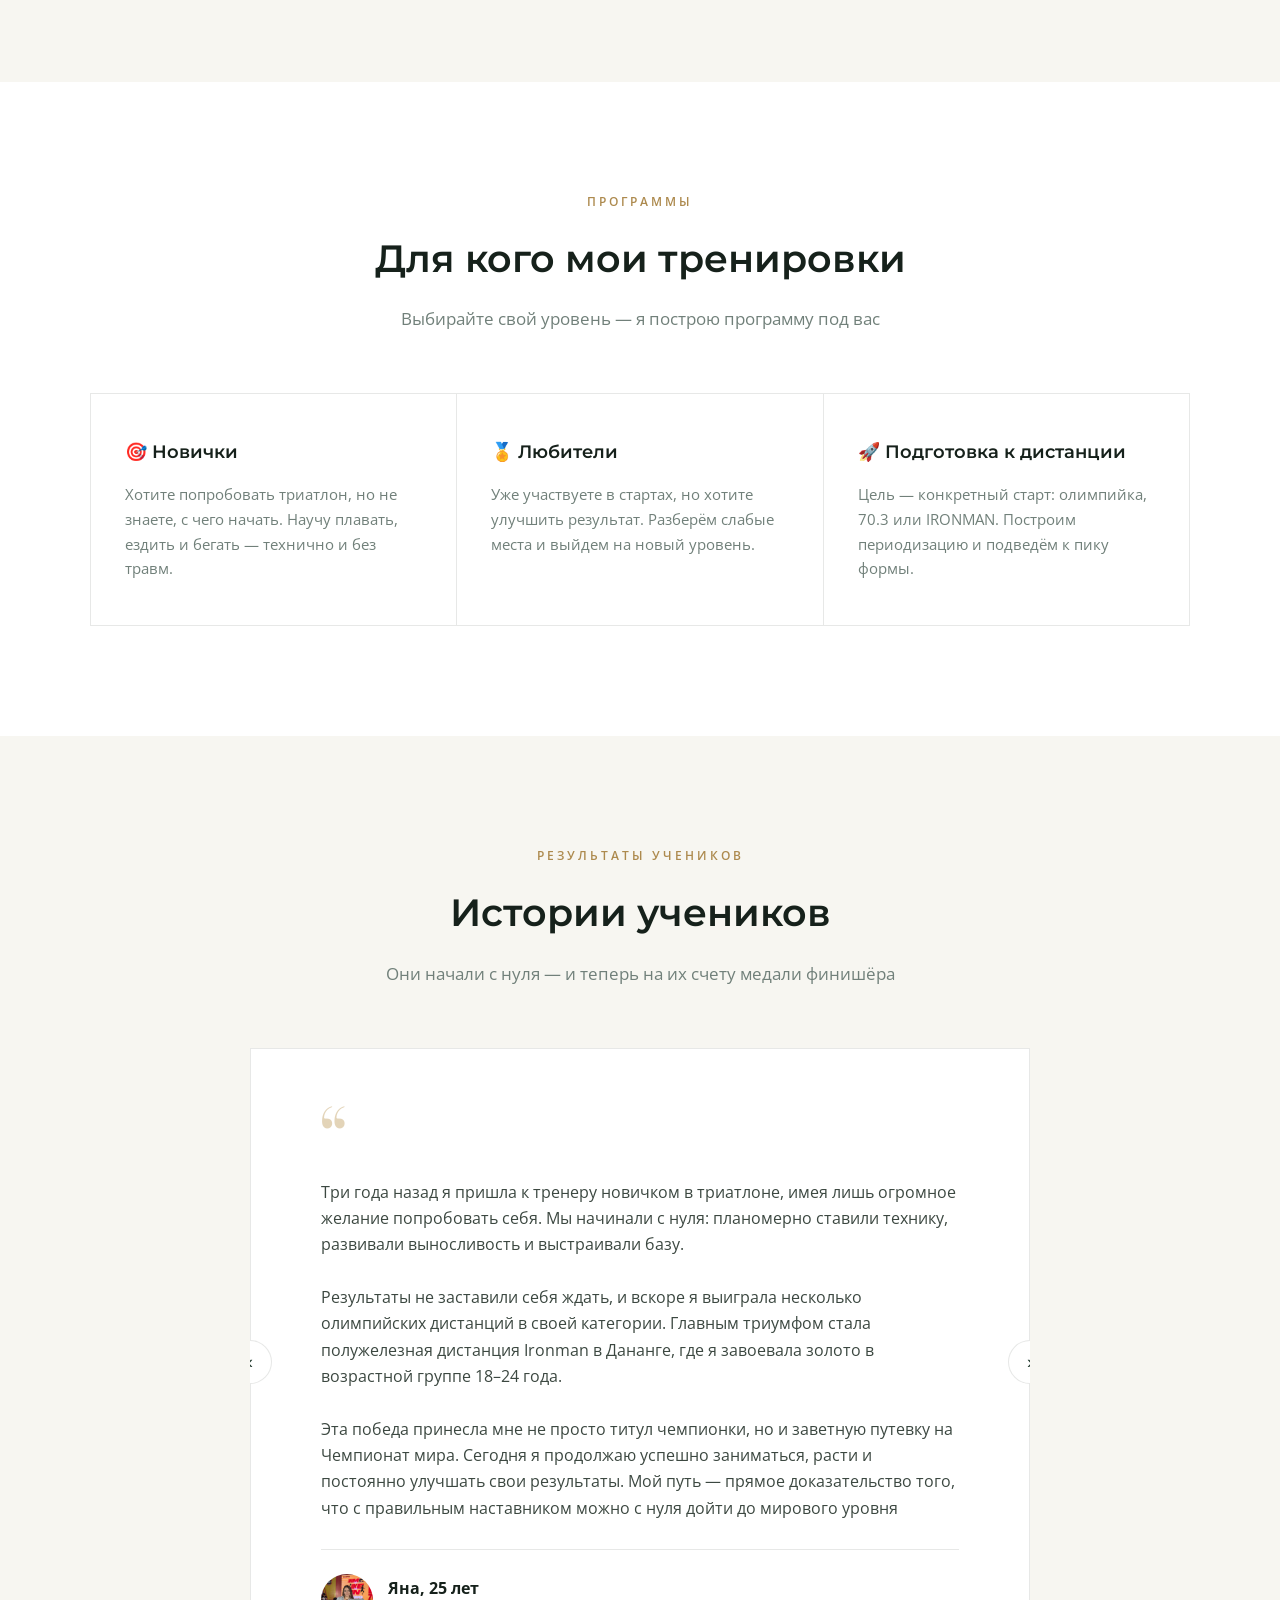
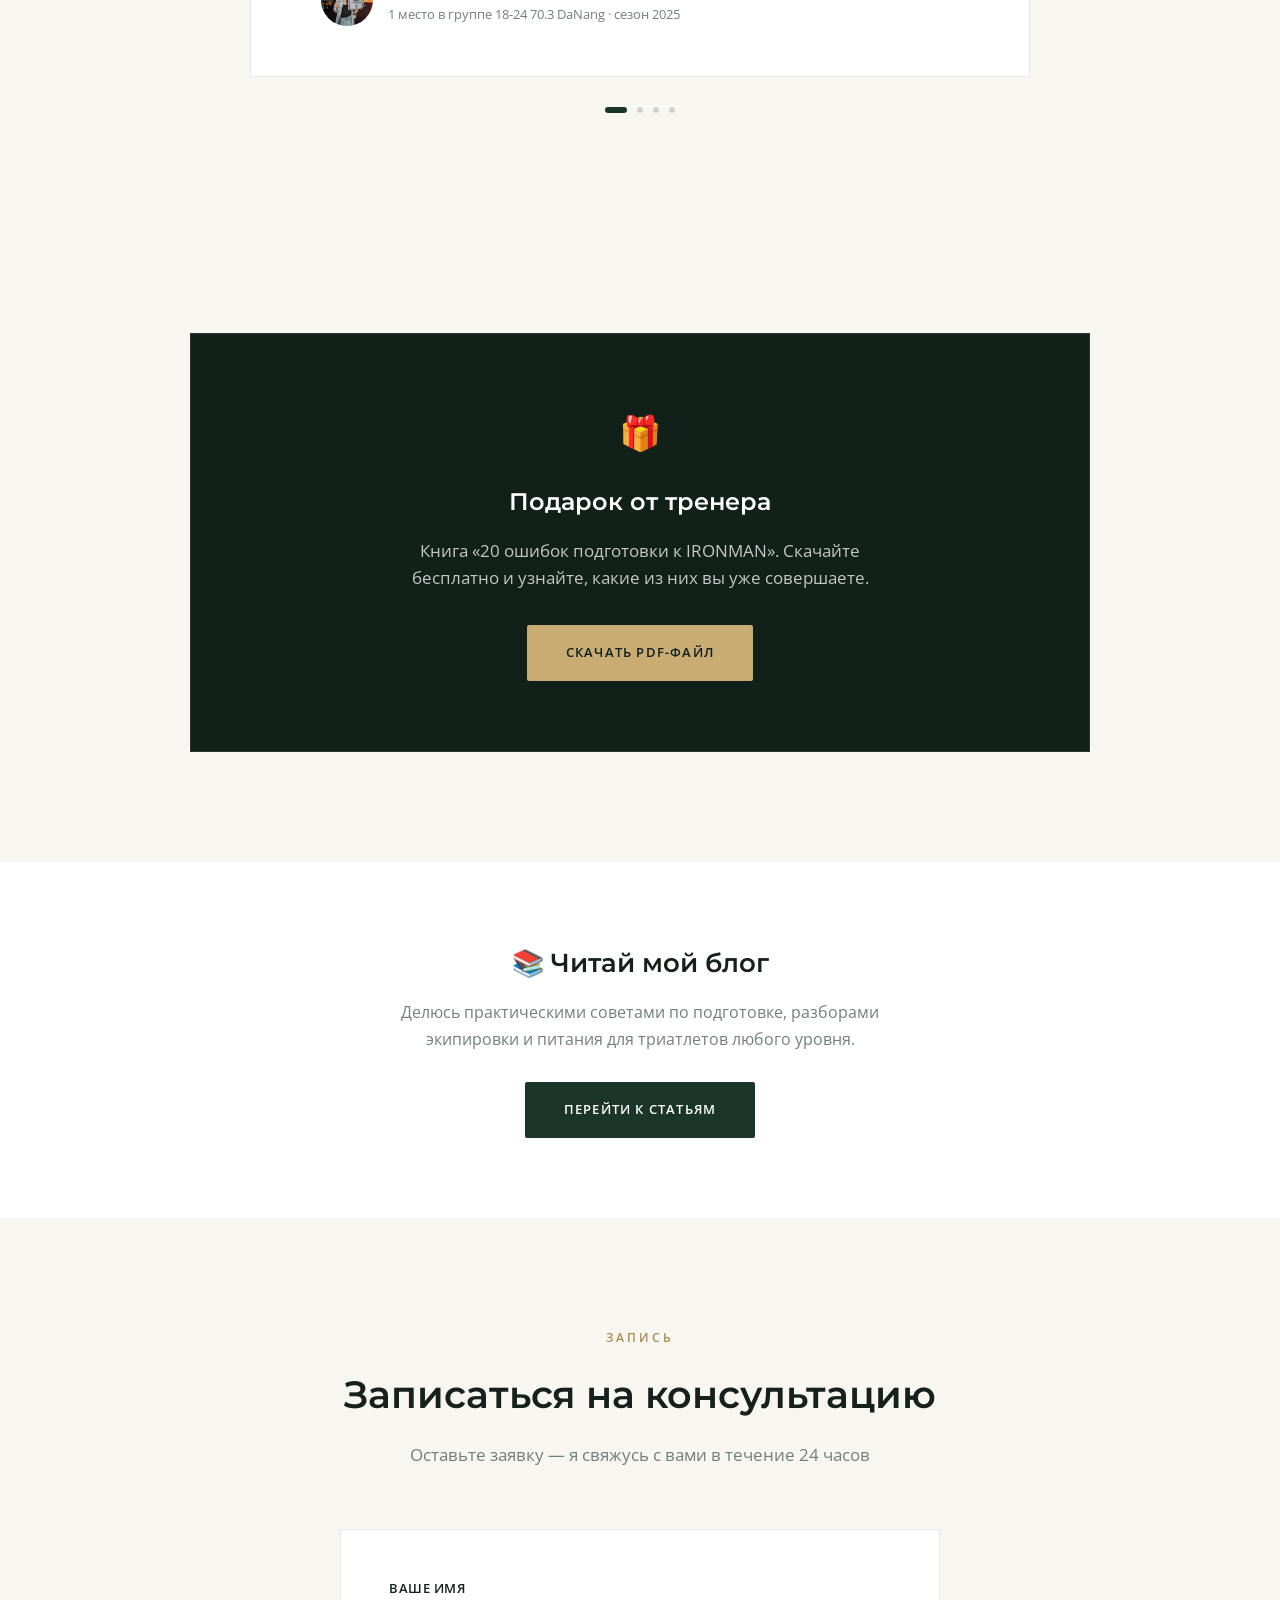
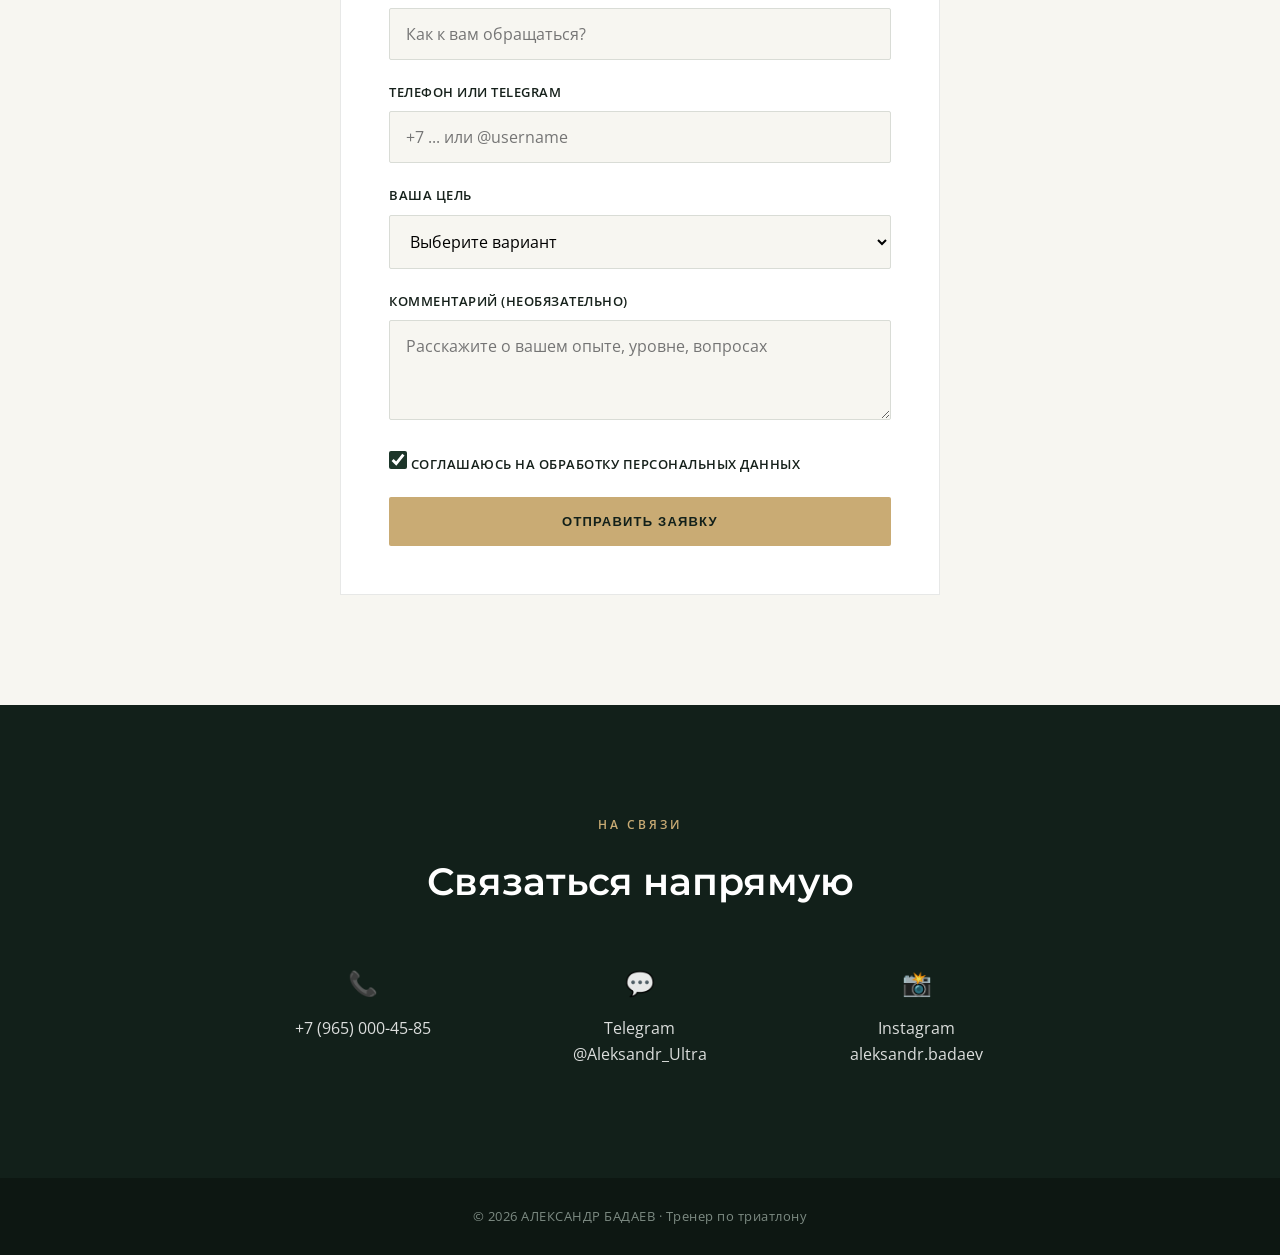
==== commit f715ca4e: "Update index.html" ====
--- a/index.html
+++ b/index.html
@@ -601,7 +601,11 @@
             .about-photo { max-width: 320px; margin: 0 auto; }
         }
 
-        @media (max-width: 768px) {
+        @media (max-width: 768px)
+        .hero {
+            background-attachment: scroll;
+        }
+            {
             select {
                 -webkit-appearance: none !important;
                 appearance: none !important;
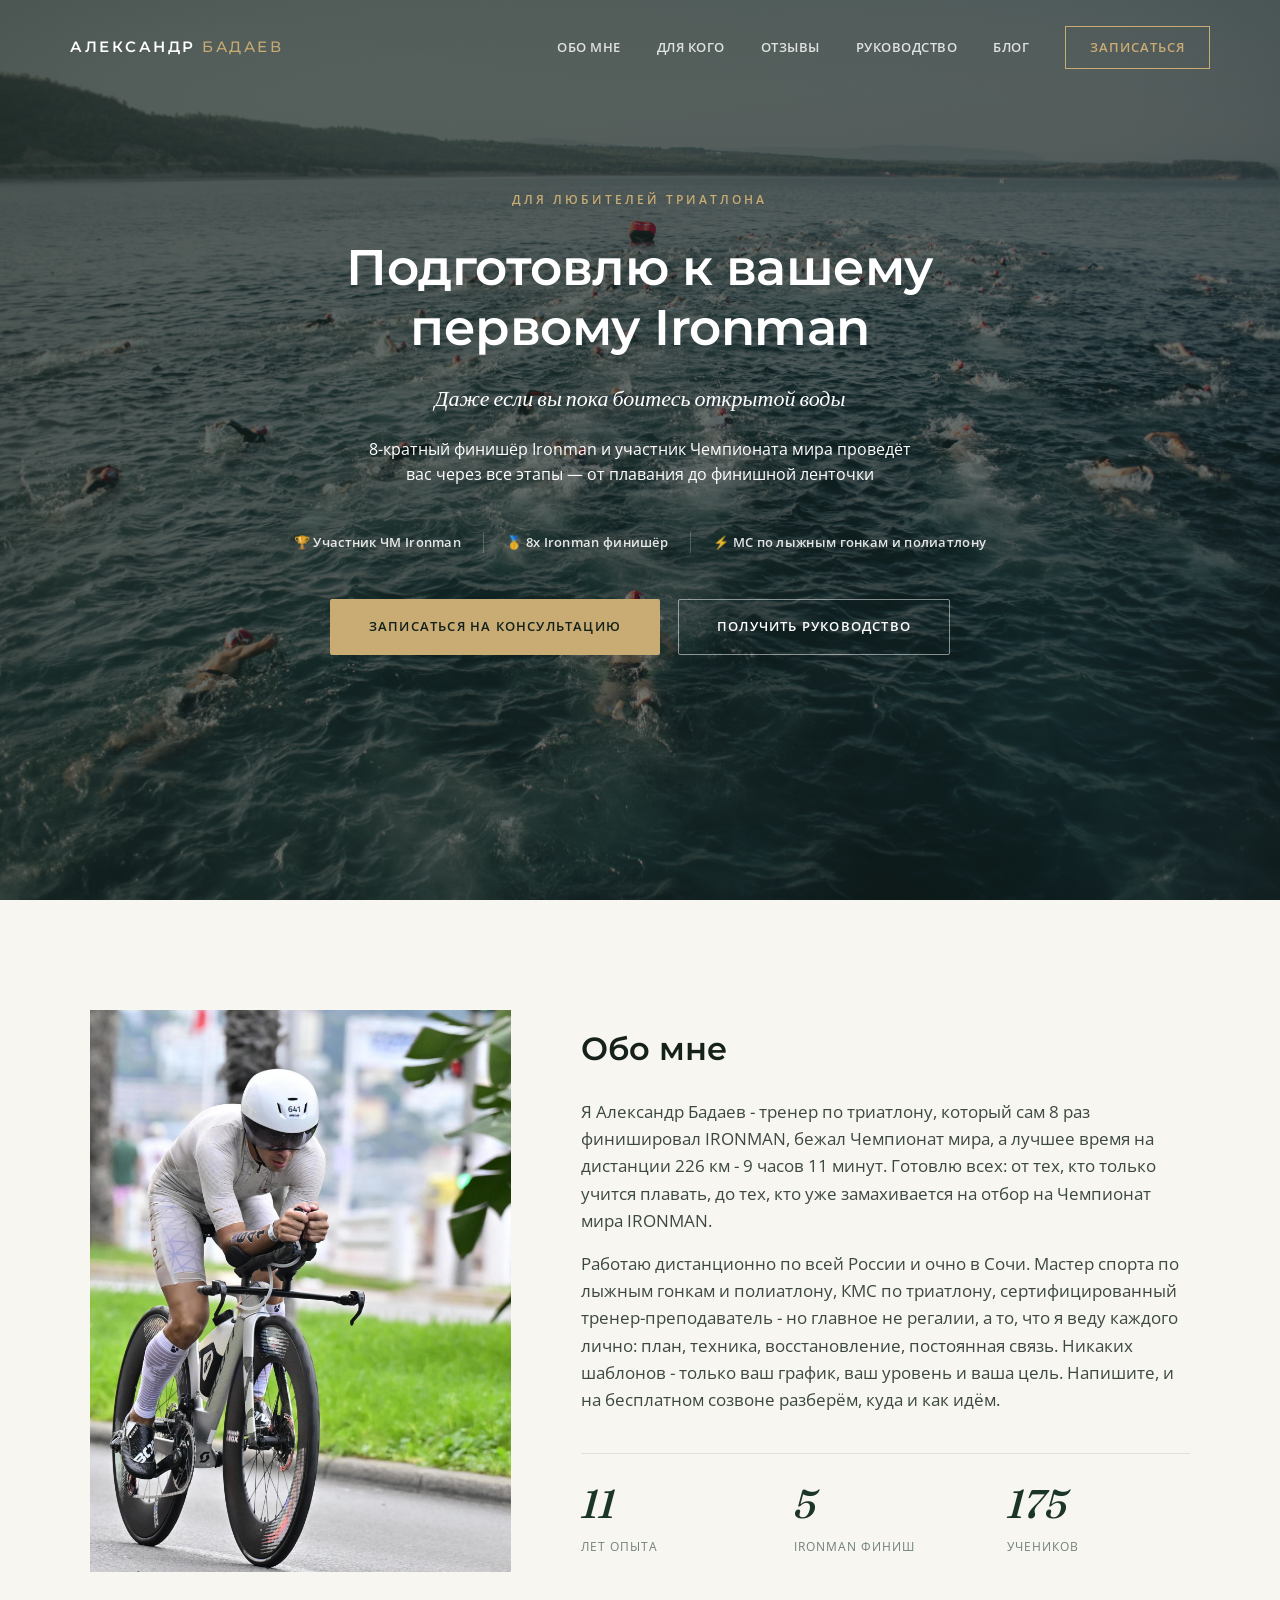
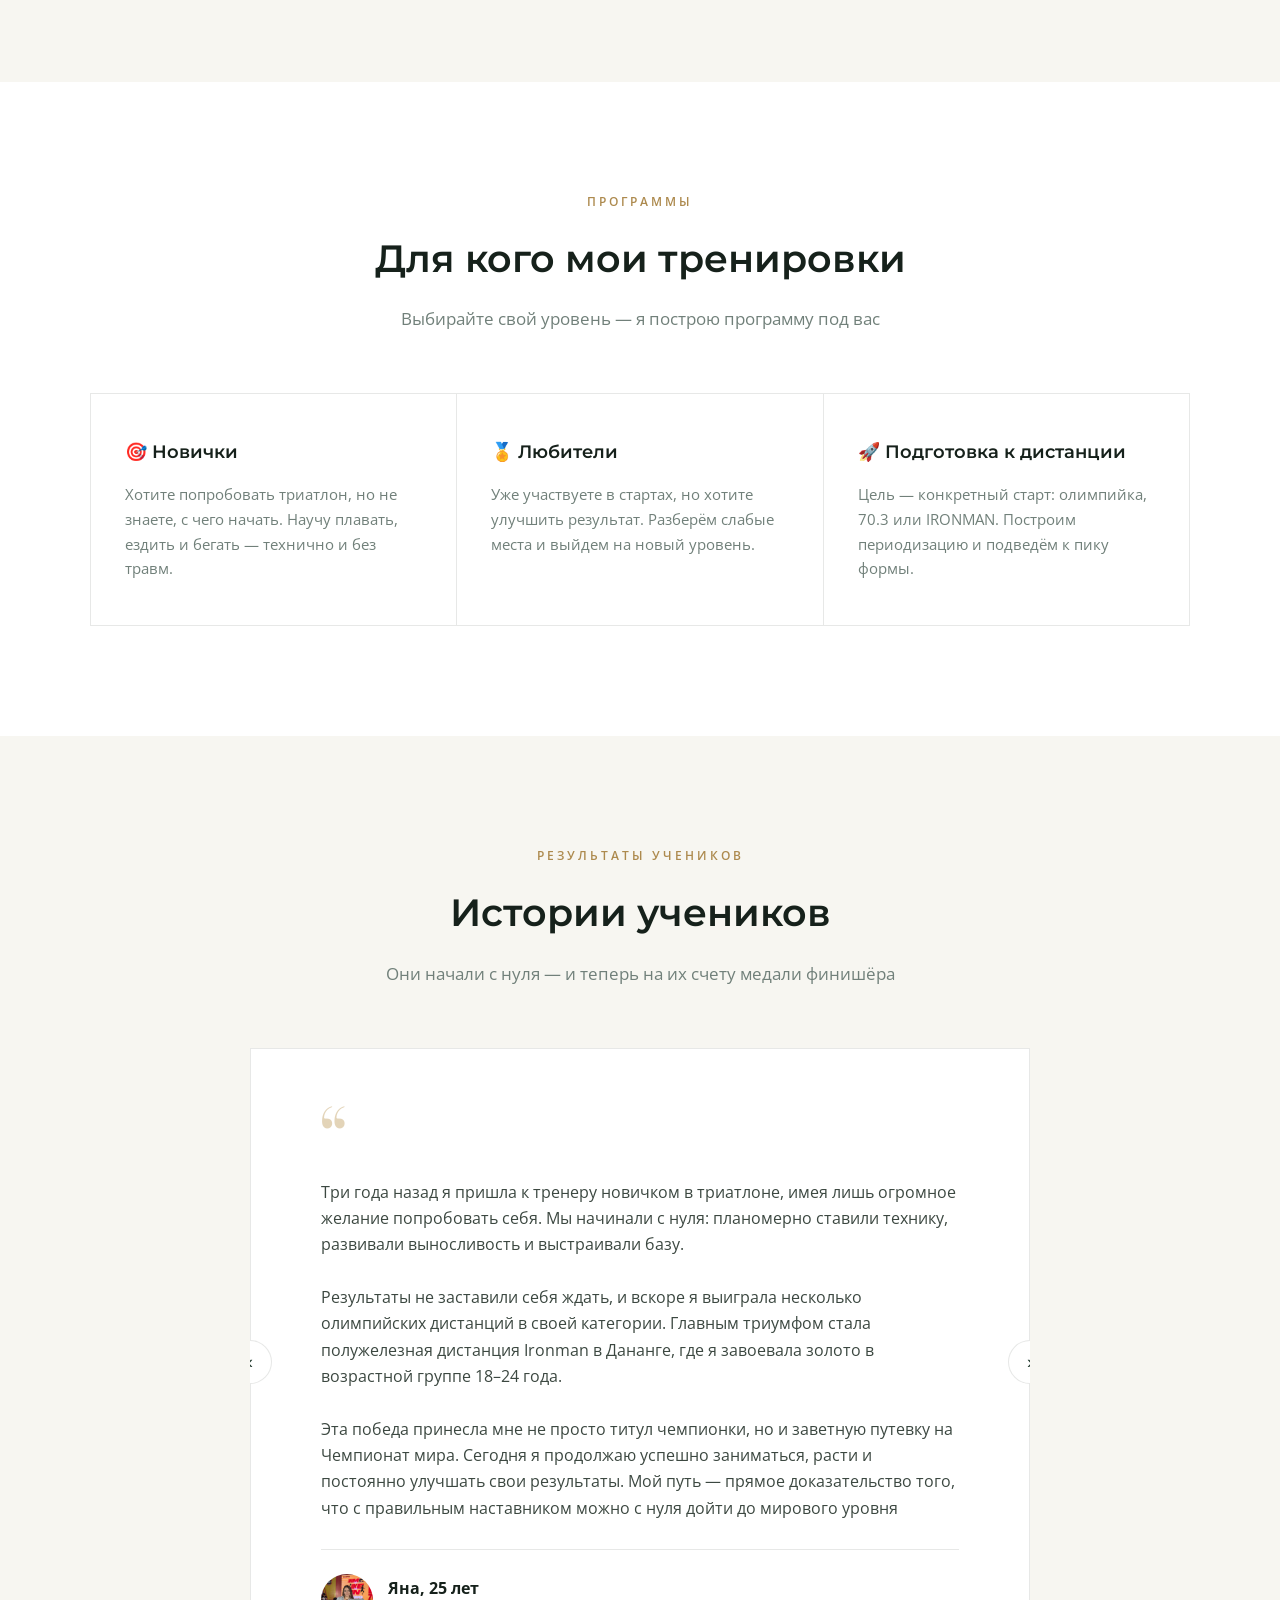
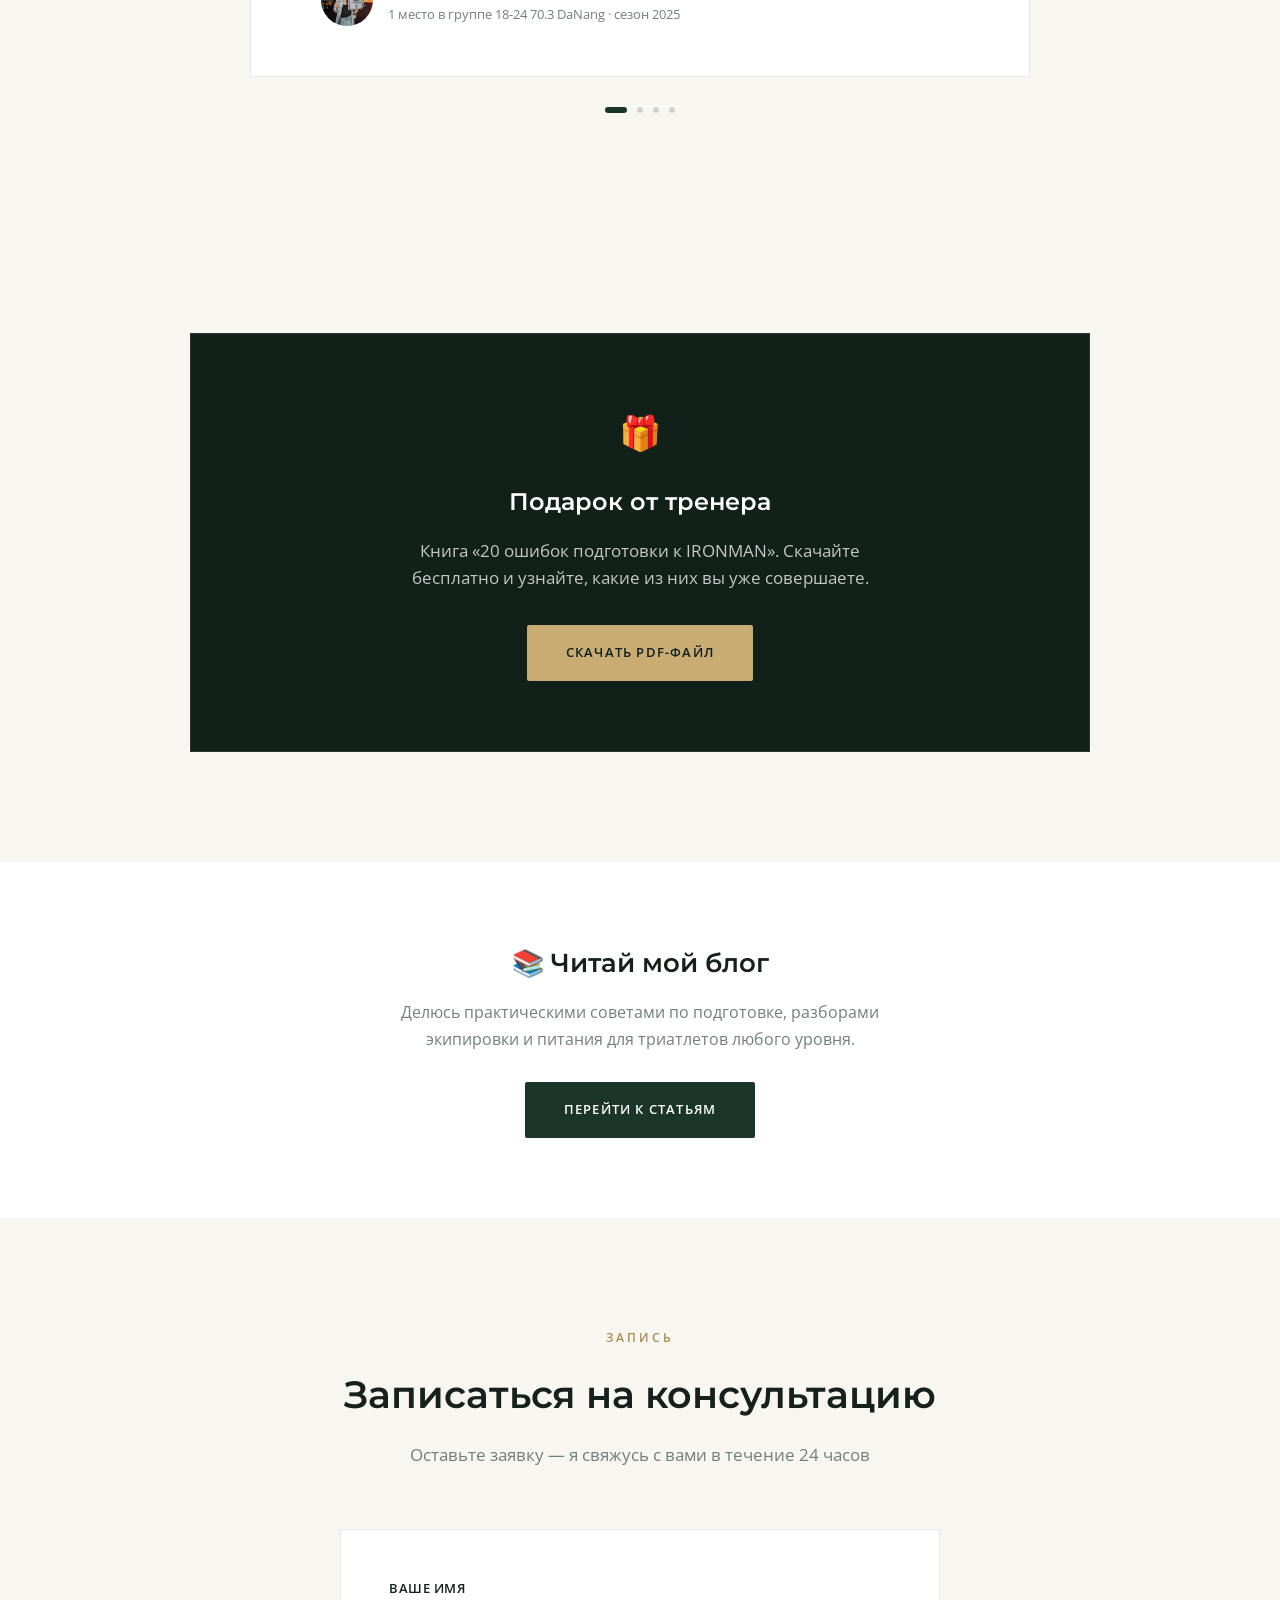
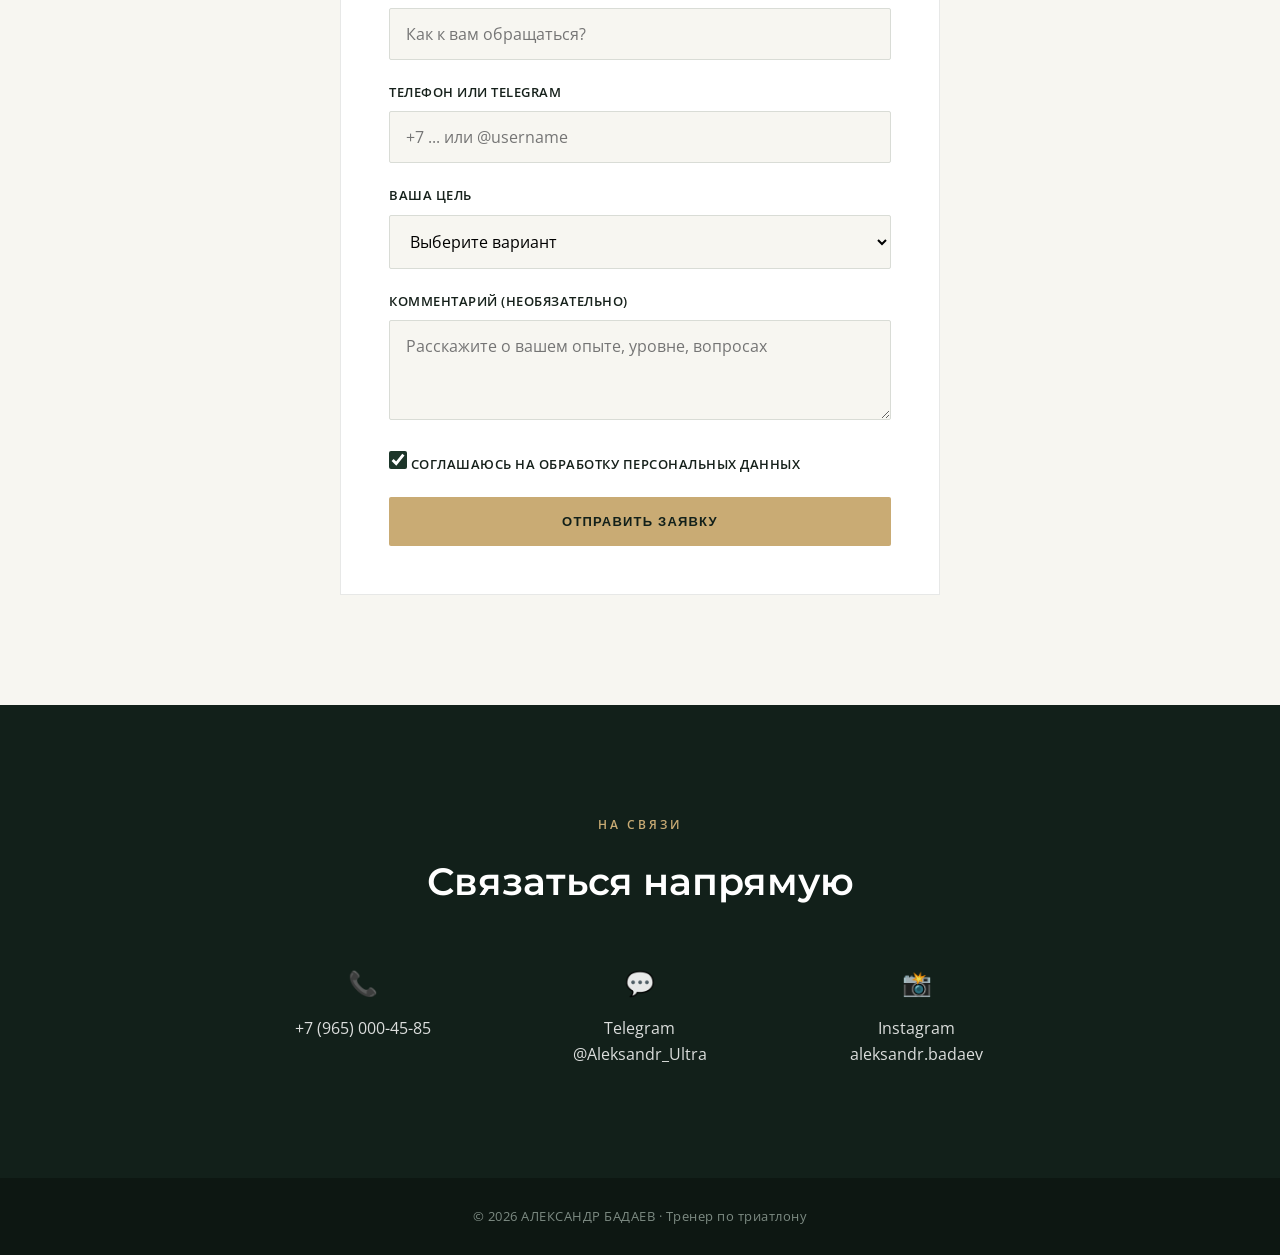
==== commit c87979cd: "Add files via upload" ====
--- a/index.html
+++ b/index.html
@@ -601,11 +601,11 @@
             .about-photo { max-width: 320px; margin: 0 auto; }
         }
 
-        @media (max-width: 768px)
-        .hero {
-            background-attachment: scroll;
-        }
-            {
+        @media (max-width: 768px) {
+            .hero {
+                background-attachment: scroll;
+            }
+
             select {
                 -webkit-appearance: none !important;
                 appearance: none !important;
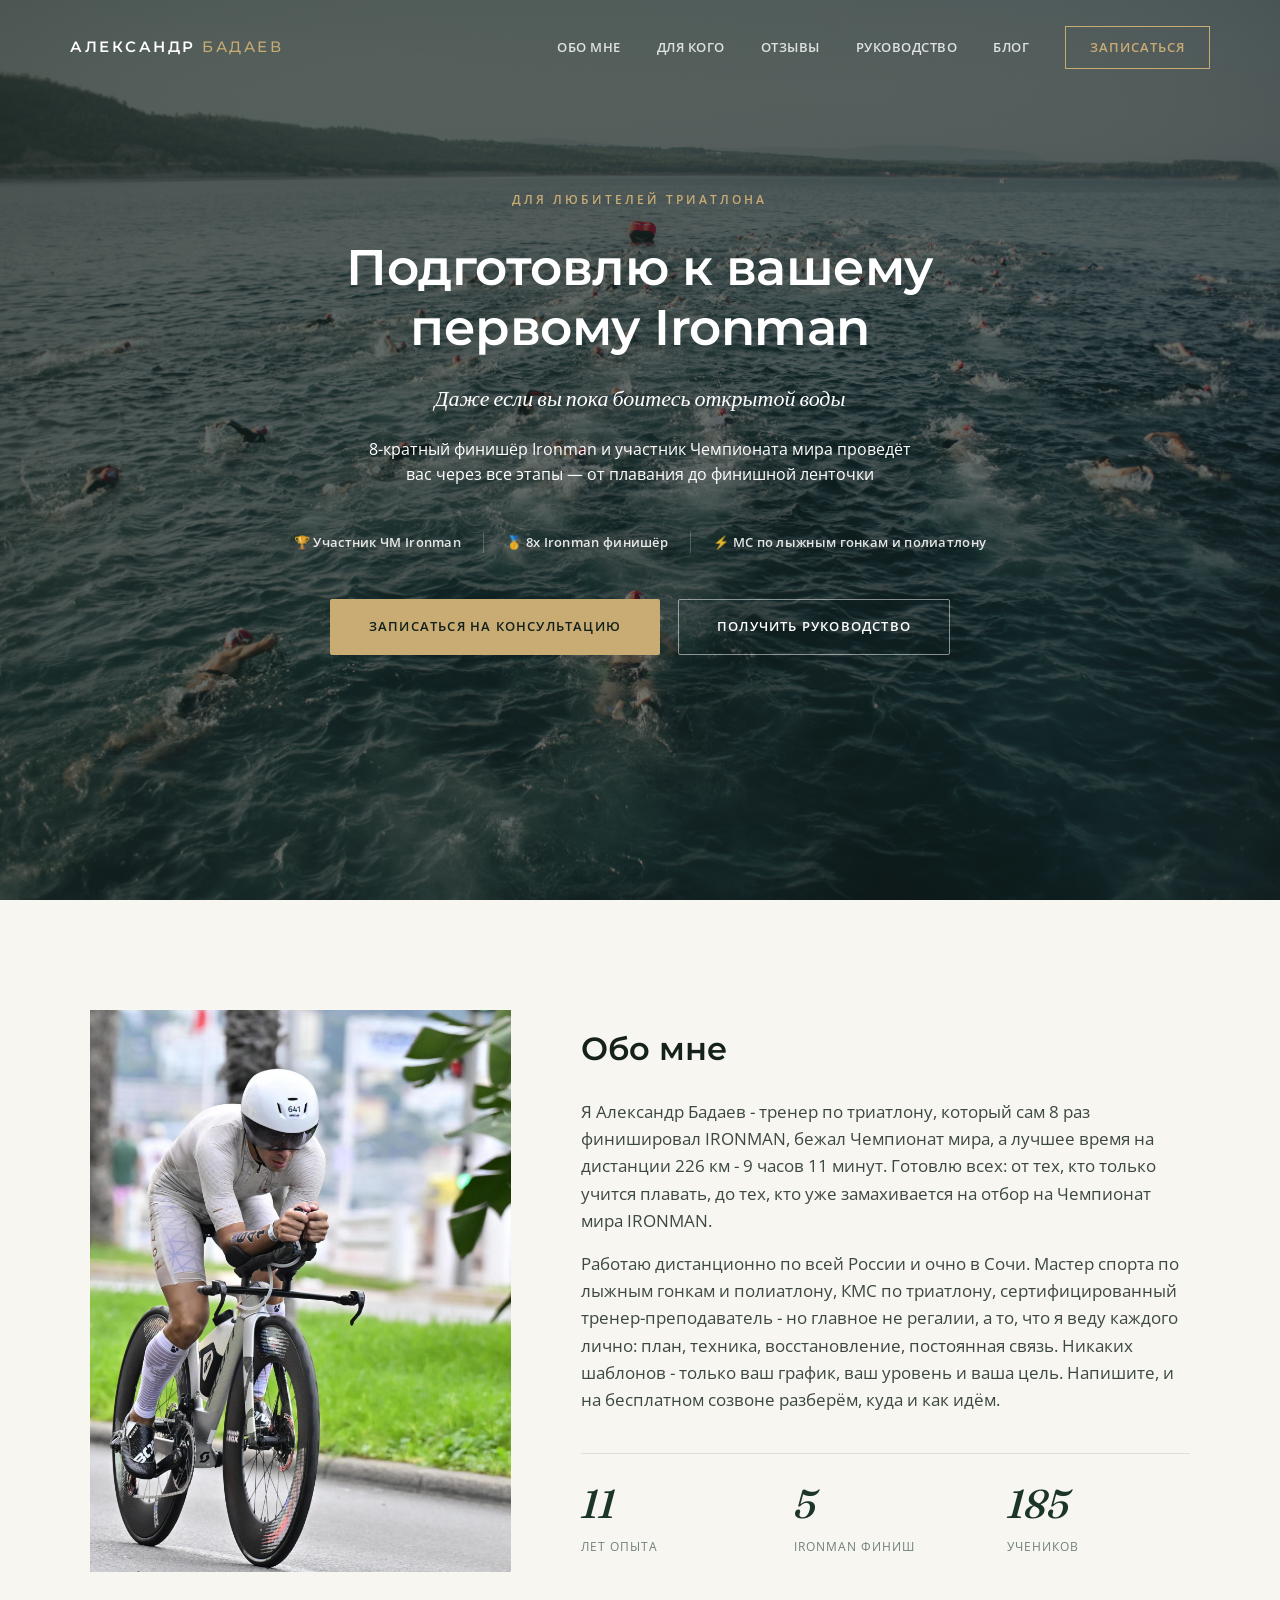
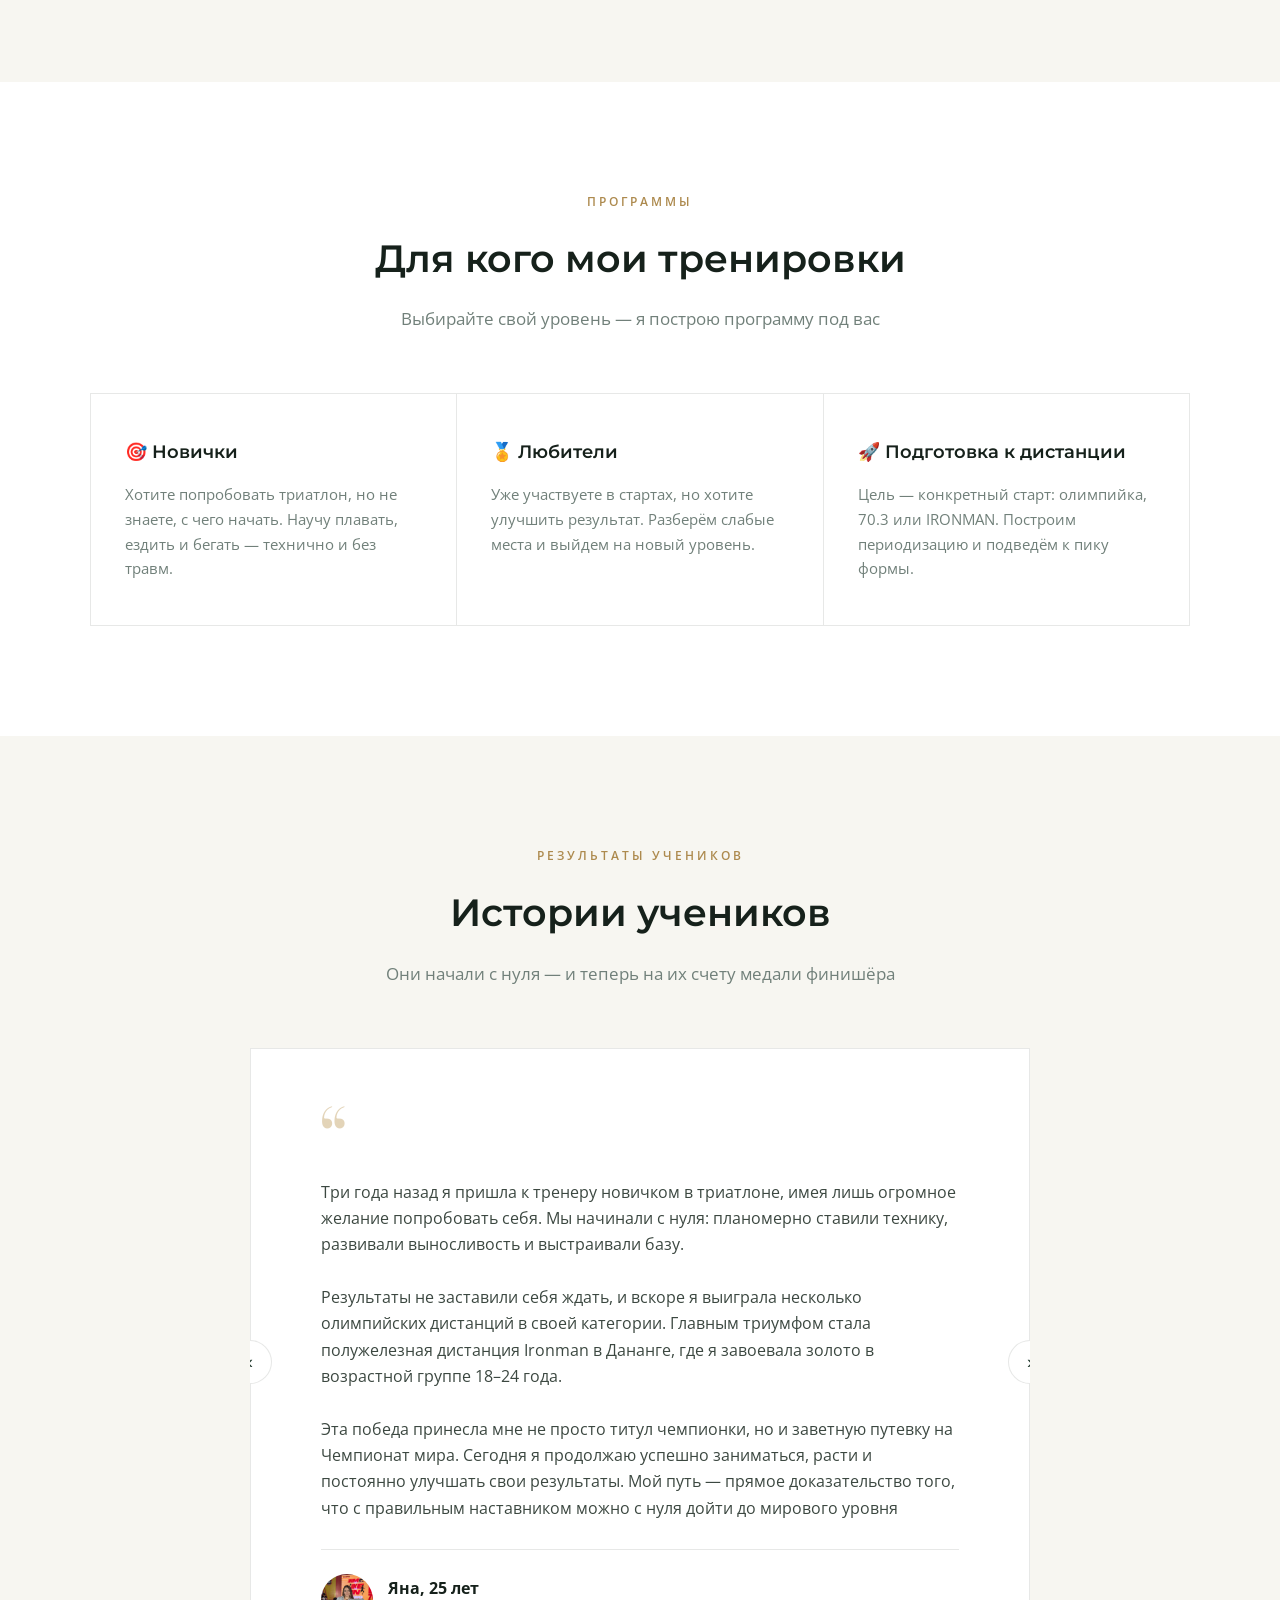
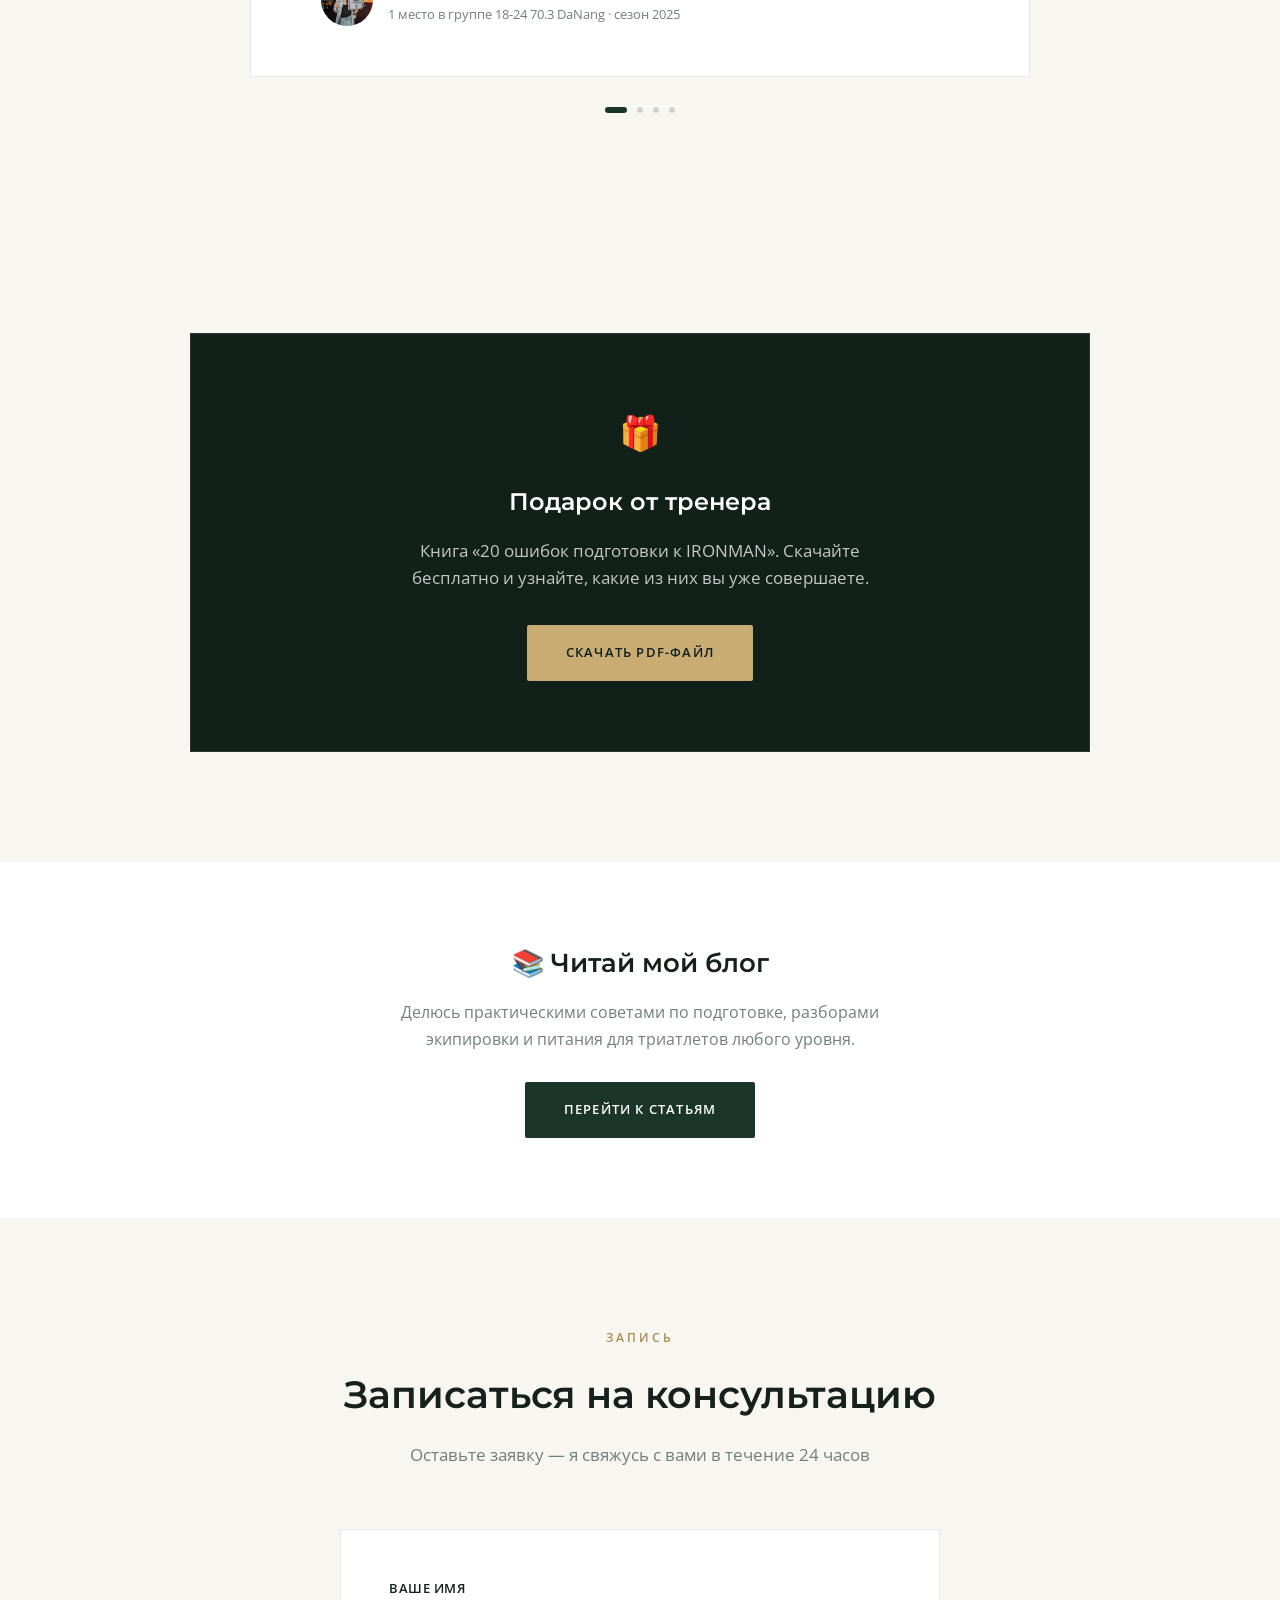
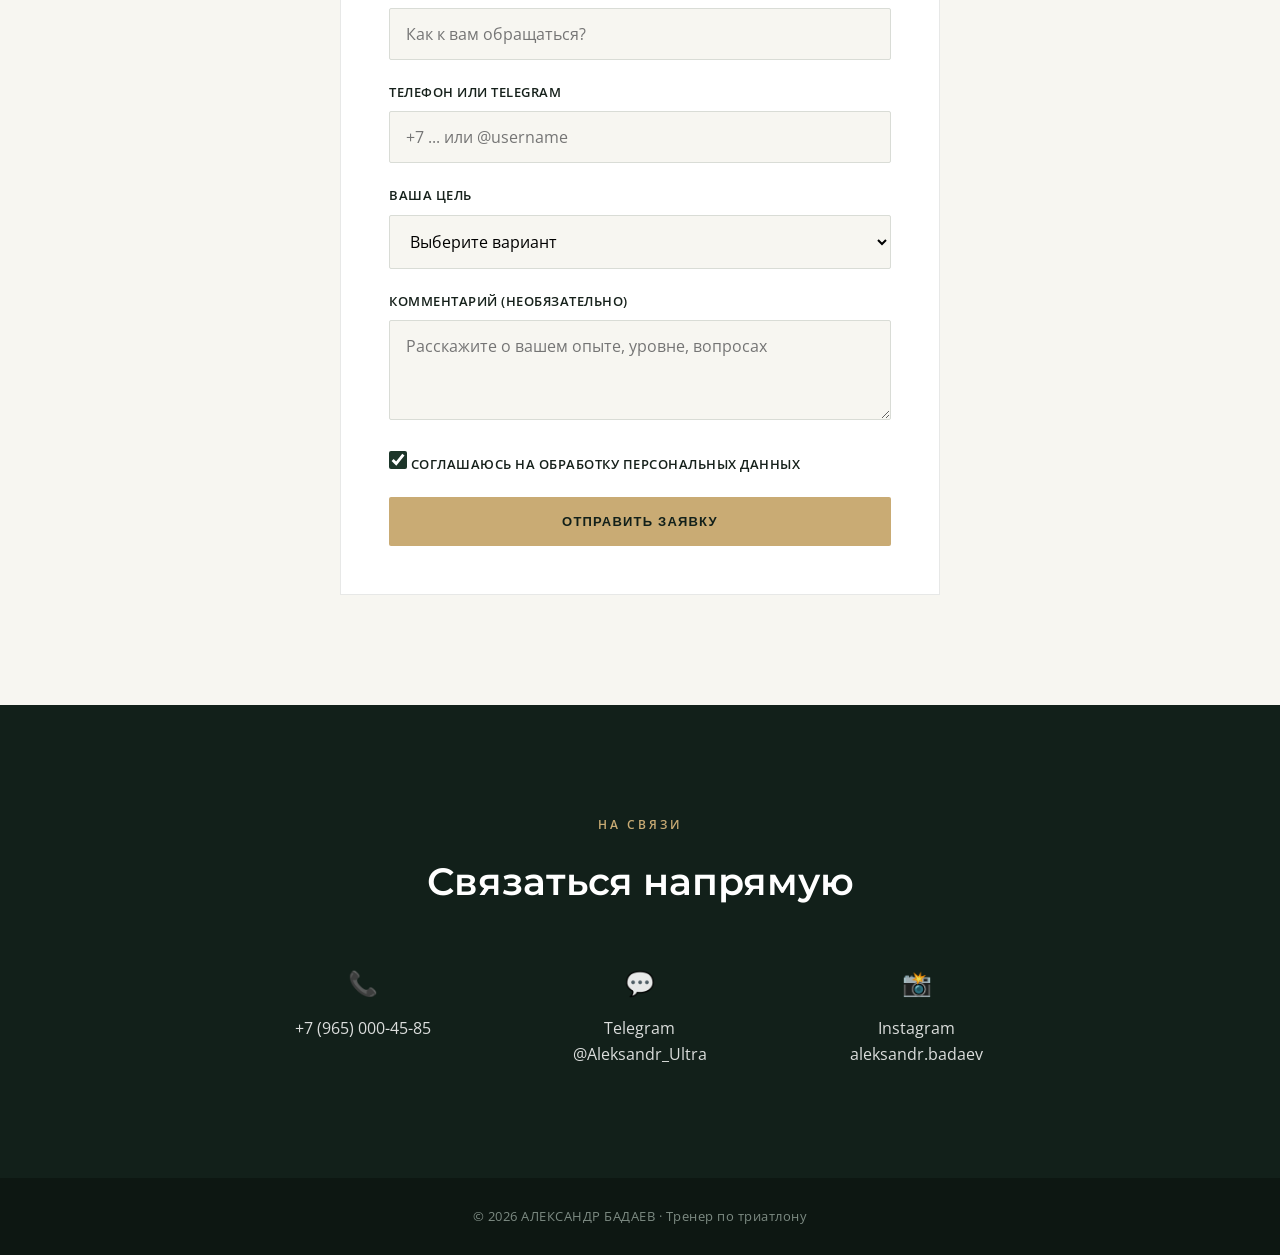
==== commit 5bf05ad2: "Update index.html" ====
--- a/index.html
+++ b/index.html
@@ -47,7 +47,7 @@
         .header {
             position: fixed;
             top: 0; left: 0; right: 0;
-            z-index: 100;
+            z-index: 110;
             padding: 26px 32px;
             transition: all 0.4s ease;
         }
